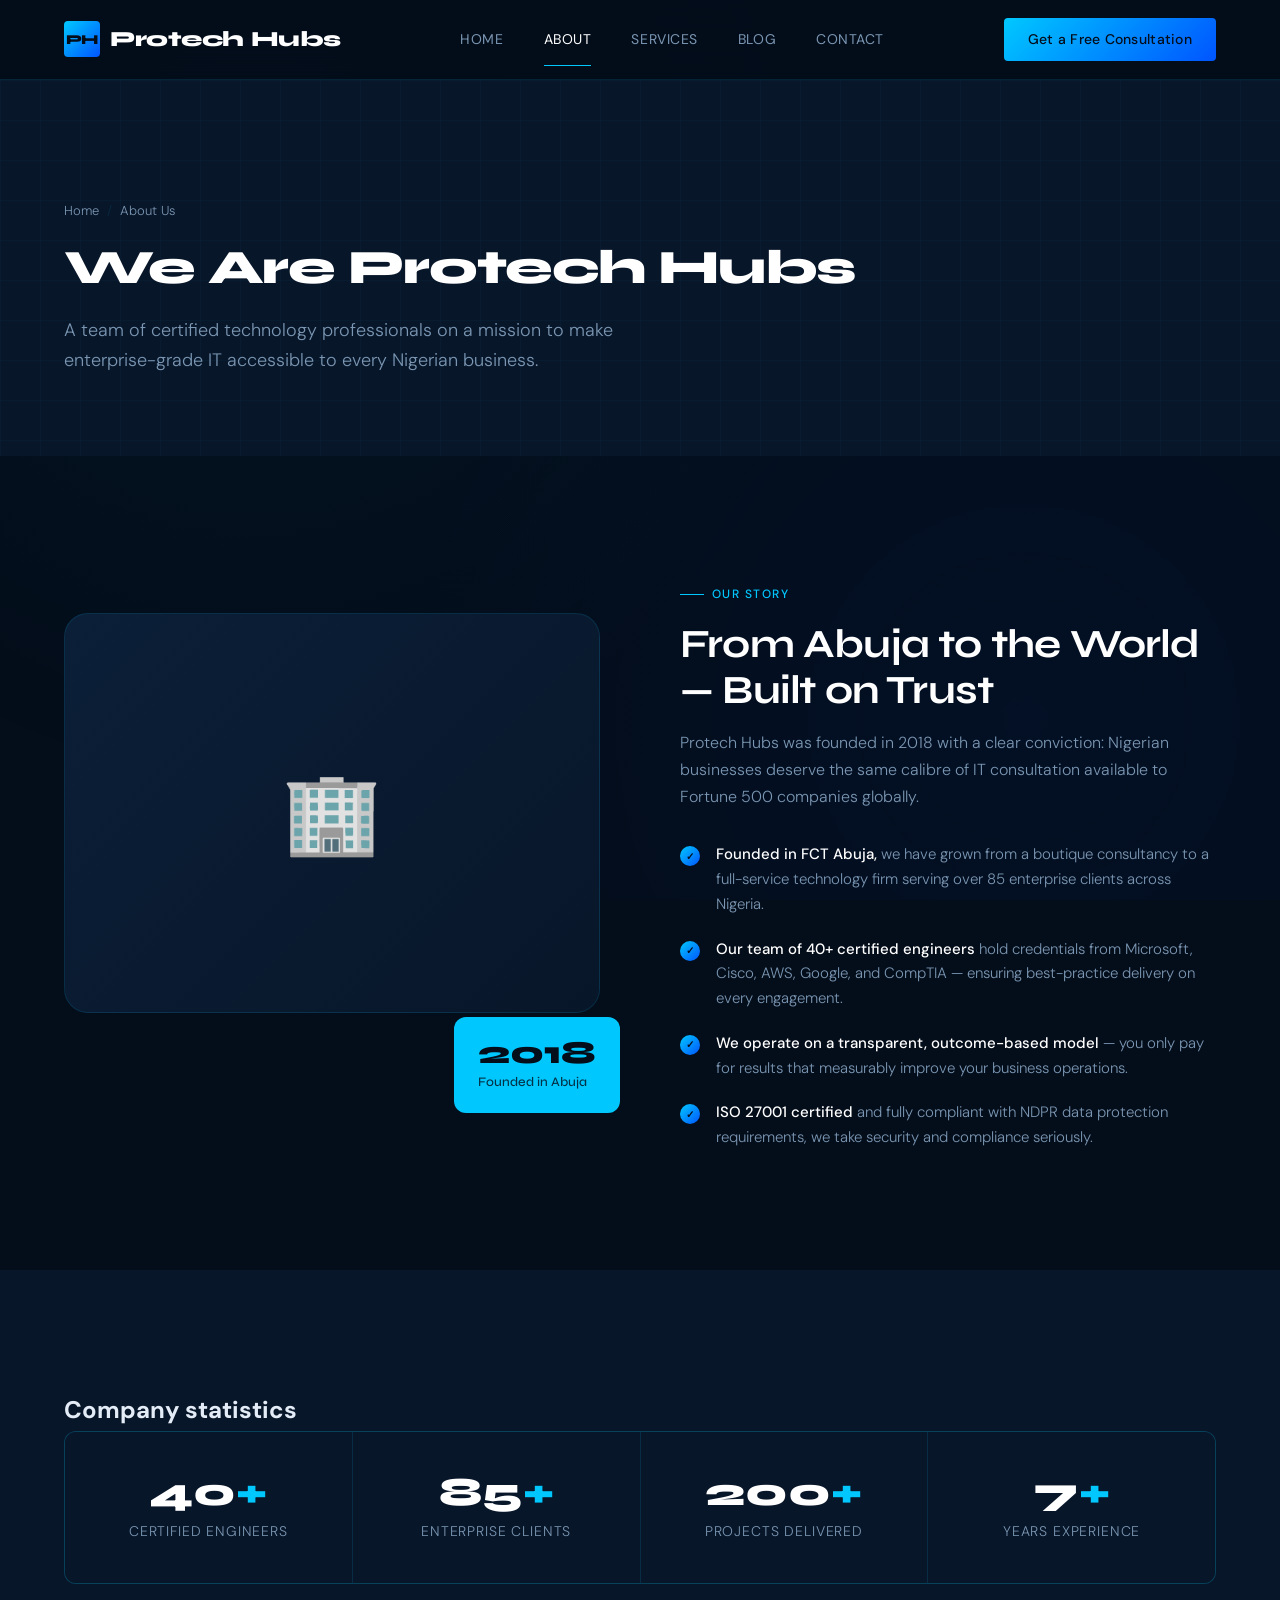
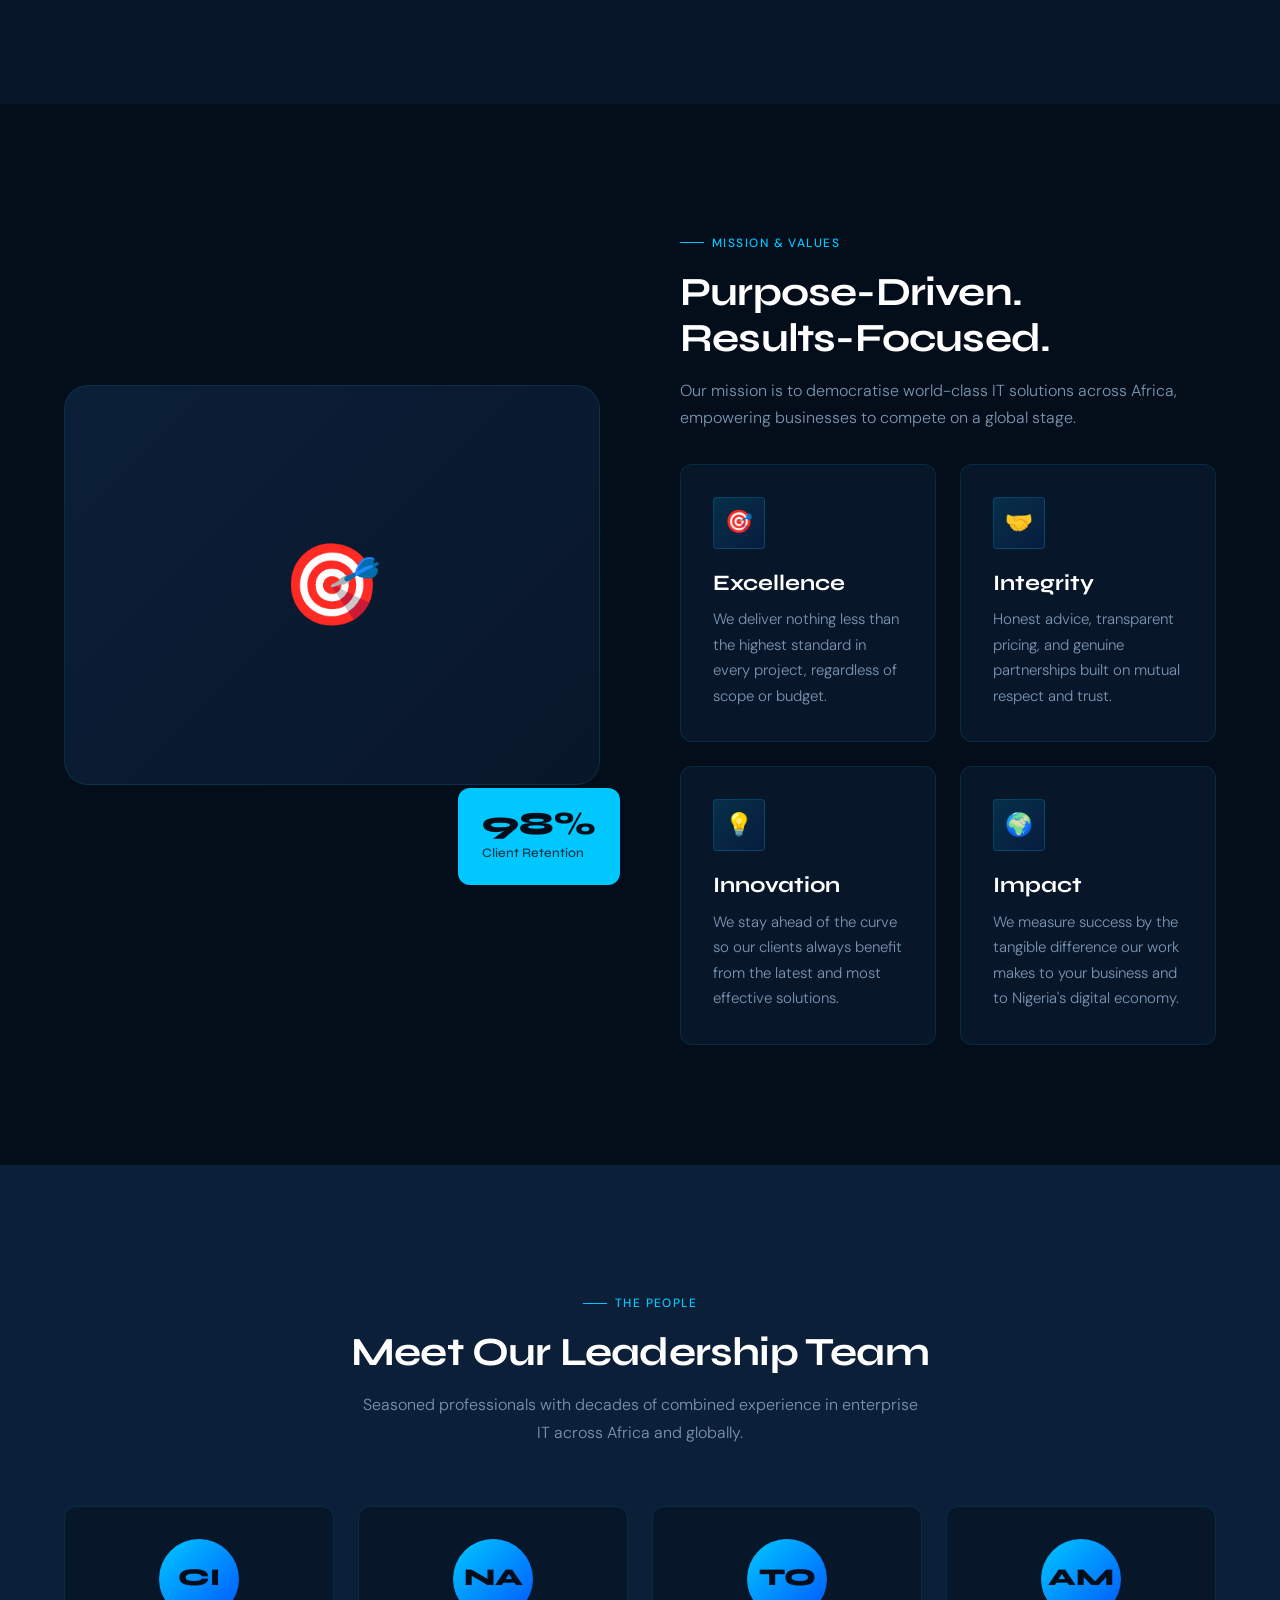
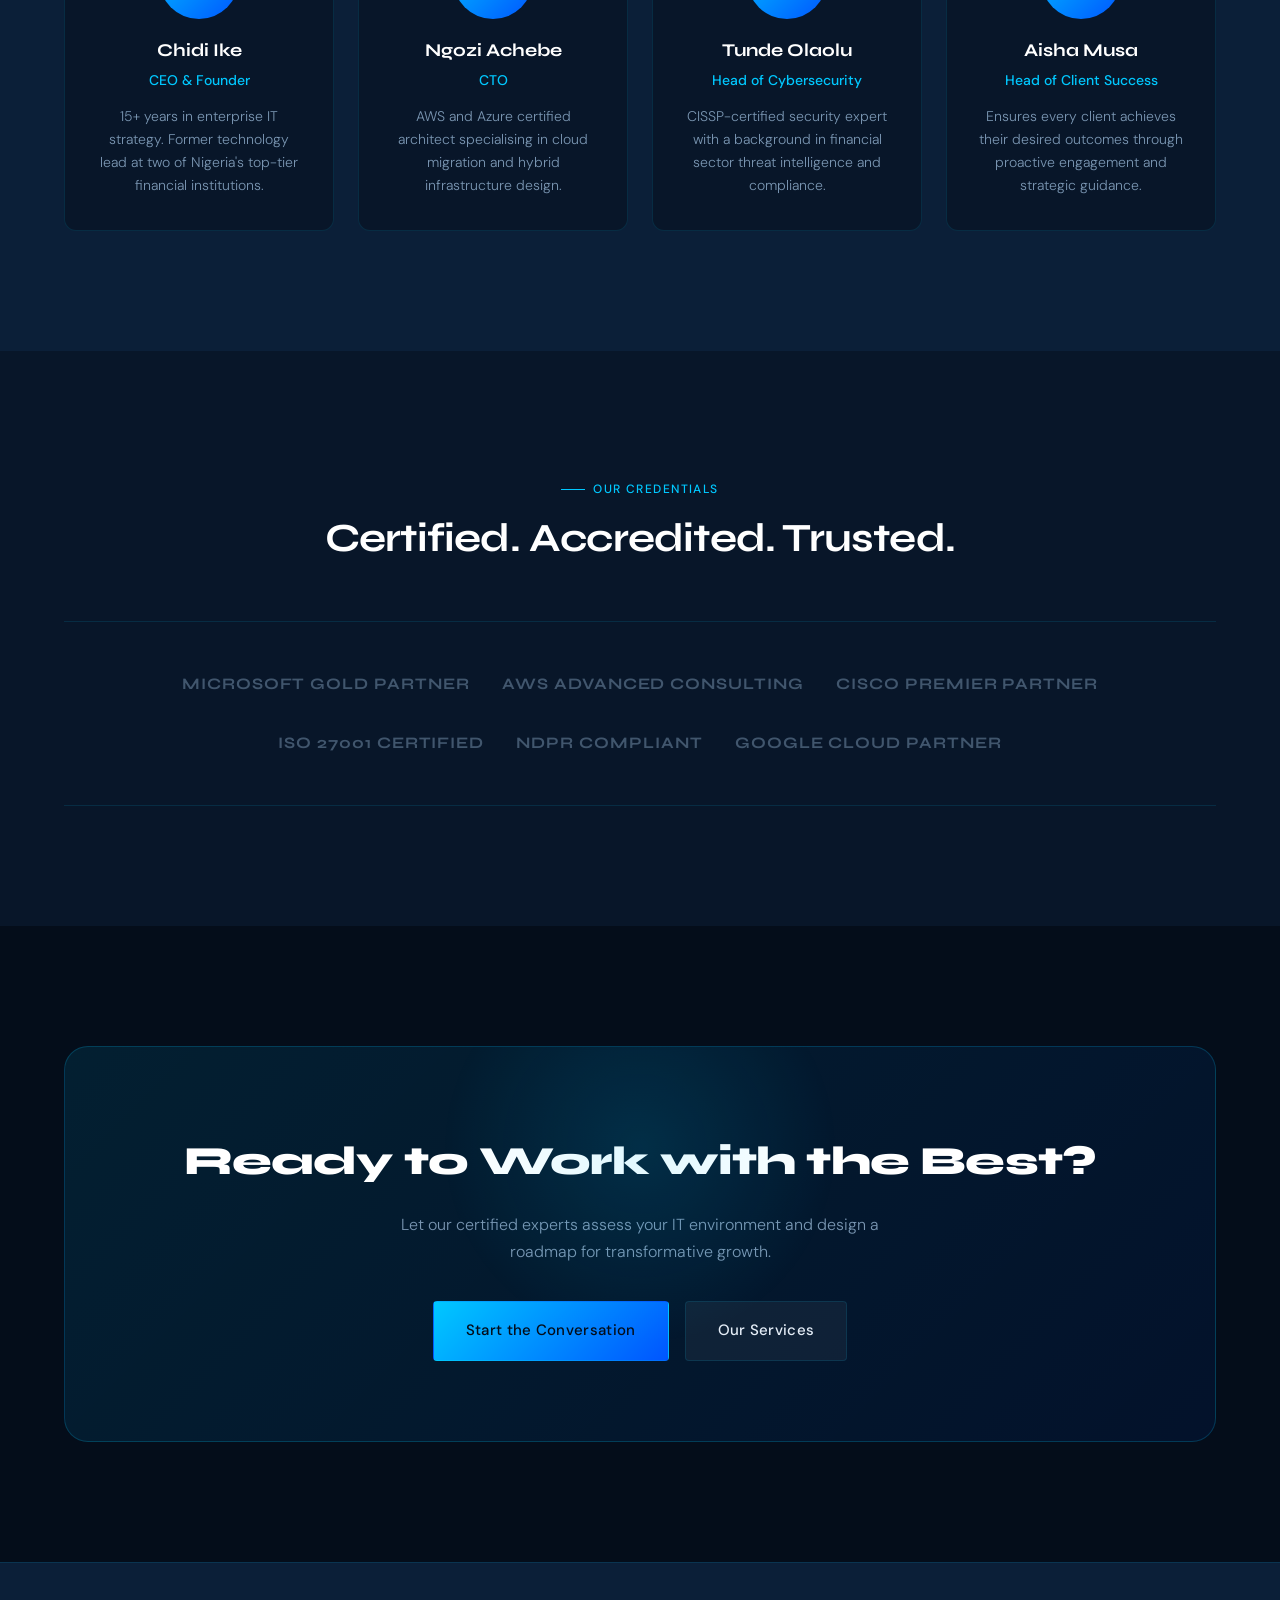
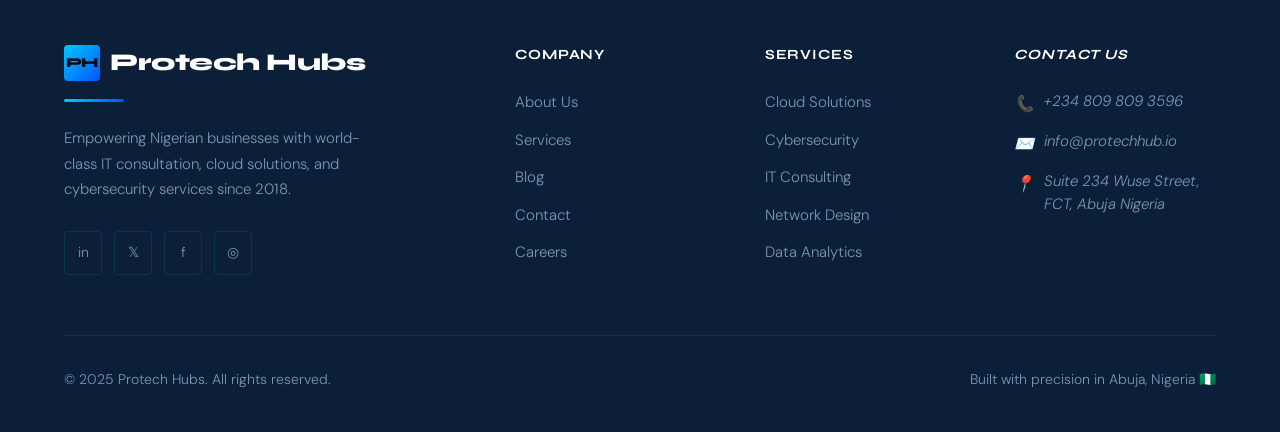
==== about.html @ b5521955 "Created a README.md file to explain and guide site users" ====
<!doctype html>
<html lang="en">
  <head>
    <meta charset="UTF-8" />
    <!-- PROJECT 2: viewport meta — required for responsive design (slide p.7) -->
    <meta name="viewport" content="width=device-width, initial-scale=1" />
    <title>About Us — Protech Hubs | IT Consultation Abuja</title>
    <meta
      name="description"
      content="Learn about Protech Hubs — our story, mission, values, and the expert team driving digital transformation across Nigeria."
    />
    <link rel="stylesheet" href="./asset/css/style.css" />
  </head>
  <body>
    <!-- PROJECT 2: Skip link (WCAG slide p.16) -->
    <a href="#main-content" class="skip-link">Skip to main content</a>

    <!-- NAVIGATION -->
    <nav class="nav" aria-label="Main navigation">
      <div class="nav__inner">
        <a href="index.html" class="nav__logo" aria-label="Protech Hubs home">
          <span class="nav__logo-mark" aria-hidden="true">PH</span>
          Protech Hubs
        </a>
        <ul class="nav__links" role="list">
          <li><a href="index.html" class="nav__link">Home</a></li>
          <li>
            <a
              href="about.html"
              class="nav__link nav__link--active"
              aria-current="page"
              >About</a
            >
          </li>
          <li><a href="services.html" class="nav__link">Services</a></li>
          <li><a href="blog.html" class="nav__link">Blog</a></li>
          <li><a href="contact.html" class="nav__link">Contact</a></li>
        </ul>
        <a href="contact.html" class="nav__cta">Get a Free Consultation</a>
        <!-- P2: Hamburger Popover trigger -->
        <button
          class="nav__hamburger"
          popovertarget="mobile-nav"
          aria-label="Open navigation menu"
          aria-expanded="false"
          aria-controls="mobile-nav"
        >
          <span class="nav__hamburger-line" aria-hidden="true"></span>
          <span class="nav__hamburger-line" aria-hidden="true"></span>
          <span class="nav__hamburger-line" aria-hidden="true"></span>
        </button>
      </div>
    </nav>

    <!-- P2: Popover API Mobile Nav -->
    <div
      id="mobile-nav"
      class="nav__popover"
      popover
      role="dialog"
      aria-label="Mobile navigation"
    >
      <div class="nav__drawer">
        <div class="nav__drawer-header">
          <span class="nav__drawer-logo">
            <span class="nav__logo-mark" aria-hidden="true">PH</span>
            Protech Hubs
          </span>
          <button
            class="nav__drawer-close"
            popovertarget="mobile-nav"
            popovertargetaction="hide"
            aria-label="Close navigation menu"
          >
            ✕
          </button>
        </div>
        <nav class="nav__drawer-links" aria-label="Mobile navigation links">
          <a href="index.html" class="nav__drawer-link">🏠 Home</a>
          <a
            href="about.html"
            class="nav__drawer-link nav__drawer-link--active"
            aria-current="page"
            >👥 About</a
          >
          <a href="services.html" class="nav__drawer-link">⚙️ Services</a>
          <a href="blog.html" class="nav__drawer-link">📝 Blog</a>
          <a href="contact.html" class="nav__drawer-link">📞 Contact</a>
        </nav>
        <div class="nav__drawer-footer">
          <a href="contact.html" class="nav__drawer-cta"
            >Get a Free Consultation</a
          >
        </div>
      </div>
    </div>

    <div class="page-wrapper">
      <main id="main-content">
        <!-- PAGE HERO -->
        <section class="page-hero" aria-labelledby="page-hero-heading">
          <div class="page-hero__bg" aria-hidden="true"></div>
          <div class="container">
            <div class="page-hero__content">
              <nav class="page-hero__breadcrumb" aria-label="Breadcrumb">
                <a href="index.html">Home</a>
                <span class="page-hero__breadcrumb-sep" aria-hidden="true"
                  >/</span
                >
                <span aria-current="page">About Us</span>
              </nav>
              <h1 class="page-hero__title" id="page-hero-heading">
                We Are Protech Hubs
              </h1>
              <p class="page-hero__subtitle">
                A team of certified technology professionals on a mission to
                make enterprise-grade IT accessible to every Nigerian business.
              </p>
            </div>
          </div>
        </section>

        <!-- OUR STORY -->
        <section class="section" aria-labelledby="story-heading">
          <div class="container">
            <div class="about-split">
              <div class="about-visual" aria-hidden="true">
                <div class="about-visual__main">🏢</div>
                <div class="about-visual__badge">
                  <div class="about-visual__badge-value">2018</div>
                  <div class="about-visual__badge-label">Founded in Abuja</div>
                </div>
              </div>
              <div>
                <span class="section__label" aria-hidden="true">Our Story</span>
                <h2 class="section__title" id="story-heading">
                  From Abuja to the World — Built on Trust
                </h2>
                <p class="section__subtitle">
                  Protech Hubs was founded in 2018 with a clear conviction:
                  Nigerian businesses deserve the same calibre of IT
                  consultation available to Fortune 500 companies globally.
                </p>
                <ul class="about-list" role="list">
                  <li class="about-list__item">
                    <div class="about-list__dot" aria-hidden="true">✓</div>
                    <p class="about-list__text">
                      <strong>Founded in FCT Abuja,</strong> we have grown from
                      a boutique consultancy to a full-service technology firm
                      serving over 85 enterprise clients across Nigeria.
                    </p>
                  </li>
                  <li class="about-list__item">
                    <div class="about-list__dot" aria-hidden="true">✓</div>
                    <p class="about-list__text">
                      <strong>Our team of 40+ certified engineers</strong> hold
                      credentials from Microsoft, Cisco, AWS, Google, and
                      CompTIA — ensuring best-practice delivery on every
                      engagement.
                    </p>
                  </li>
                  <li class="about-list__item">
                    <div class="about-list__dot" aria-hidden="true">✓</div>
                    <p class="about-list__text">
                      <strong
                        >We operate on a transparent, outcome-based
                        model</strong
                      >
                      — you only pay for results that measurably improve your
                      business operations.
                    </p>
                  </li>
                  <li class="about-list__item">
                    <div class="about-list__dot" aria-hidden="true">✓</div>
                    <p class="about-list__text">
                      <strong>ISO 27001 certified</strong> and fully compliant
                      with NDPR data protection requirements, we take security
                      and compliance seriously.
                    </p>
                  </li>
                </ul>
              </div>
            </div>
          </div>
        </section>

        <!-- STATS BAR -->
        <section
          class="section section--alt"
          aria-labelledby="about-stats-heading"
        >
          <div class="container">
            <h2 class="sr-only" id="about-stats-heading">Company statistics</h2>
            <div class="stats-bar" role="list">
              <div class="stats-bar__item" role="listitem">
                <div class="stats-bar__value">
                  40<span class="text-accent">+</span>
                </div>
                <div class="stats-bar__label">Certified Engineers</div>
              </div>
              <div class="stats-bar__item" role="listitem">
                <div class="stats-bar__value">
                  85<span class="text-accent">+</span>
                </div>
                <div class="stats-bar__label">Enterprise Clients</div>
              </div>
              <div class="stats-bar__item" role="listitem">
                <div class="stats-bar__value">
                  200<span class="text-accent">+</span>
                </div>
                <div class="stats-bar__label">Projects Delivered</div>
              </div>
              <div class="stats-bar__item" role="listitem">
                <div class="stats-bar__value">
                  7<span class="text-accent">+</span>
                </div>
                <div class="stats-bar__label">Years Experience</div>
              </div>
            </div>
          </div>
        </section>

        <!-- MISSION & VALUES -->
        <section class="section" aria-labelledby="values-heading">
          <div class="container">
            <div class="about-split about-split--reverse">
              <div>
                <span class="section__label" aria-hidden="true"
                  >Mission & Values</span
                >
                <h2 class="section__title" id="values-heading">
                  Purpose-Driven.<br />Results-Focused.
                </h2>
                <p class="section__subtitle">
                  Our mission is to democratise world-class IT solutions across
                  Africa, empowering businesses to compete on a global stage.
                </p>
                <div class="grid grid--2 mt-32">
                  <article class="card">
                    <div class="card__icon" aria-hidden="true">🎯</div>
                    <h3 class="card__title">Excellence</h3>
                    <p class="card__text">
                      We deliver nothing less than the highest standard in every
                      project, regardless of scope or budget.
                    </p>
                  </article>
                  <article class="card">
                    <div class="card__icon" aria-hidden="true">🤝</div>
                    <h3 class="card__title">Integrity</h3>
                    <p class="card__text">
                      Honest advice, transparent pricing, and genuine
                      partnerships built on mutual respect and trust.
                    </p>
                  </article>
                  <article class="card">
                    <div class="card__icon" aria-hidden="true">💡</div>
                    <h3 class="card__title">Innovation</h3>
                    <p class="card__text">
                      We stay ahead of the curve so our clients always benefit
                      from the latest and most effective solutions.
                    </p>
                  </article>
                  <article class="card">
                    <div class="card__icon" aria-hidden="true">🌍</div>
                    <h3 class="card__title">Impact</h3>
                    <p class="card__text">
                      We measure success by the tangible difference our work
                      makes to your business and to Nigeria's digital economy.
                    </p>
                  </article>
                </div>
              </div>
              <div class="about-visual" aria-hidden="true">
                <div class="about-visual__main">🎯</div>
                <div class="about-visual__badge">
                  <div class="about-visual__badge-value">98%</div>
                  <div class="about-visual__badge-label">Client Retention</div>
                </div>
              </div>
            </div>
          </div>
        </section>

        <!-- TEAM -->
        <section class="section section--dark" aria-labelledby="team-heading">
          <div class="container">
            <div class="section__header section__header--center">
              <span class="section__label" aria-hidden="true">The People</span>
              <h2 class="section__title" id="team-heading">
                Meet Our Leadership Team
              </h2>
              <p class="section__subtitle">
                Seasoned professionals with decades of combined experience in
                enterprise IT across Africa and globally.
              </p>
            </div>
            <div class="grid grid--4 mt-60">
              <article class="team-card">
                <div class="team-card__avatar" aria-hidden="true">CI</div>
                <h3 class="team-card__name">Chidi Ike</h3>
                <p class="team-card__role">CEO & Founder</p>
                <p class="team-card__bio">
                  15+ years in enterprise IT strategy. Former technology lead at
                  two of Nigeria's top-tier financial institutions.
                </p>
              </article>
              <article class="team-card">
                <div class="team-card__avatar" aria-hidden="true">NA</div>
                <h3 class="team-card__name">Ngozi Achebe</h3>
                <p class="team-card__role">CTO</p>
                <p class="team-card__bio">
                  AWS and Azure certified architect specialising in cloud
                  migration and hybrid infrastructure design.
                </p>
              </article>
              <article class="team-card">
                <div class="team-card__avatar" aria-hidden="true">TO</div>
                <h3 class="team-card__name">Tunde Olaolu</h3>
                <p class="team-card__role">Head of Cybersecurity</p>
                <p class="team-card__bio">
                  CISSP-certified security expert with a background in financial
                  sector threat intelligence and compliance.
                </p>
              </article>
              <article class="team-card">
                <div class="team-card__avatar" aria-hidden="true">AM</div>
                <h3 class="team-card__name">Aisha Musa</h3>
                <p class="team-card__role">Head of Client Success</p>
                <p class="team-card__bio">
                  Ensures every client achieves their desired outcomes through
                  proactive engagement and strategic guidance.
                </p>
              </article>
            </div>
          </div>
        </section>

        <!-- CERTIFICATIONS -->
        <section class="section section--alt" aria-labelledby="certs-heading">
          <div class="container">
            <div class="section__header section__header--center">
              <span class="section__label" aria-hidden="true"
                >Our Credentials</span
              >
              <h2 class="section__title" id="certs-heading">
                Certified. Accredited. Trusted.
              </h2>
            </div>
            <div
              class="tech-strip mt-60"
              role="list"
              aria-label="Certifications and partnerships"
            >
              <span class="tech-strip__item" role="listitem"
                >Microsoft Gold Partner</span
              >
              <span class="tech-strip__item" role="listitem"
                >AWS Advanced Consulting</span
              >
              <span class="tech-strip__item" role="listitem"
                >Cisco Premier Partner</span
              >
              <span class="tech-strip__item" role="listitem"
                >ISO 27001 Certified</span
              >
              <span class="tech-strip__item" role="listitem"
                >NDPR Compliant</span
              >
              <span class="tech-strip__item" role="listitem"
                >Google Cloud Partner</span
              >
            </div>
          </div>
        </section>

        <!-- CTA -->
        <section class="section" aria-labelledby="about-cta-heading">
          <div class="container">
            <div class="cta-banner">
              <h2 class="cta-banner__title" id="about-cta-heading">
                Ready to Work with the Best?
              </h2>
              <p class="cta-banner__text">
                Let our certified experts assess your IT environment and design
                a roadmap for transformative growth.
              </p>
              <div class="cta-banner__actions">
                <a href="contact.html" class="btn btn--primary"
                  >Start the Conversation</a
                >
                <a href="services.html" class="btn btn--ghost">Our Services</a>
              </div>
            </div>
          </div>
        </section>
      </main>

      <!-- FOOTER -->
      <footer class="footer" role="contentinfo">
        <div class="container">
          <div class="footer__grid">
            <div>
              <div class="footer__brand-logo">
                <span class="nav__logo-mark" aria-hidden="true">PH</span>
                Protech Hubs
              </div>
              <div class="footer__accent-bar" aria-hidden="true"></div>
              <p class="footer__brand-tagline">
                Empowering Nigerian businesses with world-class IT consultation,
                cloud solutions, and cybersecurity services since 2018.
              </p>
              <div class="footer__socials" aria-label="Social media">
                <a href="#" class="footer__social-link" aria-label="LinkedIn"
                  >in</a
                >
                <a href="#" class="footer__social-link" aria-label="Twitter / X"
                  >𝕏</a
                >
                <a href="#" class="footer__social-link" aria-label="Facebook"
                  >f</a
                >
                <a href="#" class="footer__social-link" aria-label="Instagram"
                  >◎</a
                >
              </div>
            </div>
            <nav aria-label="Company links">
              <h3 class="footer__col-title">Company</h3>
              <ul class="footer__links" role="list">
                <li><a href="about.html" class="footer__link">About Us</a></li>
                <li>
                  <a href="services.html" class="footer__link">Services</a>
                </li>
                <li><a href="blog.html" class="footer__link">Blog</a></li>
                <li><a href="contact.html" class="footer__link">Contact</a></li>
                <li><a href="#" class="footer__link">Careers</a></li>
              </ul>
            </nav>
            <nav aria-label="Services links">
              <h3 class="footer__col-title">Services</h3>
              <ul class="footer__links" role="list">
                <li>
                  <a href="services.html" class="footer__link"
                    >Cloud Solutions</a
                  >
                </li>
                <li>
                  <a href="services.html" class="footer__link">Cybersecurity</a>
                </li>
                <li>
                  <a href="services.html" class="footer__link">IT Consulting</a>
                </li>
                <li>
                  <a href="services.html" class="footer__link"
                    >Network Design</a
                  >
                </li>
                <li>
                  <a href="services.html" class="footer__link"
                    >Data Analytics</a
                  >
                </li>
              </ul>
            </nav>
            <address>
              <h3 class="footer__col-title">Contact Us</h3>
              <div class="footer__contact-item">
                <span class="footer__contact-icon" aria-hidden="true">📞</span>
                <a href="tel:+2348098093596">+234 809 809 3596</a>
              </div>
              <div class="footer__contact-item">
                <span class="footer__contact-icon" aria-hidden="true">✉️</span>
                <a href="mailto:info@protechhub.io">info@protechhub.io</a>
              </div>
              <div class="footer__contact-item">
                <span class="footer__contact-icon" aria-hidden="true">📍</span>
                <span>Suite 234 Wuse Street,<br />FCT, Abuja Nigeria</span>
              </div>
            </address>
          </div>
          <div class="footer__bottom">
            <span>© 2025 Protech Hubs. All rights reserved.</span>
            <span>Built with precision in Abuja, Nigeria 🇳🇬</span>
          </div>
        </div>
      </footer>
    </div>
  </body>
</html>
---- asset/css/style.css ----
/* ============================================================
   PROTECH HUBS — master.css
   DecodeLabs Build Standard: No inline styles. Classes only.
   DRY / BEM. External file. Grid (macro) + Flexbox (micro).
   ============================================================ */

/* ── Google Fonts ─────────────────────────────────────────── */
@import url("https://fonts.googleapis.com/css2?family=Syne:wght@400;600;700;800&family=DM+Sans:ital,wght@0,300;0,400;0,500;1,300&display=swap");

/* ── Design Tokens ────────────────────────────────────────── */
:root {
  --clr-bg: #040d1a;
  --clr-surface: #081629;
  --clr-surface-2: #0b1f38;
  --clr-border: rgba(0, 200, 255, 0.12);
  --clr-accent: #00c8ff;
  --clr-accent-2: #0055ff;
  --clr-gold: #ffb800;
  --clr-text: #e4edf7;
  --clr-muted: #7a96b2;
  --clr-white: #ffffff;

  --font-display: "Syne", sans-serif;
  --font-body: "DM Sans", sans-serif;

  --nav-height: 80px;
  --content-width: 1200px;
  --hero-min-height: 100vh;
  --section-pad: 120px 0;
  --gutter: 24px;
  --module-width: 278px;

  --radius-sm: 4px;
  --radius-md: 12px;
  --radius-lg: 24px;

  --shadow-card: 0 8px 40px rgba(0, 200, 255, 0.08);
  --shadow-glow: 0 0 60px rgba(0, 200, 255, 0.15);

  --transition: 0.3s cubic-bezier(0.4, 0, 0.2, 1);
}

/* ── Reset ────────────────────────────────────────────────── */
*,
*::before,
*::after {
  box-sizing: border-box;
  margin: 0;
  padding: 0;
}
html {
  scroll-behavior: smooth;
}

body {
  font-family: var(--font-body);
  background-color: var(--clr-bg);
  color: var(--clr-text);
  font-size: 16px;
  line-height: 1.7;
  font-weight: 300;
  overflow-x: hidden;
}

img {
  display: block;
  max-width: 100%;
  height: auto;
}

a {
  color: inherit;
  text-decoration: none;
}
ul {
  list-style: none;
}

/* ── Grid Noise Texture (background atmosphere) ───────────── */
body::before {
  content: "";
  position: fixed;
  inset: 0;
  background-image:
    radial-gradient(
      circle at 20% 20%,
      rgba(0, 200, 255, 0.04) 0%,
      transparent 50%
    ),
    radial-gradient(
      circle at 80% 80%,
      rgba(0, 85, 255, 0.05) 0%,
      transparent 50%
    );
  pointer-events: none;
  z-index: 0;
}

/* ── Container ────────────────────────────────────────────── */
.container {
  width: 100%;
  max-width: var(--content-width);
  margin-inline: auto;
  padding-inline: 24px;
}

/* ============================================================
   NAVIGATION  — HEIGHT: 80px  |  FULL WIDTH: 100vw
   ============================================================ */
.nav {
  position: fixed;
  top: 0;
  left: 0;
  width: 100vw;
  height: var(--nav-height);
  background: rgba(4, 13, 26, 0.85);
  backdrop-filter: blur(16px);
  -webkit-backdrop-filter: blur(16px);
  border-bottom: 1px solid var(--clr-border);
  z-index: 1000;
  display: flex;
  align-items: center;
}

.nav__inner {
  display: flex;
  align-items: center;
  justify-content: space-between;
  width: 100%;
  max-width: var(--content-width);
  margin-inline: auto;
  padding-inline: 24px;
}

.nav__logo {
  display: flex;
  align-items: center;
  gap: 10px;
  font-family: var(--font-display);
  font-size: 1.35rem;
  font-weight: 800;
  color: var(--clr-white);
  letter-spacing: -0.02em;
}

.nav__logo-mark {
  width: 36px;
  height: 36px;
  background: linear-gradient(135deg, var(--clr-accent), var(--clr-accent-2));
  border-radius: var(--radius-sm);
  display: flex;
  align-items: center;
  justify-content: center;
  font-size: 0.85rem;
  font-weight: 800;
  color: var(--clr-bg);
  flex-shrink: 0;
}

.nav__links {
  display: flex;
  align-items: center;
  gap: 40px;
}

.nav__link {
  font-family: var(--font-body);
  font-size: 0.875rem;
  font-weight: 400;
  color: var(--clr-muted);
  letter-spacing: 0.04em;
  text-transform: uppercase;
  transition: color var(--transition);
  position: relative;
}

.nav__link::after {
  content: "";
  position: absolute;
  bottom: -4px;
  left: 0;
  width: 0;
  height: 1px;
  background: var(--clr-accent);
  transition: width var(--transition);
}

.nav__link:hover,
.nav__link--active {
  color: var(--clr-white);
}

.nav__link:hover::after,
.nav__link--active::after {
  width: 100%;
}

.nav__cta {
  font-family: var(--font-body);
  font-size: 0.875rem;
  font-weight: 500;
  padding: 10px 24px;
  background: linear-gradient(135deg, var(--clr-accent), var(--clr-accent-2));
  color: var(--clr-bg);
  border-radius: var(--radius-sm);
  border: none;
  cursor: pointer;
  transition:
    opacity var(--transition),
    transform var(--transition);
  letter-spacing: 0.02em;
}

.nav__cta:hover {
  opacity: 0.88;
  transform: translateY(-1px);
}

/* ── Mobile Hamburger ─────────────────────────────────────── */
.nav__hamburger {
  display: none;
  flex-direction: column;
  gap: 5px;
  cursor: pointer;
  background: none;
  border: none;
  padding: 4px;
}

.nav__hamburger-line {
  width: 24px;
  height: 2px;
  background: var(--clr-text);
  border-radius: 2px;
  transition: var(--transition);
}

/* ============================================================
   BUTTONS  — BEM Component. DRY base + modifier.
   ============================================================ */
.btn {
  display: inline-flex;
  align-items: center;
  justify-content: center;
  gap: 8px;
  padding: 1rem 2rem; /* padding: 1rem */
  border-radius: var(--radius-sm); /* border-radius: 4px */
  font-family: var(--font-body);
  font-size: 0.9375rem;
  font-weight: 500;
  letter-spacing: 0.02em;
  cursor: pointer;
  border: 1px solid transparent;
  transition: all var(--transition);
  text-decoration: none;
  white-space: nowrap;
}

.btn--primary {
  background: linear-gradient(135deg, var(--clr-accent), var(--clr-accent-2));
  color: var(--clr-bg);
  border-color: transparent;
}

.btn--primary:hover {
  transform: translateY(-2px);
  box-shadow: 0 8px 32px rgba(0, 200, 255, 0.35);
}

.btn--outline {
  background: transparent;
  color: var(--clr-accent);
  border-color: var(--clr-accent);
}

.btn--outline:hover {
  background: rgba(0, 200, 255, 0.08);
  transform: translateY(-2px);
}

.btn--ghost {
  background: rgba(255, 255, 255, 0.05);
  color: var(--clr-text);
  border-color: var(--clr-border);
}

.btn--ghost:hover {
  background: rgba(255, 255, 255, 0.1);
}

/* ============================================================
   PAGE WRAPPER — offset for fixed nav
   ============================================================ */
.page-wrapper {
  padding-top: var(--nav-height);
  position: relative;
  z-index: 1;
}

/* ============================================================
   SECTION BASE
   ============================================================ */
.section {
  padding: var(--section-pad); /* padding: 120px 0 */
  position: relative;
}

.section--alt {
  background: var(--clr-surface);
}

.section--dark {
  background: var(--clr-surface-2);
}

.section__label {
  display: inline-flex;
  align-items: center;
  gap: 8px;
  font-family: var(--font-body);
  font-size: 0.75rem;
  font-weight: 500;
  letter-spacing: 0.12em;
  text-transform: uppercase;
  color: var(--clr-accent);
  margin-bottom: 16px;
}

.section__label::before {
  content: "";
  display: block;
  width: 24px;
  height: 1px;
  background: var(--clr-accent);
}

.section__title {
  font-family: var(--font-display);
  font-size: clamp(2rem, 4vw, 3rem);
  font-weight: 700;
  line-height: 1.15;
  letter-spacing: -0.02em;
  color: var(--clr-white);
  margin-bottom: 16px;
}

.section__subtitle {
  font-size: 1.0625rem;
  color: var(--clr-muted);
  max-width: 560px;
  line-height: 1.7;
}

.section__header {
  margin-bottom: 60px;
}

.section__header--center {
  text-align: center;
}

.section__header--center .section__label {
  justify-content: center;
}

.section__header--center .section__subtitle {
  margin-inline: auto;
}

/* ============================================================
   HERO  — MIN-HEIGHT: 100vh | CONTENT WIDTH: 1200px
           PADDING: 120px 0
   ============================================================ */
.hero {
  min-height: var(--hero-min-height);
  display: flex;
  align-items: center;
  padding: 120px 0; /* PADDING: 120px 0 */
  position: relative;
  overflow: hidden;
}

.hero__bg-grid {
  position: absolute;
  inset: 0;
  background-image:
    linear-gradient(rgba(0, 200, 255, 0.04) 1px, transparent 1px),
    linear-gradient(90deg, rgba(0, 200, 255, 0.04) 1px, transparent 1px);
  background-size: 60px 60px;
  mask-image: radial-gradient(
    ellipse 80% 80% at 50% 50%,
    black 40%,
    transparent 100%
  );
}

.hero__glow {
  position: absolute;
  top: -200px;
  right: -200px;
  width: 700px;
  height: 700px;
  background: radial-gradient(
    circle,
    rgba(0, 200, 255, 0.12) 0%,
    transparent 70%
  );
  pointer-events: none;
}

.hero__content {
  position: relative;
  z-index: 2;
  display: grid;
  grid-template-columns: 1fr 1fr; /* 12 COL GRID principle: 2-column hero */
  gap: var(--gutter);
  align-items: center;
  max-width: var(--content-width);
  margin-inline: auto;
  padding-inline: 24px;
  width: 100%;
}

.hero__text {
  max-width: 580px;
}

.hero__eyebrow {
  display: inline-flex;
  align-items: center;
  gap: 8px;
  font-size: 0.8125rem;
  font-weight: 500;
  letter-spacing: 0.1em;
  text-transform: uppercase;
  color: var(--clr-accent);
  margin-bottom: 24px;
  padding: 6px 14px;
  border: 1px solid rgba(0, 200, 255, 0.25);
  border-radius: 100px;
  background: rgba(0, 200, 255, 0.06);
}

.hero__title {
  font-family: var(--font-display);
  font-size: clamp(2.5rem, 5.5vw, 4.5rem);
  font-weight: 800;
  line-height: 1.08;
  letter-spacing: -0.03em;
  color: var(--clr-white);
  margin-bottom: 24px;
}

.hero__title-accent {
  background: linear-gradient(90deg, var(--clr-accent), var(--clr-accent-2));
  -webkit-background-clip: text;
  -webkit-text-fill-color: transparent;
  background-clip: text;
}

.hero__description {
  font-size: 1.125rem;
  color: var(--clr-muted);
  line-height: 1.75;
  margin-bottom: 40px;
  max-width: 480px;
}

.hero__actions {
  display: flex;
  align-items: center;
  gap: 16px;
  flex-wrap: wrap;
}

.hero__stats {
  display: flex;
  gap: 40px;
  margin-top: 56px;
  padding-top: 40px;
  border-top: 1px solid var(--clr-border);
}

.hero__stat-value {
  font-family: var(--font-display);
  font-size: 2rem;
  font-weight: 800;
  color: var(--clr-white);
  line-height: 1;
}

.hero__stat-label {
  font-size: 0.8125rem;
  color: var(--clr-muted);
  margin-top: 4px;
  text-transform: uppercase;
  letter-spacing: 0.06em;
}

.hero__visual {
  position: relative;
  display: flex;
  justify-content: center;
  align-items: center;
}

.hero__card-stack {
  position: relative;
  width: 480px;
  height: 480px;
}

.hero__card-bg {
  position: absolute;
  width: 380px;
  height: 380px;
  border-radius: var(--radius-lg);
  background: linear-gradient(135deg, var(--clr-surface-2), var(--clr-surface));
  border: 1px solid var(--clr-border);
  top: 50%;
  left: 50%;
  transform: translate(-50%, -50%) rotate(-6deg);
}

.hero__card-main {
  position: absolute;
  width: 380px;
  height: 380px;
  border-radius: var(--radius-lg);
  background: linear-gradient(
    135deg,
    rgba(0, 200, 255, 0.1),
    rgba(0, 85, 255, 0.08)
  );
  border: 1px solid rgba(0, 200, 255, 0.2);
  top: 50%;
  left: 50%;
  transform: translate(-50%, -50%);
  display: flex;
  align-items: center;
  justify-content: center;
  flex-direction: column;
  gap: 20px;
  box-shadow: var(--shadow-glow);
}

.hero__card-icon {
  font-size: 4rem;
  line-height: 1;
}

.hero__card-label {
  font-family: var(--font-display);
  font-size: 1.25rem;
  font-weight: 700;
  color: var(--clr-white);
  text-align: center;
}

.hero__floating-badge {
  position: absolute;
  background: var(--clr-surface);
  border: 1px solid var(--clr-border);
  border-radius: var(--radius-md);
  padding: 12px 16px;
  display: flex;
  align-items: center;
  gap: 10px;
  font-size: 0.8125rem;
  font-weight: 500;
  color: var(--clr-text);
  box-shadow: var(--shadow-card);
  white-space: nowrap;
}

.hero__floating-badge--tl {
  top: 30px;
  left: 0;
  animation: floatY 4s ease-in-out infinite;
}

.hero__floating-badge--br {
  bottom: 50px;
  right: 0;
  animation: floatY 4s ease-in-out infinite 2s;
}

.hero__badge-dot {
  width: 8px;
  height: 8px;
  border-radius: 50%;
  background: #22c55e;
  flex-shrink: 0;
}

@keyframes floatY {
  0%,
  100% {
    transform: translateY(0);
  }
  50% {
    transform: translateY(-10px);
  }
}

/* ============================================================
   CONTENT GRID  — 12 COLS | GUTTER: 24px | MODULE: 278px
                   ROW MARGIN: 60px
   ============================================================ */
.grid {
  display: grid;
  gap: var(--gutter); /* GUTTER: 24px */
}

.grid--3 {
  grid-template-columns: repeat(3, 1fr);
}
.grid--2 {
  grid-template-columns: repeat(2, 1fr);
}
.grid--4 {
  grid-template-columns: repeat(4, 1fr);
}
.grid--auto {
  grid-template-columns: repeat(auto-fit, minmax(var(--module-width), 1fr));
}

/* ============================================================
   CARD  — Surface component. DRY base + modifier.
   ============================================================ */
.card {
  background: var(--clr-surface);
  border: 1px solid var(--clr-border);
  border-radius: var(--radius-md);
  padding: 32px;
  transition:
    transform var(--transition),
    box-shadow var(--transition),
    border-color var(--transition);
  position: relative;
  overflow: hidden;
}

.card::before {
  content: "";
  position: absolute;
  top: 0;
  left: 0;
  right: 0;
  height: 1px;
  background: linear-gradient(
    90deg,
    transparent,
    rgba(0, 200, 255, 0.4),
    transparent
  );
  opacity: 0;
  transition: opacity var(--transition);
}

.card:hover {
  transform: translateY(-4px);
  box-shadow: var(--shadow-card);
  border-color: rgba(0, 200, 255, 0.22);
}

.card:hover::before {
  opacity: 1;
}

.card--featured {
  background: linear-gradient(
    135deg,
    rgba(0, 200, 255, 0.08),
    rgba(0, 85, 255, 0.06)
  );
  border-color: rgba(0, 200, 255, 0.25);
}

.card__icon {
  width: 52px;
  height: 52px;
  border-radius: var(--radius-sm);
  background: linear-gradient(
    135deg,
    rgba(0, 200, 255, 0.15),
    rgba(0, 85, 255, 0.1)
  );
  border: 1px solid rgba(0, 200, 255, 0.2);
  display: flex;
  align-items: center;
  justify-content: center;
  font-size: 1.4rem;
  margin-bottom: 20px;
}

.card__title {
  font-family: var(--font-display);
  font-size: 1.1875rem;
  font-weight: 700;
  color: var(--clr-white);
  margin-bottom: 10px;
  line-height: 1.3;
}

.card__text {
  font-size: 0.9375rem;
  color: var(--clr-muted);
  line-height: 1.7;
}

.card__tag {
  display: inline-block;
  margin-top: 16px;
  font-size: 0.75rem;
  font-weight: 500;
  letter-spacing: 0.06em;
  text-transform: uppercase;
  color: var(--clr-accent);
  padding: 4px 10px;
  border: 1px solid rgba(0, 200, 255, 0.2);
  border-radius: 100px;
}

.card__number {
  font-family: var(--font-display);
  font-size: 3rem;
  font-weight: 800;
  color: rgba(0, 200, 255, 0.15);
  position: absolute;
  top: 16px;
  right: 20px;
  line-height: 1;
}

/* ============================================================
   FOOTER  — HEIGHT: 400px | CONTACT INFO BLOCK
   ============================================================ */
.footer {
  background: var(--clr-surface-2);
  border-top: 1px solid var(--clr-border);
  min-height: 400px; /* HEIGHT: 400px */
  padding: 80px 0 40px;
  position: relative;
}

.footer__grid {
  display: grid;
  grid-template-columns: 2fr 1fr 1fr 1fr;
  gap: 48px;
  margin-bottom: 60px;
}

.footer__brand-logo {
  font-family: var(--font-display);
  font-size: 1.5rem;
  font-weight: 800;
  color: var(--clr-white);
  letter-spacing: -0.02em;
  margin-bottom: 16px;
  display: flex;
  align-items: center;
  gap: 10px;
}

.footer__brand-tagline {
  font-size: 0.9375rem;
  color: var(--clr-muted);
  line-height: 1.7;
  margin-bottom: 28px;
  max-width: 300px;
}

.footer__socials {
  display: flex;
  gap: 12px;
}

.footer__social-link {
  width: 38px;
  height: 38px;
  border-radius: var(--radius-sm);
  border: 1px solid var(--clr-border);
  display: flex;
  align-items: center;
  justify-content: center;
  font-size: 0.875rem;
  color: var(--clr-muted);
  transition: all var(--transition);
}

.footer__social-link:hover {
  border-color: var(--clr-accent);
  color: var(--clr-accent);
  background: rgba(0, 200, 255, 0.06);
}

.footer__col-title {
  font-family: var(--font-display);
  font-size: 0.875rem;
  font-weight: 700;
  color: var(--clr-white);
  letter-spacing: 0.06em;
  text-transform: uppercase;
  margin-bottom: 24px;
}

.footer__links {
  display: flex;
  flex-direction: column;
  gap: 12px;
}

.footer__link {
  font-size: 0.9375rem;
  color: var(--clr-muted);
  transition: color var(--transition);
}

.footer__link:hover {
  color: var(--clr-accent);
}

.footer__contact-item {
  display: flex;
  align-items: flex-start;
  gap: 10px;
  font-size: 0.9375rem;
  color: var(--clr-muted);
  margin-bottom: 14px;
  line-height: 1.5;
}

.footer__contact-icon {
  font-size: 1rem;
  flex-shrink: 0;
  margin-top: 2px;
}

.footer__bottom {
  display: flex;
  align-items: center;
  justify-content: space-between;
  padding-top: 32px;
  border-top: 1px solid var(--clr-border);
  font-size: 0.875rem;
  color: var(--clr-muted);
}

.footer__accent-bar {
  width: 60px;
  height: 3px;
  background: linear-gradient(90deg, var(--clr-accent), var(--clr-accent-2));
  border-radius: 2px;
  margin-bottom: 24px;
}

/* ============================================================
   PAGE HERO BANNER (inner pages)
   ============================================================ */
.page-hero {
  min-height: 40vh;
  display: flex;
  align-items: center;
  padding: 120px 0 80px;
  position: relative;
  overflow: hidden;
  background: var(--clr-surface);
}

.page-hero__bg {
  position: absolute;
  inset: 0;
  background-image:
    linear-gradient(rgba(0, 200, 255, 0.03) 1px, transparent 1px),
    linear-gradient(90deg, rgba(0, 200, 255, 0.03) 1px, transparent 1px);
  background-size: 40px 40px;
}

.page-hero__content {
  position: relative;
  z-index: 2;
}

.page-hero__breadcrumb {
  display: flex;
  align-items: center;
  gap: 8px;
  font-size: 0.8125rem;
  color: var(--clr-muted);
  margin-bottom: 20px;
}

.page-hero__breadcrumb-sep {
  color: var(--clr-border);
}

.page-hero__title {
  font-family: var(--font-display);
  font-size: clamp(2.5rem, 5vw, 4rem);
  font-weight: 800;
  line-height: 1.1;
  letter-spacing: -0.03em;
  color: var(--clr-white);
  margin-bottom: 20px;
}

.page-hero__subtitle {
  font-size: 1.125rem;
  color: var(--clr-muted);
  max-width: 560px;
  line-height: 1.7;
}

/* ============================================================
   SERVICES PAGE
   ============================================================ */
.service-card {
  background: var(--clr-surface);
  border: 1px solid var(--clr-border);
  border-radius: var(--radius-md);
  padding: 40px 32px;
  transition: all var(--transition);
  position: relative;
  overflow: hidden;
}

.service-card::after {
  content: "";
  position: absolute;
  bottom: 0;
  left: 0;
  right: 0;
  height: 2px;
  background: linear-gradient(90deg, var(--clr-accent), var(--clr-accent-2));
  transform: scaleX(0);
  transition: transform var(--transition);
}

.service-card:hover {
  transform: translateY(-6px);
  box-shadow: 0 20px 60px rgba(0, 200, 255, 0.1);
  border-color: rgba(0, 200, 255, 0.2);
}

.service-card:hover::after {
  transform: scaleX(1);
}

.service-card__icon {
  font-size: 2.5rem;
  margin-bottom: 24px;
  display: block;
}

.service-card__title {
  font-family: var(--font-display);
  font-size: 1.375rem;
  font-weight: 700;
  color: var(--clr-white);
  margin-bottom: 12px;
}

.service-card__text {
  font-size: 0.9375rem;
  color: var(--clr-muted);
  line-height: 1.75;
  margin-bottom: 24px;
}

.service-card__features {
  display: flex;
  flex-direction: column;
  gap: 8px;
}

.service-card__feature {
  display: flex;
  align-items: center;
  gap: 8px;
  font-size: 0.875rem;
  color: var(--clr-text);
}

.service-card__feature::before {
  content: "→";
  color: var(--clr-accent);
  font-size: 0.75rem;
  flex-shrink: 0;
}

/* ============================================================
   ABOUT PAGE
   ============================================================ */
.about-split {
  display: grid;
  grid-template-columns: 1fr 1fr;
  gap: 80px;
  align-items: center;
}

.about-split--reverse {
  direction: rtl;
}

.about-split--reverse > * {
  direction: ltr;
}

.about-visual {
  position: relative;
  height: 500px;
}

.about-visual__main {
  width: 100%;
  height: 400px;
  border-radius: var(--radius-lg);
  background: linear-gradient(135deg, var(--clr-surface-2), var(--clr-surface));
  border: 1px solid var(--clr-border);
  display: flex;
  align-items: center;
  justify-content: center;
  font-size: 5rem;
  position: absolute;
  top: 0;
  left: 0;
  right: 0;
}

.about-visual__badge {
  position: absolute;
  bottom: 0;
  right: -20px;
  background: var(--clr-accent);
  color: var(--clr-bg);
  border-radius: var(--radius-md);
  padding: 20px 24px;
  font-family: var(--font-display);
}

.about-visual__badge-value {
  font-size: 2rem;
  font-weight: 800;
  line-height: 1;
}

.about-visual__badge-label {
  font-size: 0.8125rem;
  font-weight: 500;
  opacity: 0.8;
  margin-top: 2px;
}

.about-list {
  display: flex;
  flex-direction: column;
  gap: 20px;
  margin-top: 32px;
}

.about-list__item {
  display: flex;
  gap: 16px;
  align-items: flex-start;
}

.about-list__dot {
  width: 20px;
  height: 20px;
  border-radius: 50%;
  background: linear-gradient(135deg, var(--clr-accent), var(--clr-accent-2));
  flex-shrink: 0;
  margin-top: 4px;
  display: flex;
  align-items: center;
  justify-content: center;
  font-size: 0.625rem;
  color: var(--clr-bg);
  font-weight: 700;
}

.about-list__text {
  font-size: 0.9375rem;
  color: var(--clr-muted);
  line-height: 1.65;
}

.about-list__text strong {
  color: var(--clr-white);
  font-weight: 500;
}

.team-card {
  background: var(--clr-surface);
  border: 1px solid var(--clr-border);
  border-radius: var(--radius-md);
  padding: 32px;
  text-align: center;
  transition: all var(--transition);
}

.team-card:hover {
  transform: translateY(-4px);
  border-color: rgba(0, 200, 255, 0.22);
}

.team-card__avatar {
  width: 80px;
  height: 80px;
  border-radius: 50%;
  background: linear-gradient(135deg, var(--clr-accent), var(--clr-accent-2));
  display: flex;
  align-items: center;
  justify-content: center;
  font-family: var(--font-display);
  font-size: 1.5rem;
  font-weight: 800;
  color: var(--clr-bg);
  margin: 0 auto 16px;
}

.team-card__name {
  font-family: var(--font-display);
  font-size: 1.125rem;
  font-weight: 700;
  color: var(--clr-white);
  margin-bottom: 4px;
}

.team-card__role {
  font-size: 0.875rem;
  color: var(--clr-accent);
  font-weight: 500;
  margin-bottom: 12px;
}

.team-card__bio {
  font-size: 0.875rem;
  color: var(--clr-muted);
  line-height: 1.65;
}

/* ============================================================
   BLOG PAGE
   ============================================================ */
.blog-card {
  background: var(--clr-surface);
  border: 1px solid var(--clr-border);
  border-radius: var(--radius-md);
  overflow: hidden;
  transition: all var(--transition);
}

.blog-card:hover {
  transform: translateY(-4px);
  box-shadow: var(--shadow-card);
  border-color: rgba(0, 200, 255, 0.2);
}

.blog-card__image {
  width: 100%;
  height: 200px;
  background: linear-gradient(
    135deg,
    var(--clr-surface-2),
    rgba(0, 200, 255, 0.08)
  );
  display: flex;
  align-items: center;
  justify-content: center;
  font-size: 3rem;
}

.blog-card__body {
  padding: 28px;
}

.blog-card__meta {
  display: flex;
  align-items: center;
  gap: 16px;
  margin-bottom: 12px;
}

.blog-card__category {
  font-size: 0.75rem;
  font-weight: 500;
  letter-spacing: 0.08em;
  text-transform: uppercase;
  color: var(--clr-accent);
  padding: 3px 10px;
  border: 1px solid rgba(0, 200, 255, 0.2);
  border-radius: 100px;
}

.blog-card__date {
  font-size: 0.8125rem;
  color: var(--clr-muted);
}

.blog-card__title {
  font-family: var(--font-display);
  font-size: 1.1875rem;
  font-weight: 700;
  color: var(--clr-white);
  line-height: 1.35;
  margin-bottom: 10px;
  transition: color var(--transition);
}

.blog-card:hover .blog-card__title {
  color: var(--clr-accent);
}

.blog-card__excerpt {
  font-size: 0.9375rem;
  color: var(--clr-muted);
  line-height: 1.7;
  margin-bottom: 20px;
}

.blog-card__read-more {
  display: inline-flex;
  align-items: center;
  gap: 6px;
  font-size: 0.875rem;
  font-weight: 500;
  color: var(--clr-accent);
  transition: gap var(--transition);
}

.blog-card:hover .blog-card__read-more {
  gap: 10px;
}

/* ============================================================
   CONTACT PAGE
   ============================================================ */
.contact-layout {
  display: grid;
  grid-template-columns: 1fr 1.4fr;
  gap: 80px;
  align-items: start;
}

.contact-info__item {
  display: flex;
  gap: 16px;
  align-items: flex-start;
  padding: 24px 0;
  border-bottom: 1px solid var(--clr-border);
}

.contact-info__item:first-child {
  padding-top: 0;
}

.contact-info__icon-wrap {
  width: 48px;
  height: 48px;
  border-radius: var(--radius-sm);
  background: linear-gradient(
    135deg,
    rgba(0, 200, 255, 0.12),
    rgba(0, 85, 255, 0.08)
  );
  border: 1px solid rgba(0, 200, 255, 0.15);
  display: flex;
  align-items: center;
  justify-content: center;
  font-size: 1.25rem;
  flex-shrink: 0;
}

.contact-info__label {
  font-size: 0.8125rem;
  font-weight: 500;
  letter-spacing: 0.08em;
  text-transform: uppercase;
  color: var(--clr-muted);
  margin-bottom: 4px;
}

.contact-info__value {
  font-size: 1rem;
  color: var(--clr-white);
  font-weight: 400;
  line-height: 1.5;
}

.contact-form {
  background: var(--clr-surface);
  border: 1px solid var(--clr-border);
  border-radius: var(--radius-lg);
  padding: 48px;
}

.form-group {
  margin-bottom: 24px;
}

.form-label {
  display: block;
  font-size: 0.875rem;
  font-weight: 500;
  color: var(--clr-text);
  margin-bottom: 8px;
  letter-spacing: 0.02em;
}

.form-input,
.form-textarea,
.form-select {
  width: 100%;
  background: var(--clr-bg);
  border: 1px solid var(--clr-border);
  border-radius: var(--radius-sm);
  padding: 14px 16px;
  font-family: var(--font-body);
  font-size: 0.9375rem;
  color: var(--clr-text);
  transition:
    border-color var(--transition),
    box-shadow var(--transition);
  appearance: none;
  outline: none;
}

.form-input::placeholder,
.form-textarea::placeholder {
  color: rgba(122, 150, 178, 0.5);
}

.form-input:focus,
.form-textarea:focus,
.form-select:focus {
  border-color: var(--clr-accent);
  box-shadow: 0 0 0 3px rgba(0, 200, 255, 0.1);
}

.form-textarea {
  min-height: 140px;
  resize: vertical;
}

.form-row {
  display: grid;
  grid-template-columns: 1fr 1fr;
  gap: var(--gutter);
}

/* ============================================================
   TESTIMONIAL
   ============================================================ */
.testimonial-card {
  background: var(--clr-surface);
  border: 1px solid var(--clr-border);
  border-radius: var(--radius-md);
  padding: 36px 32px;
  position: relative;
}

.testimonial-card__quote {
  font-size: 3rem;
  color: var(--clr-accent);
  line-height: 1;
  margin-bottom: 16px;
  font-family: Georgia, serif;
  opacity: 0.5;
}

.testimonial-card__text {
  font-size: 0.9375rem;
  color: var(--clr-muted);
  line-height: 1.75;
  font-style: italic;
  margin-bottom: 24px;
}

.testimonial-card__author {
  display: flex;
  align-items: center;
  gap: 12px;
}

.testimonial-card__avatar {
  width: 44px;
  height: 44px;
  border-radius: 50%;
  background: linear-gradient(135deg, var(--clr-accent), var(--clr-accent-2));
  display: flex;
  align-items: center;
  justify-content: center;
  font-family: var(--font-display);
  font-weight: 700;
  color: var(--clr-bg);
  font-size: 1rem;
  flex-shrink: 0;
}

.testimonial-card__name {
  font-family: var(--font-display);
  font-size: 0.9375rem;
  font-weight: 700;
  color: var(--clr-white);
}

.testimonial-card__company {
  font-size: 0.8125rem;
  color: var(--clr-muted);
}

/* ============================================================
   CTA BANNER
   ============================================================ */
.cta-banner {
  background: linear-gradient(
    135deg,
    rgba(0, 200, 255, 0.1),
    rgba(0, 85, 255, 0.08)
  );
  border: 1px solid rgba(0, 200, 255, 0.2);
  border-radius: var(--radius-lg);
  padding: 80px;
  text-align: center;
  position: relative;
  overflow: hidden;
}

.cta-banner::before {
  content: "";
  position: absolute;
  top: -100px;
  left: 50%;
  transform: translateX(-50%);
  width: 400px;
  height: 400px;
  background: radial-gradient(circle, rgba(0, 200, 255, 0.12), transparent 70%);
  pointer-events: none;
}

.cta-banner__title {
  font-family: var(--font-display);
  font-size: clamp(1.75rem, 3.5vw, 2.75rem);
  font-weight: 800;
  color: var(--clr-white);
  letter-spacing: -0.02em;
  margin-bottom: 16px;
}

.cta-banner__text {
  font-size: 1.0625rem;
  color: var(--clr-muted);
  max-width: 520px;
  margin: 0 auto 36px;
  line-height: 1.7;
}

.cta-banner__actions {
  display: flex;
  justify-content: center;
  gap: 16px;
  flex-wrap: wrap;
}

/* ============================================================
   PROCESS STEPS
   ============================================================ */
.process-steps {
  display: grid;
  grid-template-columns: repeat(4, 1fr);
  gap: var(--gutter);
  position: relative;
}

.process-steps::before {
  content: "";
  position: absolute;
  top: 36px;
  left: 10%;
  right: 10%;
  height: 1px;
  background: linear-gradient(
    90deg,
    transparent,
    var(--clr-border),
    transparent
  );
  z-index: 0;
}

.process-step {
  text-align: center;
  position: relative;
  z-index: 1;
}

.process-step__number {
  width: 72px;
  height: 72px;
  border-radius: 50%;
  background: var(--clr-surface);
  border: 1px solid var(--clr-border);
  display: flex;
  align-items: center;
  justify-content: center;
  font-family: var(--font-display);
  font-size: 1.25rem;
  font-weight: 800;
  color: var(--clr-accent);
  margin: 0 auto 20px;
}

.process-step__title {
  font-family: var(--font-display);
  font-size: 1rem;
  font-weight: 700;
  color: var(--clr-white);
  margin-bottom: 8px;
}

.process-step__text {
  font-size: 0.875rem;
  color: var(--clr-muted);
  line-height: 1.65;
}

/* ============================================================
   TECH LOGOS STRIP
   ============================================================ */
.tech-strip {
  display: flex;
  align-items: center;
  justify-content: center;
  gap: 40px;
  flex-wrap: wrap;
  padding: 48px 0;
  border-top: 1px solid var(--clr-border);
  border-bottom: 1px solid var(--clr-border);
}

.tech-strip__item {
  font-family: var(--font-display);
  font-size: 1rem;
  font-weight: 700;
  color: rgba(122, 150, 178, 0.5);
  letter-spacing: 0.06em;
  text-transform: uppercase;
  transition: color var(--transition);
}

.tech-strip__item:hover {
  color: var(--clr-muted);
}

/* ============================================================
   ACCORDION (FAQ)
   ============================================================ */
.accordion {
  display: flex;
  flex-direction: column;
  gap: 12px;
}

.accordion__item {
  background: var(--clr-surface);
  border: 1px solid var(--clr-border);
  border-radius: var(--radius-md);
  overflow: hidden;
  transition: border-color var(--transition);
}

.accordion__item:hover {
  border-color: rgba(0, 200, 255, 0.2);
}

.accordion__header {
  display: flex;
  align-items: center;
  justify-content: space-between;
  padding: 24px 28px;
  cursor: pointer;
  gap: 16px;
}

.accordion__question {
  font-family: var(--font-display);
  font-size: 1rem;
  font-weight: 600;
  color: var(--clr-white);
}

.accordion__toggle {
  width: 28px;
  height: 28px;
  border-radius: 50%;
  border: 1px solid var(--clr-border);
  display: flex;
  align-items: center;
  justify-content: center;
  font-size: 1rem;
  color: var(--clr-accent);
  flex-shrink: 0;
  transition: transform var(--transition);
}

.accordion__answer {
  padding: 0 28px 24px;
  font-size: 0.9375rem;
  color: var(--clr-muted);
  line-height: 1.75;
}

/* ============================================================
   STATS BAR
   ============================================================ */
.stats-bar {
  display: grid;
  grid-template-columns: repeat(4, 1fr);
  gap: 1px;
  background: var(--clr-border);
  border-radius: var(--radius-md);
  overflow: hidden;
  border: 1px solid var(--clr-border);
}

.stats-bar__item {
  background: var(--clr-surface);
  padding: 40px 32px;
  text-align: center;
}

.stats-bar__value {
  font-family: var(--font-display);
  font-size: 2.5rem;
  font-weight: 800;
  color: var(--clr-white);
  line-height: 1;
  margin-bottom: 8px;
}

.stats-bar__label {
  font-size: 0.875rem;
  color: var(--clr-muted);
  text-transform: uppercase;
  letter-spacing: 0.06em;
}

/* ============================================================
   PRICING CARD
   ============================================================ */
.pricing-card {
  background: var(--clr-surface);
  border: 1px solid var(--clr-border);
  border-radius: var(--radius-md);
  padding: 40px 32px;
  transition: all var(--transition);
}

.pricing-card--popular {
  border-color: var(--clr-accent);
  background: linear-gradient(
    135deg,
    rgba(0, 200, 255, 0.06),
    rgba(0, 85, 255, 0.04)
  );
  position: relative;
}

.pricing-card__badge {
  position: absolute;
  top: -13px;
  left: 50%;
  transform: translateX(-50%);
  background: linear-gradient(90deg, var(--clr-accent), var(--clr-accent-2));
  color: var(--clr-bg);
  font-size: 0.75rem;
  font-weight: 700;
  letter-spacing: 0.08em;
  text-transform: uppercase;
  padding: 4px 16px;
  border-radius: 100px;
  white-space: nowrap;
}

.pricing-card__plan {
  font-size: 0.8125rem;
  font-weight: 500;
  letter-spacing: 0.1em;
  text-transform: uppercase;
  color: var(--clr-muted);
  margin-bottom: 8px;
}

.pricing-card__price {
  font-family: var(--font-display);
  font-size: 3rem;
  font-weight: 800;
  color: var(--clr-white);
  line-height: 1;
  margin-bottom: 4px;
}

.pricing-card__price-note {
  font-size: 0.875rem;
  color: var(--clr-muted);
  margin-bottom: 28px;
}

.pricing-card__divider {
  height: 1px;
  background: var(--clr-border);
  margin-bottom: 28px;
}

.pricing-card__features {
  display: flex;
  flex-direction: column;
  gap: 12px;
  margin-bottom: 32px;
}

.pricing-card__feature {
  display: flex;
  align-items: center;
  gap: 10px;
  font-size: 0.9375rem;
  color: var(--clr-text);
}

.pricing-card__feature-check {
  color: var(--clr-accent);
  font-size: 0.875rem;
  flex-shrink: 0;
}

/* ============================================================
   MAP EMBED PLACEHOLDER
   ============================================================ */
.map-block {
  width: 100%;
  height: 400px;
  border-radius: var(--radius-lg);
  border: 1px solid var(--clr-border);
  overflow: hidden;
  background: var(--clr-surface);
  display: flex;
  align-items: center;
  justify-content: center;
  flex-direction: column;
  gap: 12px;
  color: var(--clr-muted);
  font-size: 0.9375rem;
}

.map-block__icon {
  font-size: 3rem;
  opacity: 0.4;
}

/* ============================================================
   UTILITIES
   ============================================================ */
.text-accent {
  color: var(--clr-accent);
}
.text-gold {
  color: var(--clr-gold);
}
.text-muted {
  color: var(--clr-muted);
}
.text-white {
  color: var(--clr-white);
}
.text-center {
  text-align: center;
}

.mt-0 {
  margin-top: 0;
}
.mt-16 {
  margin-top: 16px;
}
.mt-24 {
  margin-top: 24px;
}
.mt-32 {
  margin-top: 32px;
}
.mt-48 {
  margin-top: 48px;
}
.mt-60 {
  margin-top: 60px;
} /* ROW MARGIN: 60px */
.mb-60 {
  margin-bottom: 60px;
}

.flex {
  display: flex;
}
.flex-center {
  display: flex;
  align-items: center;
  justify-content: center;
}
.gap-16 {
  gap: 16px;
}
.gap-24 {
  gap: 24px;
}

.w-full {
  width: 100%;
}
.relative {
  position: relative;
}

/* ============================================================
   RESPONSIVE — Mobile First adjustments
   ============================================================ */
@media (max-width: 1024px) {
  .hero__content {
    grid-template-columns: 1fr;
    gap: 60px;
  }
  .hero__card-stack {
    width: 100%;
    max-width: 400px;
    height: 400px;
    margin: 0 auto;
  }
  .footer__grid {
    grid-template-columns: 1fr 1fr;
    gap: 40px;
  }
  .contact-layout {
    grid-template-columns: 1fr;
    gap: 48px;
  }
  .about-split {
    grid-template-columns: 1fr;
    gap: 48px;
  }
  .about-split--reverse {
    direction: ltr;
  }
  .stats-bar {
    grid-template-columns: repeat(2, 1fr);
  }
  .process-steps {
    grid-template-columns: repeat(2, 1fr);
  }
  .process-steps::before {
    display: none;
  }
  .grid--4 {
    grid-template-columns: repeat(2, 1fr);
  }
}

@media (max-width: 768px) {
  :root {
    --section-pad: 80px 0;
    --nav-height: 70px;
  }

  .nav__links {
    display: none;
  }
  .nav__cta {
    display: none;
  }
  .nav__hamburger {
    display: flex;
  }

  .hero__stats {
    flex-direction: column;
    gap: 24px;
  }
  .grid--3 {
    grid-template-columns: 1fr;
  }
  .grid--2 {
    grid-template-columns: 1fr;
  }
  .footer__grid {
    grid-template-columns: 1fr;
  }
  .footer__bottom {
    flex-direction: column;
    gap: 12px;
    text-align: center;
  }
  .contact-form {
    padding: 32px 24px;
  }
  .cta-banner {
    padding: 48px 24px;
  }
  .form-row {
    grid-template-columns: 1fr;
  }
  .stats-bar {
    grid-template-columns: 1fr 1fr;
  }
  .hero__floating-badge {
    display: none;
  }
  .about-visual {
    height: 300px;
  }
  .about-visual__badge {
    right: 0;
  }
  .pricing-card--popular .pricing-card__badge {
    white-space: normal;
    text-align: center;
  }
}

@media (max-width: 480px) {
  .hero__actions {
    flex-direction: column;
    align-items: flex-start;
  }
  .stats-bar {
    grid-template-columns: 1fr;
  }
  .grid--4 {
    grid-template-columns: 1fr;
  }
  .process-steps {
    grid-template-columns: 1fr;
  }
  .tech-strip {
    gap: 24px;
  }
}

/* @@@@@@@@@@@@@@@@@@@@@@@@@@@@@@@@@@@@@@@@@@@@@@@@@@@@@@@@@@@@
   ██████╗ ██████╗  ██████╗      ██╗███████╗ ██████╗████████╗
   ██╔══██╗██╔══██╗██╔═══██╗     ██║██╔════╝██╔════╝╚══██╔══╝
   ██████╔╝██████╔╝██║   ██║     ██║█████╗  ██║        ██║
   ██╔═══╝ ██╔══██╗██║   ██║██   ██║██╔══╝  ██║        ██║
   ██║     ██║  ██║╚██████╔╝╚█████╔╝███████╗╚██████╗   ██║
   ╚═╝     ╚═╝  ╚═╝ ╚═════╝  ╚════╝ ╚══════╝ ╚═════╝   ╚═╝

   PROJECT 2 — RESPONSIVE WEB LAYOUT
   DecodeLabs Batch 2026 | Responsive Upgrade Block
   ─────────────────────────────────────────────────────────────
   DEVELOPER INSTRUCTIONS
   ─────────────────────────────────────────────────────────────
   This entire block is the Project 2 addition to master.css.
   It APPENDS to Project 1 styles — do NOT restructure
   existing rules above this comment.

   WHAT THIS BLOCK ADDS / REPLACES:
   1. ✅ Mobile-First Base CSS re-declarations
   2. ✅ Fluid Typography with clamp()
   3. ✅ Fluid spacing tokens (rem/vw/%)
   4. ✅ Hamburger / Popover API navigation (no JS required)
   5. ✅ Breakpoints: 0px → 480px → 768px → 1024px → 1280px+
   6. ✅ Accessible touch targets (min 44×44px)
   7. ✅ Grid (macro) + Flexbox (micro) responsive rules
   8. ✅ Fluid images / aspect-ratio containers
   9. ✅ WCAG zoom-safe (no user-scalable=no in HTML)
   10.✅ Container-query-ready component classes

   BREAKPOINT SCALE (from Project 2 slide p.9):
     --bp-xs :   0px      Mobile Core (Base CSS)
     --bp-sm :   480px    Small mobile landscape
     --bp-md :   768px    Tablet (Layout Enhancements)
     --bp-lg :   1024px   Desktop (High-Res Assets)
     --bp-xl :   1280px   Wide desktop
   @@@@@@@@@@@@@@@@@@@@@@@@@@@@@@@@@@@@@@@@@@@@@@@@@@@@@@@@@@@ */

/* ============================================================
   SECTION 1 — FLUID DESIGN TOKENS
   Project 2 upgrade: replace fixed px values with fluid units.
   These override the :root tokens from Project 1 where needed.
   Developer: These additions sit alongside P1 tokens.
   ============================================================ */

:root {
  /* ── Fluid spacing scale (rem + vw clamped) ── */
  --space-xs: clamp(0.5rem, 1vw, 0.75rem); /*  8–12px  */
  --space-sm: clamp(0.75rem, 1.5vw, 1rem); /* 12–16px  */
  --space-md: clamp(1rem, 2vw, 1.5rem); /* 16–24px  */
  --space-lg: clamp(1.5rem, 3vw, 2.5rem); /* 24–40px  */
  --space-xl: clamp(2.5rem, 5vw, 5rem); /* 40–80px  */
  --space-2xl: clamp(4rem, 8vw, 7.5rem); /* 64–120px */

  /* ── Fluid section padding (Project 2: fluid, not fixed) ── */
  --section-pad-fluid: clamp(4rem, 8vw, 7.5rem) 0;

  /* ── Fluid type scale — clamp(min, ideal-vw, max) ── */
  /* font-size: clamp(1rem, 2.5vw, 2rem)  ← P2 slide p.13 */
  --fs-xs: clamp(0.75rem, 1.2vw, 0.875rem); /* 12–14px  */
  --fs-sm: clamp(0.8125rem, 1.4vw, 0.9375rem); /* 13–15px  */
  --fs-base: clamp(0.9375rem, 1.6vw, 1rem); /* 15–16px  */
  --fs-md: clamp(1rem, 1.8vw, 1.125rem); /* 16–18px  */
  --fs-lg: clamp(1.125rem, 2vw, 1.375rem); /* 18–22px  */
  --fs-xl: clamp(1.375rem, 2.5vw, 1.75rem); /* 22–28px  */
  --fs-2xl: clamp(1.75rem, 3.5vw, 2.5rem); /* 28–40px  */
  --fs-3xl: clamp(2rem, 4.5vw, 3rem); /* 32–48px  */
  --fs-hero: clamp(2.25rem, 5.5vw, 4.5rem); /* 36–72px  */

  /* ── Touch target minimum (P2 slide p.15: 44×44px) ── */
  --touch-target: 44px;

  /* ── Fluid container padding ── */
  --container-pad: clamp(1rem, 4vw, 1.5rem);

  /* ── Fluid nav height ── */
  --nav-height-fluid: clamp(60px, 8vw, 80px);
}

/* ============================================================
   SECTION 2 — MOBILE-FIRST BASE CSS RESETS
   Project 2 Strategy (slide p.8): Mobile Core = Base CSS.
   All default styles target mobile (0px+) first.
   Developer: These override Project 1 where values conflict.
   ============================================================ */

/* ── Body: fluid base font ── */
body {
  font-size: var(--fs-base);
  /* Ensure zoom works — NEVER add user-scalable=no (P2 slide p.16) */
  -webkit-text-size-adjust: 100%;
  text-size-adjust: 100%;
}

/* ── Container: fluid padding ── */
.container {
  padding-inline: var(--container-pad);
}

/* ── Section: fluid padding (overrides P1 fixed 120px) ── */
.section {
  padding: var(--section-pad-fluid);
}

/* ── Page hero: fluid padding ── */
.page-hero {
  padding: clamp(5rem, 10vw, 7.5rem) 0 clamp(3rem, 6vw, 5rem);
}

/* ── Images: always fluid, always with aspect ratio ── */
img {
  max-width: 100%;
  height: auto;
  display: block;
}

/* Responsive image container — preserves space (P1 slide p.15: CLS) */
.img-container {
  width: 100%;
  overflow: hidden;
  border-radius: var(--radius-md);
}

.img-container--16x9 {
  aspect-ratio: 16 / 9;
}
.img-container--4x3 {
  aspect-ratio: 4 / 3;
}
.img-container--1x1 {
  aspect-ratio: 1 / 1;
}
.img-container--3x2 {
  aspect-ratio: 3 / 2;
}

.img-container img {
  width: 100%;
  height: 100%;
  object-fit: cover;
  object-position: center;
}

/* ============================================================
   SECTION 3 — FLUID TYPOGRAPHY OVERRIDES
   Project 2 slide p.13: font-size: clamp(1rem, 2.5vw, 2rem)
   Developer: These replace the fixed font-size values in P1.
   ============================================================ */

.hero__title {
  font-size: var(--fs-hero); /* clamp(2.25rem, 5.5vw, 4.5rem) */
}

.page-hero__title {
  font-size: var(--fs-3xl); /* clamp(2rem, 4.5vw, 3rem) */
}

.section__title {
  font-size: var(--fs-2xl); /* clamp(1.75rem, 3.5vw, 2.5rem) */
}

.hero__description {
  font-size: var(--fs-md);
}

.section__subtitle {
  font-size: var(--fs-base);
}

.card__title {
  font-size: var(--fs-lg);
}

.card__text {
  font-size: var(--fs-sm);
}

.service-card__title {
  font-size: var(--fs-xl);
}

.service-card__text {
  font-size: var(--fs-sm);
}

.blog-card__title {
  font-size: var(--fs-lg);
}

.blog-card__excerpt {
  font-size: var(--fs-sm);
}

.cta-banner__title {
  font-size: var(--fs-2xl);
}

.cta-banner__text {
  font-size: var(--fs-base);
}

.footer__brand-tagline {
  font-size: var(--fs-sm);
}

.footer__link,
.footer__contact-item {
  font-size: var(--fs-sm);
}

.btn {
  font-size: var(--fs-sm);
}

/* ============================================================
   SECTION 4 — POPOVER API NAVIGATION
   Project 2 slide p.14: Hamburger via Popover API — No JS.
   ─────────────────────────────────────────────────────────────
   Developer: The HTML <nav> uses these attributes:
     <button popovertarget="mobile-nav">          ← trigger
     <div id="mobile-nav" popover>                ← popover panel
     <button popovertarget="mobile-nav"
             popovertargetaction="hide">          ← close btn
   See updated HTML files for implementation.
   ============================================================ */

/* ── Popover panel (mobile nav drawer) ── */
.nav__popover {
  /* Reset popover UA styles */
  border: none;
  padding: 0;
  margin: 0;
  background: transparent;
  /* Full-screen overlay panel */
  position: fixed;
  inset: 0;
  width: 100%;
  height: 100%;
  max-width: 100%;
  max-height: 100%;
  overflow-y: auto;
  z-index: 9999;
  /* Start hidden */
  opacity: 0;
  transform: translateX(100%);
  transition:
    opacity 0.3s ease,
    transform 0.3s ease,
    display 0.3s ease allow-discrete;
}

/* Popover open state (browser adds :popover-open) */
.nav__popover:popover-open {
  opacity: 1;
  transform: translateX(0);
}

/* Starting transition for entry animation */
@starting-style {
  .nav__popover:popover-open {
    opacity: 0;
    transform: translateX(100%);
  }
}

/* The drawer panel itself */
.nav__drawer {
  position: absolute;
  top: 0;
  right: 0;
  width: min(320px, 88vw);
  height: 100%;
  background: var(--clr-surface-2);
  border-left: 1px solid var(--clr-border);
  display: flex;
  flex-direction: column;
  padding: 0;
  box-shadow: -20px 0 60px rgba(0, 0, 0, 0.5);
}

/* Backdrop (clicking outside closes it) */
.nav__popover::backdrop {
  background: rgba(4, 13, 26, 0.75);
  backdrop-filter: blur(4px);
  -webkit-backdrop-filter: blur(4px);
}

/* Drawer header */
.nav__drawer-header {
  display: flex;
  align-items: center;
  justify-content: space-between;
  padding: 0 24px;
  height: 70px;
  border-bottom: 1px solid var(--clr-border);
  flex-shrink: 0;
}

.nav__drawer-logo {
  font-family: var(--font-display);
  font-size: 1.1rem;
  font-weight: 800;
  color: var(--clr-white);
  display: flex;
  align-items: center;
  gap: 8px;
}

/* Close button — accessible touch target 44×44px (P2 slide p.15) */
.nav__drawer-close {
  width: var(--touch-target);
  height: var(--touch-target);
  min-width: var(--touch-target);
  min-height: var(--touch-target);
  display: flex;
  align-items: center;
  justify-content: center;
  background: rgba(255, 255, 255, 0.05);
  border: 1px solid var(--clr-border);
  border-radius: var(--radius-sm);
  color: var(--clr-text);
  font-size: 1.25rem;
  cursor: pointer;
  transition:
    background var(--transition),
    border-color var(--transition);
  flex-shrink: 0;
}

.nav__drawer-close:hover {
  background: rgba(0, 200, 255, 0.1);
  border-color: var(--clr-accent);
  color: var(--clr-accent);
}

/* Drawer nav links */
.nav__drawer-links {
  display: flex;
  flex-direction: column;
  padding: 24px 0;
  flex: 1;
  overflow-y: auto;
}

.nav__drawer-link {
  display: flex;
  align-items: center;
  gap: 12px;
  padding: 0 24px;
  height: var(--touch-target); /* 44px touch target */
  min-height: var(--touch-target);
  font-family: var(--font-body);
  font-size: 1rem;
  font-weight: 400;
  color: var(--clr-muted);
  letter-spacing: 0.04em;
  text-transform: uppercase;
  font-size: 0.875rem;
  transition:
    color var(--transition),
    background var(--transition);
  border-left: 2px solid transparent;
}

.nav__drawer-link:hover,
.nav__drawer-link--active {
  color: var(--clr-white);
  background: rgba(0, 200, 255, 0.05);
  border-left-color: var(--clr-accent);
}

.nav__drawer-link--active {
  color: var(--clr-accent);
}

/* Drawer footer CTA */
.nav__drawer-footer {
  padding: 24px;
  border-top: 1px solid var(--clr-border);
  flex-shrink: 0;
}

.nav__drawer-cta {
  display: flex;
  align-items: center;
  justify-content: center;
  width: 100%;
  height: var(--touch-target);
  min-height: var(--touch-target);
  background: linear-gradient(135deg, var(--clr-accent), var(--clr-accent-2));
  color: var(--clr-bg);
  font-family: var(--font-body);
  font-size: 0.9375rem;
  font-weight: 500;
  border-radius: var(--radius-sm);
  text-align: center;
  transition: opacity var(--transition);
}

.nav__drawer-cta:hover {
  opacity: 0.88;
}

/* ── Hamburger trigger button ── */
/* Touch target: min 44×44px (P2 slide p.15) */
.nav__hamburger {
  width: var(--touch-target);
  height: var(--touch-target);
  min-width: var(--touch-target);
  min-height: var(--touch-target);
  display: none; /* hidden on desktop */
  flex-direction: column;
  align-items: center;
  justify-content: center;
  gap: 5px;
  cursor: pointer;
  background: rgba(255, 255, 255, 0.04);
  border: 1px solid var(--clr-border);
  border-radius: var(--radius-sm);
  padding: 0;
  transition:
    background var(--transition),
    border-color var(--transition);
}

.nav__hamburger:hover {
  background: rgba(0, 200, 255, 0.08);
  border-color: rgba(0, 200, 255, 0.3);
}

.nav__hamburger-line {
  width: 20px;
  height: 2px;
  background: var(--clr-text);
  border-radius: 2px;
  transition: var(--transition);
  display: block;
}

/* ============================================================
   SECTION 5 — RESPONSIVE GRID SYSTEM ENHANCEMENTS
   Project 2 slides p.10–12: Grid (macro) + Flexbox (micro).
   CSS Grid: repeat(auto-fit, minmax(250px, 1fr))  ← slide p.11
   Developer: These extend the .grid--* classes from P1.
   ============================================================ */

/* Auto-fit fluid grid — fills space without breakpoints */
.grid--fluid {
  display: grid;
  grid-template-columns: repeat(auto-fit, minmax(250px, 1fr));
  gap: var(--gutter);
}

.grid--fluid-sm {
  display: grid;
  grid-template-columns: repeat(auto-fit, minmax(200px, 1fr));
  gap: var(--gutter);
}

.grid--fluid-lg {
  display: grid;
  grid-template-columns: repeat(auto-fit, minmax(320px, 1fr));
  gap: var(--gutter);
}

/* Sidebar layout (P2 slide p.12: Grid house + Flexbox furniture) */
.layout-sidebar {
  display: grid;
  grid-template-columns: 280px 1fr;
  gap: var(--gutter);
  align-items: start;
}

.layout-sidebar--right {
  grid-template-columns: 1fr 280px;
}

/* ============================================================
   SECTION 6 — COMPONENT RESPONSIVE STATES
   Developer: These are mobile-first component overrides.
   They REPLACE the old max-width blocks from P1 at the
   bottom, which are now expanded and reorganised here.
   ============================================================ */

/* ── Flex-wrap utility (mobile-first stacking) ── */
.flex-wrap-mobile {
  display: flex;
  flex-wrap: wrap;
  gap: var(--space-md);
}

/* ── Stack on small screens ── */
.stack-mobile {
  display: flex;
  flex-direction: column;
  gap: var(--space-md);
}

/* ── Responsive card padding ── */
.card {
  padding: clamp(20px, 4vw, 32px);
}

.service-card {
  padding: clamp(24px, 4vw, 40px) clamp(20px, 3vw, 32px);
}

/* ── Responsive CTA banner ── */
.cta-banner {
  padding: clamp(40px, 8vw, 80px) clamp(24px, 6vw, 80px);
}

/* ── Responsive stats bar ── */
.stats-bar__value {
  font-size: clamp(1.75rem, 4vw, 2.5rem);
}

/* ── Responsive hero stats ── */
.hero__stat-value {
  font-size: clamp(1.5rem, 3vw, 2rem);
}

/* ── Responsive process step numbers ── */
.process-step__number {
  width: clamp(56px, 8vw, 72px);
  height: clamp(56px, 8vw, 72px);
  font-size: clamp(1rem, 2vw, 1.25rem);
}

/* ── Responsive hero card ── */
.hero__card-main,
.hero__card-bg {
  width: clamp(260px, 60vw, 380px);
  height: clamp(260px, 60vw, 380px);
}

/* ── Responsive pricing price ── */
.pricing-card__price {
  font-size: clamp(2rem, 5vw, 3rem);
}

/* ── Responsive form ── */
.form-input,
.form-textarea,
.form-select {
  font-size: var(--fs-base); /* prevent iOS zoom on focus (needs 16px+) */
  min-height: var(--touch-target); /* accessible touch target */
}

.form-textarea {
  min-height: 120px;
}

/* ── Accessible buttons — minimum touch target ── */
.btn {
  min-height: var(--touch-target); /* 44px minimum (P2 slide p.15) */
  min-width: var(--touch-target);
}

/* ── Responsive nav logo ── */
.nav__logo {
  font-size: clamp(1rem, 3vw, 1.35rem);
}

/* ── Responsive footer ── */
.footer__brand-logo {
  font-size: clamp(1.125rem, 3vw, 1.5rem);
}

/* ── Responsive section header ── */
.section__header {
  margin-bottom: clamp(32px, 6vw, 60px);
}

/* ── Responsive hero actions ── */
.hero__actions {
  gap: clamp(10px, 2vw, 16px);
}

/* ── Responsive hero stats gap ── */
.hero__stats {
  gap: clamp(24px, 4vw, 40px);
  padding-top: clamp(24px, 4vw, 40px);
  margin-top: clamp(32px, 5vw, 56px);
}

/* ── Responsive about visual ── */
.about-visual {
  height: clamp(280px, 50vw, 500px);
}

.about-visual__main {
  height: clamp(240px, 45vw, 400px);
  font-size: clamp(3rem, 8vw, 5rem);
}

/* ── Responsive team card avatar ── */
.team-card__avatar {
  width: clamp(60px, 10vw, 80px);
  height: clamp(60px, 10vw, 80px);
  font-size: clamp(1.125rem, 3vw, 1.5rem);
}

/* ============================================================
   SECTION 7 — BREAKPOINT: 0px → 480px (Mobile Core — Base)
   Project 2 slide p.8: Mobile Core = Base CSS (no query needed)
   Developer: This is the default state. Everything below
   is progressively enhanced with min-width queries.
   ============================================================ */

/* Mobile-first defaults (no media query — always applied) */

.nav__links {
  display: none;
} /* hidden until ≥768px */
.nav__cta {
  display: none;
} /* hidden until ≥768px */
.nav__hamburger {
  display: flex;
} /* visible until ≥768px */

/* Single-column grid on mobile */
.grid--3,
.grid--2,
.grid--4,
.grid--auto {
  grid-template-columns: 1fr;
}

/* Stack hero on mobile */
.hero__content {
  grid-template-columns: 1fr;
  gap: clamp(40px, 8vw, 60px);
  padding-inline: var(--container-pad);
}

/* Hero visual hidden on very small mobile */
.hero__visual {
  display: none;
}

/* Hero text full width */
.hero__text {
  max-width: 100%;
}

/* Hero stats stack */
.hero__stats {
  flex-direction: column;
  gap: 20px;
}

/* Hero actions stack */
.hero__actions {
  flex-direction: column;
  align-items: flex-start;
  gap: 12px;
}

/* Hero actions full-width buttons on mobile */
.hero__actions .btn {
  width: 100%;
  justify-content: center;
}

/* Footer: single column */
.footer__grid {
  grid-template-columns: 1fr;
  gap: 32px;
}

/* Footer bottom: stack */
.footer__bottom {
  flex-direction: column;
  gap: 10px;
  text-align: center;
}

/* Contact layout: single column */
.contact-layout {
  grid-template-columns: 1fr;
  gap: 40px;
}

/* Contact form: smaller padding */
.contact-form {
  padding: clamp(24px, 5vw, 48px);
}

/* Form row: single column */
.form-row {
  grid-template-columns: 1fr;
}

/* About split: single column */
.about-split,
.about-split--reverse {
  grid-template-columns: 1fr;
  gap: 40px;
  direction: ltr;
}

/* Stats bar: single column */
.stats-bar {
  grid-template-columns: 1fr;
}

/* Process steps: single column */
.process-steps {
  grid-template-columns: 1fr;
}

.process-steps::before {
  display: none;
}

/* Floating badges: hidden on mobile */
.hero__floating-badge {
  display: none;
}

/* Pricing cards full width */
.pricing-card--popular .pricing-card__badge {
  white-space: normal;
  text-align: center;
}

/* Sidebar layout: stacks */
.layout-sidebar,
.layout-sidebar--right {
  grid-template-columns: 1fr;
}

/* Blog featured card: stack */
.blog-featured__inner {
  grid-template-columns: 1fr;
  gap: 32px;
}

/* Contact FAQ: stack */
.contact-faq-layout {
  grid-template-columns: 1fr;
  gap: 40px;
}

/* Nav height mobile */
.nav {
  height: clamp(60px, 10vw, 70px);
}

/* ============================================================
   SECTION 8 — BREAKPOINT: min-width 480px (Small Mobile+)
   Project 2 slide p.9: 480px breakpoint
   Developer: Small phone landscape / large phone adjustments
   ============================================================ */

@media (min-width: 480px) {
  /* Two-column stats bar */
  .stats-bar {
    grid-template-columns: repeat(2, 1fr);
  }

  /* Two-column process steps */
  .process-steps {
    grid-template-columns: repeat(2, 1fr);
  }

  /* Hero actions: row again at 480px+ */
  .hero__actions {
    flex-direction: row;
    flex-wrap: wrap;
    align-items: center;
  }

  .hero__actions .btn {
    width: auto;
  }

  /* Hero stats: row at 480px+ */
  .hero__stats {
    flex-direction: row;
    gap: 32px;
  }

  /* Show 2-col grids at 480px */
  .grid--2 {
    grid-template-columns: repeat(2, 1fr);
  }

  /* Tech strip: tighter gap */
  .tech-strip {
    gap: 32px;
  }
}

/* ============================================================
   SECTION 9 — BREAKPOINT: min-width 768px (Tablet+)
   Project 2 slide p.8: Tablet = Layout Enhancements
   Developer: Two-column layouts emerge, nav becomes visible
   ============================================================ */

@media (min-width: 768px) {
  /* ── Reset mobile-first nav ── */
  .nav__links {
    display: flex;
  }
  .nav__cta {
    display: inline-flex;
  }
  .nav__hamburger {
    display: none;
  }

  /* ── Nav height: full ── */
  .nav {
    height: var(--nav-height);
  }

  /* ── Hero: show visual column ── */
  .hero__visual {
    display: flex;
  }
  .hero__content {
    grid-template-columns: 1fr 1fr;
  }
  .hero__text {
    max-width: 540px;
  }

  /* ── Show floating badges ── */
  .hero__floating-badge {
    display: flex;
  }

  /* ── Three-column grids ── */
  .grid--3 {
    grid-template-columns: repeat(3, 1fr);
  }
  .grid--auto {
    grid-template-columns: repeat(auto-fit, minmax(var(--module-width), 1fr));
  }

  /* ── Four-column: 2 cols on tablet ── */
  .grid--4 {
    grid-template-columns: repeat(2, 1fr);
  }

  /* ── Stats bar: 4 cols on tablet ── */
  .stats-bar {
    grid-template-columns: repeat(4, 1fr);
  }

  /* ── Process steps: 2 cols on tablet ── */
  .process-steps {
    grid-template-columns: repeat(2, 1fr);
  }

  /* ── About split: still single col on tablet ── */
  .about-split {
    grid-template-columns: 1fr;
  }

  /* ── Footer: 2-col on tablet ── */
  .footer__grid {
    grid-template-columns: repeat(2, 1fr);
    gap: 40px;
  }

  /* ── Footer bottom: row ── */
  .footer__bottom {
    flex-direction: row;
    text-align: left;
  }

  /* ── Contact layout: still single col on tablet ── */
  .contact-layout {
    grid-template-columns: 1fr;
    gap: 48px;
  }

  /* ── Form row: 2-col ── */
  .form-row {
    grid-template-columns: 1fr 1fr;
  }

  /* ── Contact form padding ── */
  .contact-form {
    padding: 40px;
  }

  /* ── Blog featured inner: 2-col ── */
  .blog-featured__inner {
    grid-template-columns: 1fr 1fr;
    gap: 48px;
  }

  /* ── FAQ layout ── */
  .contact-faq-layout {
    grid-template-columns: 1fr 1.5fr;
    gap: 80px;
  }

  /* ── Sidebar layouts ── */
  .layout-sidebar {
    grid-template-columns: 280px 1fr;
  }

  .layout-sidebar--right {
    grid-template-columns: 1fr 280px;
  }

  /* ── Section label + header ── */
  .section__header--center .section__label {
    justify-content: center;
  }

  /* ── Popover: hidden on tablet+ (nav links show) ── */
  .nav__popover {
    display: none !important;
  }
}

/* ============================================================
   SECTION 10 — BREAKPOINT: min-width 1024px (Desktop+)
   Project 2 slide p.8: Desktop = High-Res Assets
   Developer: Full multi-column layouts
   ============================================================ */

@media (min-width: 1024px) {
  /* ── Four-column grid ── */
  .grid--4 {
    grid-template-columns: repeat(4, 1fr);
  }

  /* ── Process steps: 4 cols ── */
  .process-steps {
    grid-template-columns: repeat(4, 1fr);
  }

  .process-steps::before {
    display: block;
  }

  /* ── About split: 2 cols ── */
  .about-split {
    grid-template-columns: 1fr 1fr;
    gap: 80px;
  }

  .about-split--reverse {
    direction: rtl;
  }

  .about-split--reverse > * {
    direction: ltr;
  }

  /* ── Contact layout: 2 cols ── */
  .contact-layout {
    grid-template-columns: 1fr 1.4fr;
    gap: 80px;
  }

  /* ── Footer: full 4-col ── */
  .footer__grid {
    grid-template-columns: 2fr 1fr 1fr 1fr;
    gap: 48px;
  }

  /* ── Hero content: 2 equal cols ── */
  .hero__content {
    grid-template-columns: 1fr 1fr;
  }

  /* ── Hero floating badges ── */
  .hero__floating-badge {
    display: flex;
  }
}

/* ============================================================
   SECTION 11 — BREAKPOINT: min-width 1280px (Wide Desktop)
   Developer: Max-width locking for ultra-wide screens
   ============================================================ */

@media (min-width: 1280px) {
  /* ── Section padding: maximum ── */
  .section {
    padding: 120px 0;
  }

  /* ── Container: centered with max-width ── */
  .container {
    padding-inline: 24px;
  }

  /* ── Hero: max padding ── */
  .page-hero {
    padding: 120px 0 80px;
  }
}

/* ============================================================
   SECTION 12 — POPOVER NAV: DISPLAY CONTROL
   Developer: The popover is only active on mobile (< 768px).
   At ≥768px the normal .nav__links are shown.
   The @media block above hides the popover at 768px+.
   ============================================================ */

/* Ensure popover doesn't flash on desktop */
@media (min-width: 768px) {
  [popovertarget] {
    display: none;
  }
  .nav__popover {
    display: none !important;
  }
}

/* On mobile, trigger button is always shown */
@media (max-width: 767px) {
  [popovertarget] {
    display: flex;
  }
}

/* ============================================================
   SECTION 13 — ACCESSIBILITY ENHANCEMENTS
   Project 2 slide p.16: WCAG Compliance
   Developer: Focus styles, zoom safety, skip links
   ============================================================ */

/* ── Skip to main content link (hidden until focused) ── */
.skip-link {
  position: absolute;
  top: -100px;
  left: 16px;
  z-index: 99999;
  background: var(--clr-accent);
  color: var(--clr-bg);
  padding: 12px 20px;
  border-radius: var(--radius-sm);
  font-size: 0.875rem;
  font-weight: 700;
  font-family: var(--font-body);
  text-decoration: none;
  transition: top 0.2s ease;
}

.skip-link:focus {
  top: 16px;
}

/* ── Focus-visible ring: high contrast ── */
*:focus-visible {
  outline: 2px solid var(--clr-accent);
  outline-offset: 3px;
  border-radius: 2px;
}

/* ── All interactive elements: min touch target ── */
button,
[role="button"],
input[type="submit"],
input[type="button"],
.btn,
.nav__link,
.nav__drawer-link,
.footer__link,
.footer__social-link,
.blog-card__read-more,
.card__tag {
  min-height: var(--touch-target);
  display: inline-flex;
  align-items: center;
}

/* Nav links: fix height */
.nav__link {
  min-height: var(--touch-target);
  padding-block: 4px;
}

/* Footer links exception — inline in list */
.footer__link {
  min-height: auto;
  display: block;
}

/* ── Reduced motion: respect user preference ── */
@media (prefers-reduced-motion: reduce) {
  *,
  *::before,
  *::after {
    animation-duration: 0.01ms !important;
    animation-iteration-count: 1 !important;
    transition-duration: 0.01ms !important;
    scroll-behavior: auto !important;
  }
}

/* ── High contrast mode support ── */
@media (forced-colors: active) {
  .btn--primary,
  .nav__cta {
    border: 2px solid ButtonText;
  }
  .card,
  .service-card,
  .blog-card,
  .testimonial-card {
    border: 1px solid ButtonText;
  }
}

/* ============================================================
   SECTION 14 — PRINT STYLES
   Developer: Clean printout support
   ============================================================ */

@media print {
  .nav,
  .nav__popover,
  .hero__bg-grid,
  .hero__glow,
  .hero__floating-badge,
  .page-hero__bg,
  .cta-banner::before,
  body::before {
    display: none !important;
  }

  body {
    background: white;
    color: black;
    font-size: 12pt;
  }

  .container {
    max-width: 100%;
    padding-inline: 0;
  }

  .page-wrapper {
    padding-top: 0;
  }

  .section {
    padding: 24pt 0;
  }

  .hero {
    min-height: auto;
    padding: 24pt 0;
  }

  a[href]::after {
    content: " (" attr(href) ")";
    font-size: 0.8em;
    color: #666;
  }

  .btn,
  .footer,
  .tech-strip {
    display: none;
  }
}

/* ============================================================
   SECTION 15 — UTILITY ADDITIONS (Project 2)
   Developer: Additional fluid utility classes
   ============================================================ */

/* ── Fluid margin/padding utilities ── */
.p-fluid {
  padding: var(--space-lg);
}
.px-fluid {
  padding-inline: var(--container-pad);
}
.py-fluid {
  padding-block: var(--space-xl);
}
.gap-fluid {
  gap: var(--space-md);
}

/* ── Hide/show at breakpoints ── */
.hide-mobile {
  display: none;
}
.show-mobile {
  display: block;
}

@media (min-width: 768px) {
  .hide-mobile {
    display: block;
  }
  .show-mobile {
    display: none;
  }
  .hide-tablet {
    display: none;
  }
  .show-tablet {
    display: block;
  }
}

@media (min-width: 1024px) {
  .hide-tablet {
    display: block;
  }
  .show-tablet {
    display: none;
  }
  .hide-desktop {
    display: none;
  }
  .show-desktop {
    display: block;
  }
}

/* ── Text alignment at breakpoints ── */
.text-center-mobile {
  text-align: center;
}

@media (min-width: 768px) {
  .text-center-mobile {
    text-align: left;
  }
}

/* ── Full-width button on mobile ── */
.btn--full-mobile {
  width: 100%;
  justify-content: center;
}

@media (min-width: 480px) {
  .btn--full-mobile {
    width: auto;
  }
}

/* ── Fluid gap override ── */
.grid--3,
.grid--2,
.grid--4,
.grid--auto,
.grid--fluid {
  gap: clamp(16px, 3vw, 24px);
}

/* ============================================================
   END OF PROJECT 2 — RESPONSIVE UPGRADE BLOCK
   ─────────────────────────────────────────────────────────────
   DEVELOPER CHECKLIST (verify before submission):
   ✅ <meta name="viewport" content="width=device-width,
         initial-scale=1"> in ALL HTML files
   ✅ Popover attributes on nav in ALL HTML files
   ✅ <a href="#main-content" class="skip-link"> in ALL HTML
   ✅ No user-scalable=no anywhere
   ✅ All buttons/links: min 44×44px touch target
   ✅ Form inputs: min font-size 16px (prevents iOS zoom)
   ✅ Images: explicit width/height OR aspect-ratio containers
   ✅ W3C Validator: zero errors
   ✅ Lighthouse Mobile score: aim 90+
   ============================================================ */
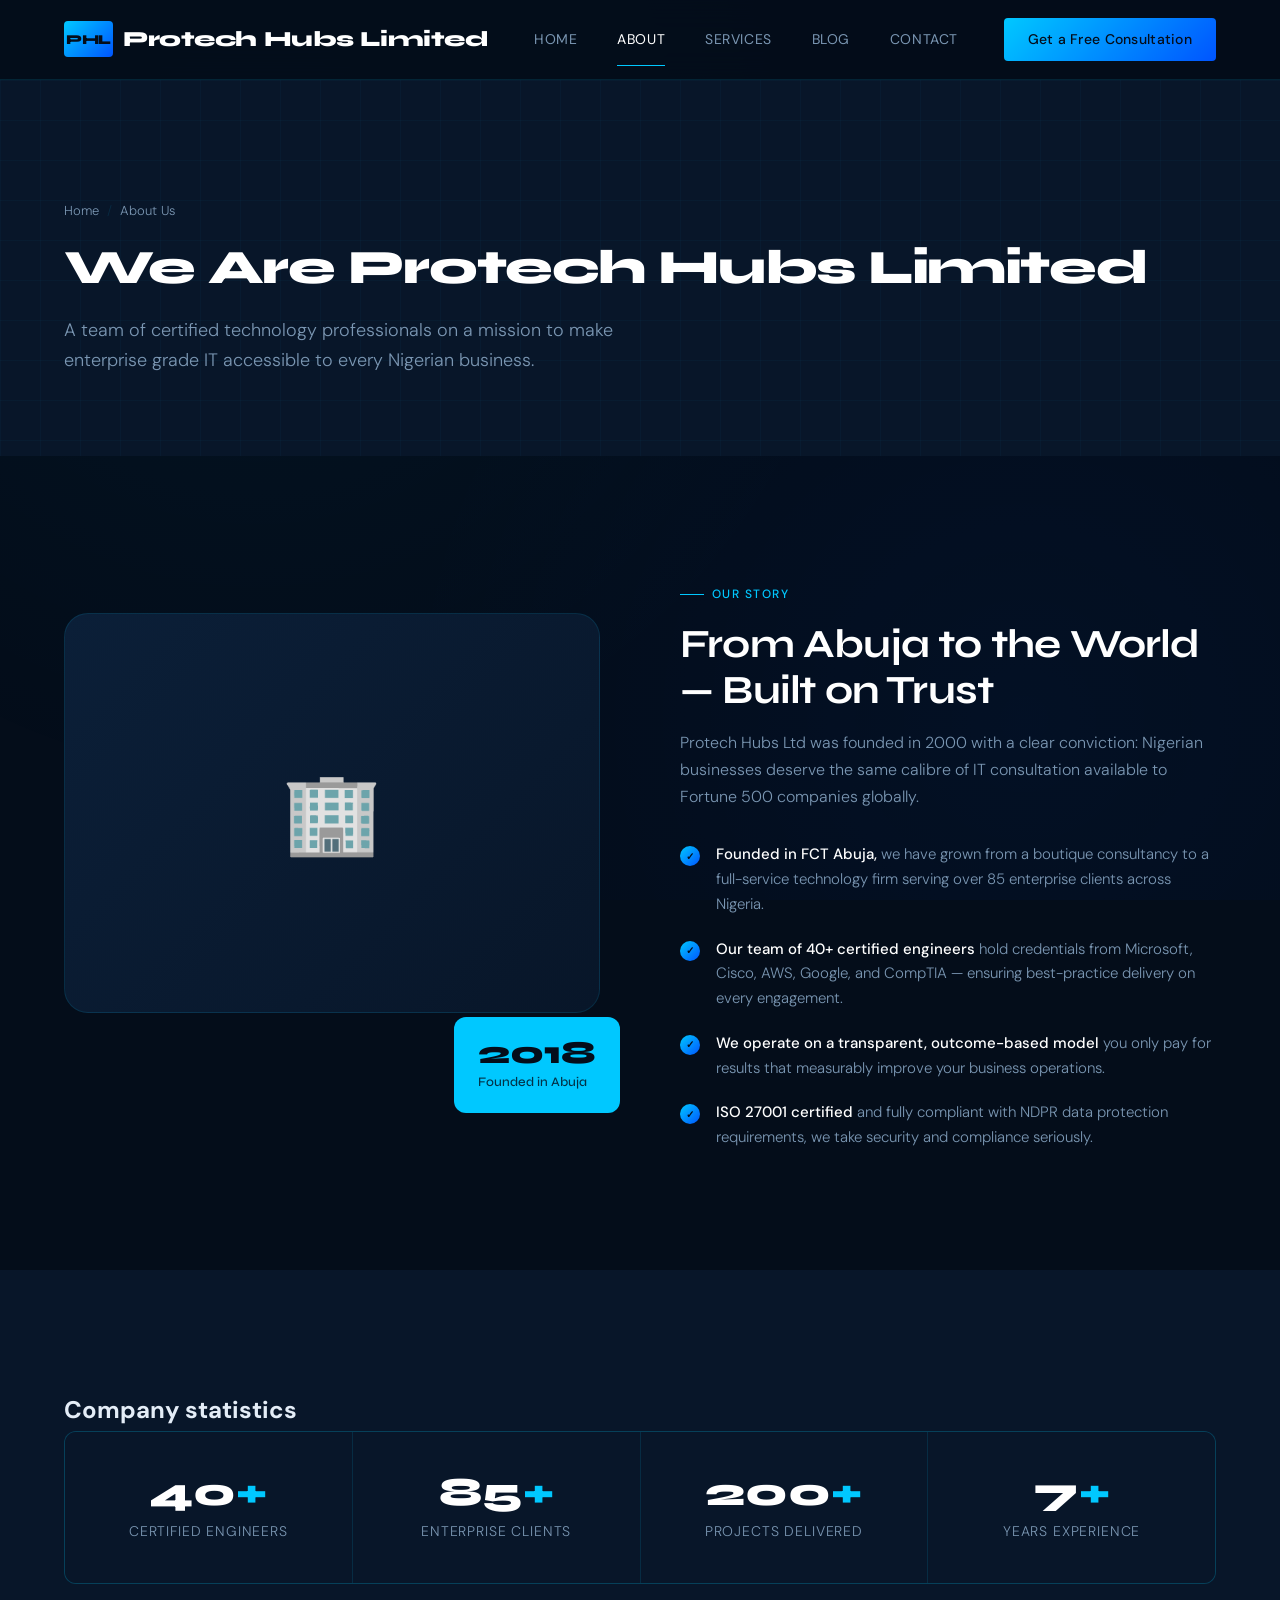
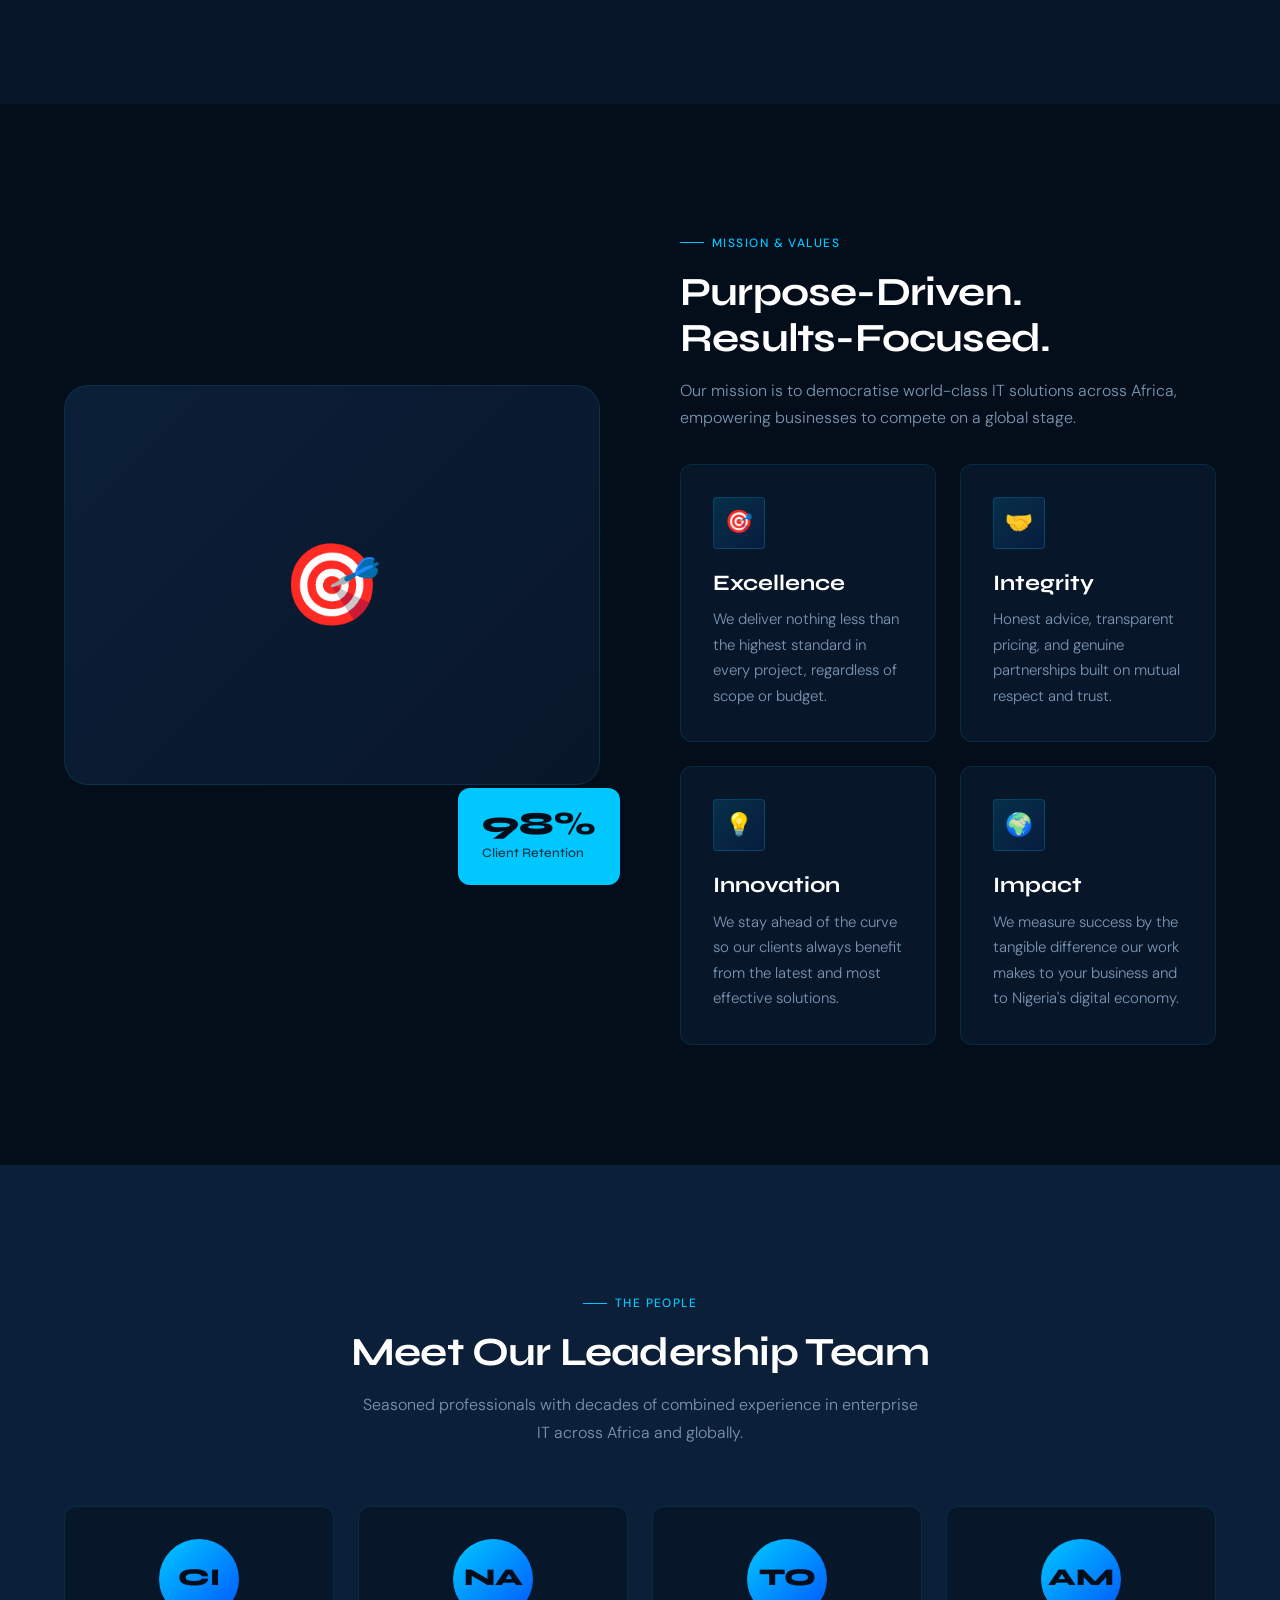
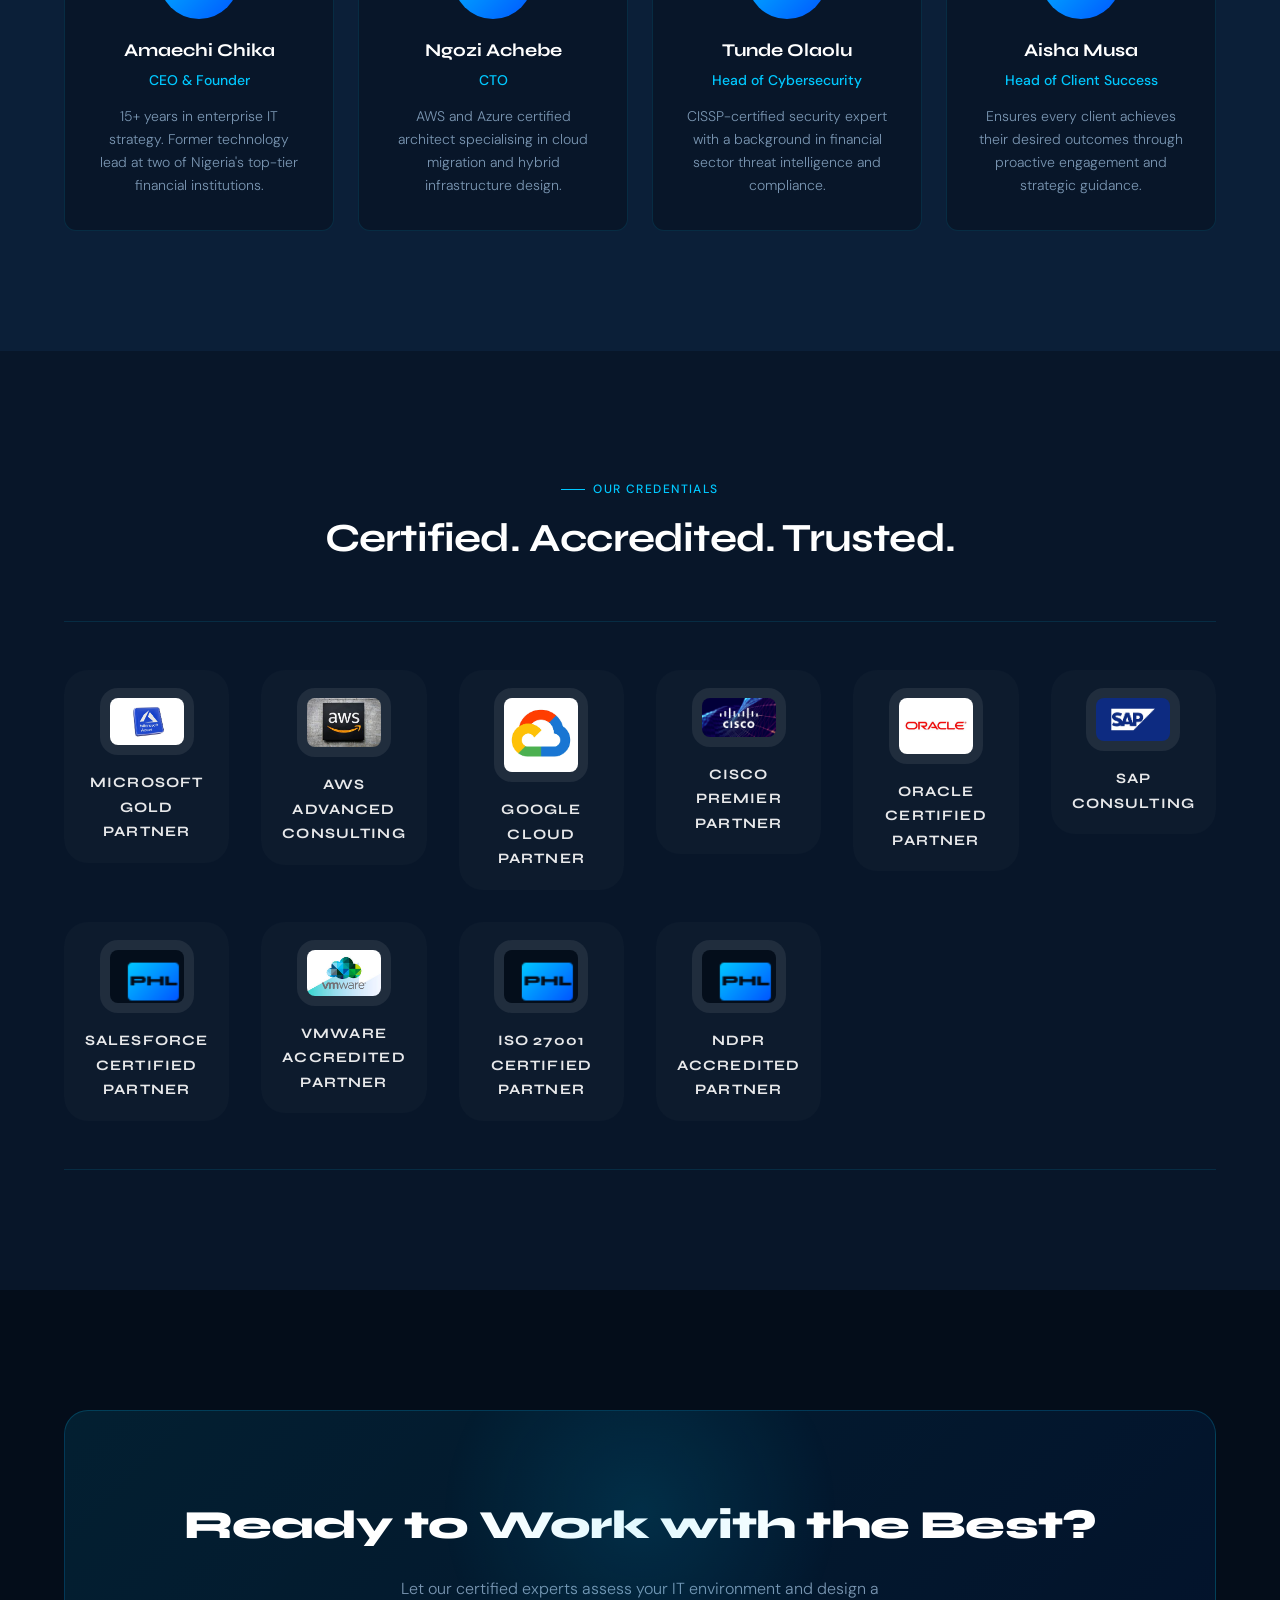
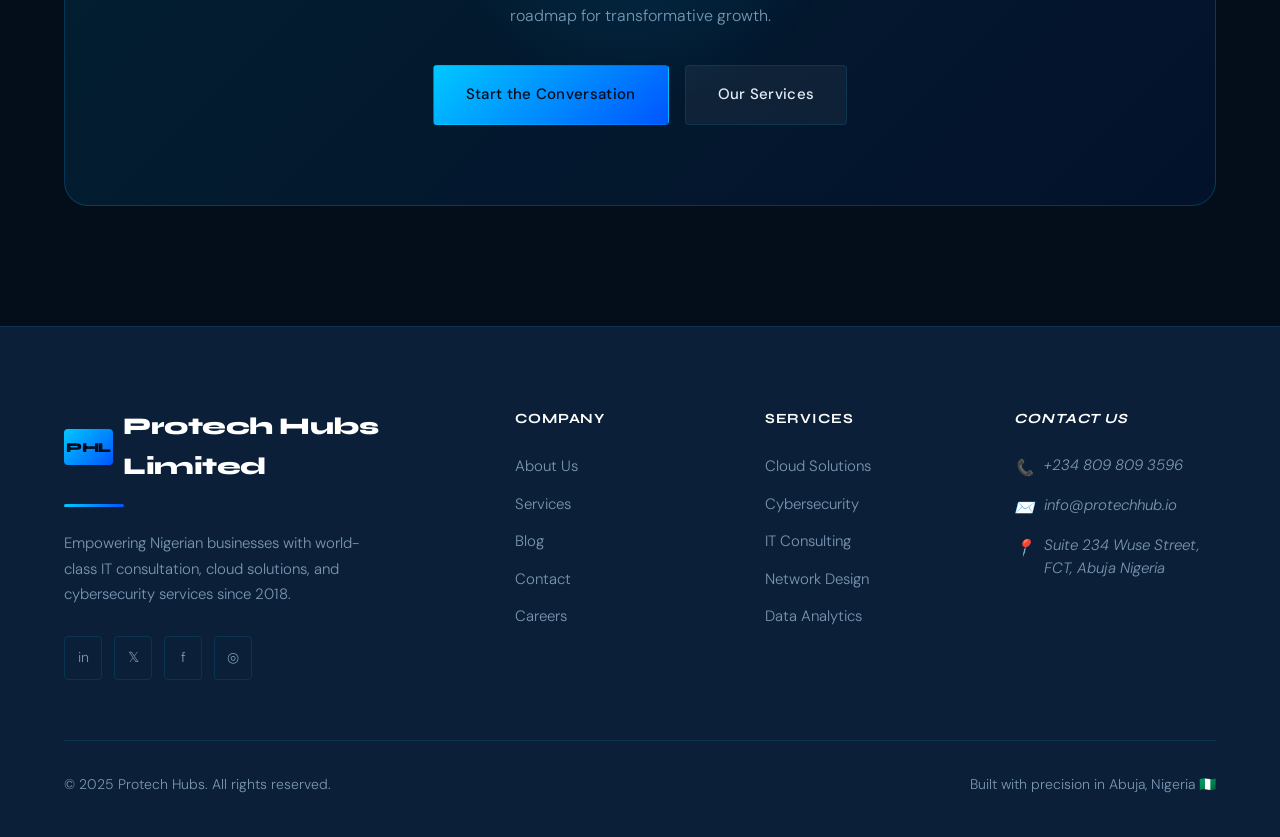
==== commit 534bc35e: "Corrected Typos on the About.html Corrected Class names to reflect class names in Css file. Added im" ====
--- a/about.html
+++ b/about.html
@@ -2,7 +2,7 @@
 <html lang="en">
   <head>
     <meta charset="UTF-8" />
-    <!-- PROJECT 2: viewport meta — required for responsive design (slide p.7) -->
+    <!-- PROJECT 2: viewport meta — required for responsive design -->
     <meta name="viewport" content="width=device-width, initial-scale=1" />
     <title>About Us — Protech Hubs | IT Consultation Abuja</title>
     <meta
@@ -12,42 +12,42 @@
     <link rel="stylesheet" href="./asset/css/style.css" />
   </head>
   <body>
-    <!-- PROJECT 2: Skip link (WCAG slide p.16) -->
+    <!-- PROJECT 2: Skip link-->
     <a href="#main-content" class="skip-link">Skip to main content</a>
 
     <!-- NAVIGATION -->
     <nav class="nav" aria-label="Main navigation">
-      <div class="nav__inner">
-        <a href="index.html" class="nav__logo" aria-label="Protech Hubs home">
-          <span class="nav__logo-mark" aria-hidden="true">PH</span>
-          Protech Hubs
+      <div class="nav-inner">
+        <a href="index.html" class="nav-logo" aria-label="Protech Hubs home">
+          <span class="nav-logo-mark" aria-hidden="true">PHL</span>
+          Protech Hubs Limited
         </a>
-        <ul class="nav__links" role="list">
-          <li><a href="index.html" class="nav__link">Home</a></li>
+        <ul class="nav-links" role="list">
+          <li><a href="index.html" class="nav-link">Home</a></li>
           <li>
             <a
               href="about.html"
-              class="nav__link nav__link--active"
+              class="nav-link nav-link--active"
               aria-current="page"
               >About</a
             >
           </li>
-          <li><a href="services.html" class="nav__link">Services</a></li>
-          <li><a href="blog.html" class="nav__link">Blog</a></li>
-          <li><a href="contact.html" class="nav__link">Contact</a></li>
+          <li><a href="services.html" class="nav-link">Services</a></li>
+          <li><a href="blog.html" class="nav-link">Blog</a></li>
+          <li><a href="contact.html" class="nav-link">Contact</a></li>
         </ul>
-        <a href="contact.html" class="nav__cta">Get a Free Consultation</a>
+        <a href="contact.html" class="nav-cta">Get a Free Consultation</a>
         <!-- P2: Hamburger Popover trigger -->
         <button
-          class="nav__hamburger"
+          class="nav-hamburger"
           popovertarget="mobile-nav"
           aria-label="Open navigation menu"
           aria-expanded="false"
           aria-controls="mobile-nav"
         >
-          <span class="nav__hamburger-line" aria-hidden="true"></span>
-          <span class="nav__hamburger-line" aria-hidden="true"></span>
-          <span class="nav__hamburger-line" aria-hidden="true"></span>
+          <span class="nav-hamburger-line" aria-hidden="true"></span>
+          <span class="nav-hamburger-line" aria-hidden="true"></span>
+          <span class="nav-hamburger-line" aria-hidden="true"></span>
         </button>
       </div>
     </nav>
@@ -55,19 +55,19 @@
     <!-- P2: Popover API Mobile Nav -->
     <div
       id="mobile-nav"
-      class="nav__popover"
+      class="nav-popover"
       popover
       role="dialog"
       aria-label="Mobile navigation"
     >
-      <div class="nav__drawer">
-        <div class="nav__drawer-header">
-          <span class="nav__drawer-logo">
-            <span class="nav__logo-mark" aria-hidden="true">PH</span>
-            Protech Hubs
+      <div class="nav-drawer">
+        <div class="nav-drawer-header">
+          <span class="nav-drawer-logo">
+            <span class="nav-logo-mark" aria-hidden="true">PHL</span>
+            Protech Hubs Limited
           </span>
           <button
-            class="nav__drawer-close"
+            class="nav-drawer-close"
             popovertarget="mobile-nav"
             popovertargetaction="hide"
             aria-label="Close navigation menu"
@@ -75,20 +75,20 @@
             ✕
           </button>
         </div>
-        <nav class="nav__drawer-links" aria-label="Mobile navigation links">
-          <a href="index.html" class="nav__drawer-link">🏠 Home</a>
+        <nav class="nav-drawer-links" aria-label="Mobile navigation links">
+          <a href="index.html" class="nav-drawer-link">🏠 Home</a>
           <a
             href="about.html"
-            class="nav__drawer-link nav__drawer-link--active"
+            class="nav-drawer-link nav-drawer-link--active"
             aria-current="page"
             >👥 About</a
           >
-          <a href="services.html" class="nav__drawer-link">⚙️ Services</a>
-          <a href="blog.html" class="nav__drawer-link">📝 Blog</a>
-          <a href="contact.html" class="nav__drawer-link">📞 Contact</a>
+          <a href="services.html" class="nav-drawer-link">⚙️ Services</a>
+          <a href="blog.html" class="nav-drawer-link">📝 Blog</a>
+          <a href="contact.html" class="nav-drawer-link">📞 Contact</a>
         </nav>
-        <div class="nav__drawer-footer">
-          <a href="contact.html" class="nav__drawer-cta"
+        <div class="nav-drawer-footer">
+          <a href="contact.html" class="nav-drawer-cta"
             >Get a Free Consultation</a
           >
         </div>
@@ -99,22 +99,22 @@
       <main id="main-content">
         <!-- PAGE HERO -->
         <section class="page-hero" aria-labelledby="page-hero-heading">
-          <div class="page-hero__bg" aria-hidden="true"></div>
-          <div class="container">
-            <div class="page-hero__content">
-              <nav class="page-hero__breadcrumb" aria-label="Breadcrumb">
+          <div class="page-hero-bg" aria-hidden="true"></div>
+          <div class="container">
+            <div class="page-hero-content">
+              <nav class="page-hero-breadcrumb" aria-label="Breadcrumb">
                 <a href="index.html">Home</a>
-                <span class="page-hero__breadcrumb-sep" aria-hidden="true"
+                <span class="page-hero-breadcrumb-sep" aria-hidden="true"
                   >/</span
                 >
                 <span aria-current="page">About Us</span>
               </nav>
-              <h1 class="page-hero__title" id="page-hero-heading">
-                We Are Protech Hubs
+              <h1 class="page-hero-title" id="page-hero-heading">
+                We Are Protech Hubs Limited
               </h1>
-              <p class="page-hero__subtitle">
+              <p class="page-hero-subtitle">
                 A team of certified technology professionals on a mission to
-                make enterprise-grade IT accessible to every Nigerian business.
+                make enterprise grade IT accessible to every Nigerian business.
               </p>
             </div>
           </div>
@@ -125,54 +125,54 @@
           <div class="container">
             <div class="about-split">
               <div class="about-visual" aria-hidden="true">
-                <div class="about-visual__main">🏢</div>
-                <div class="about-visual__badge">
-                  <div class="about-visual__badge-value">2018</div>
-                  <div class="about-visual__badge-label">Founded in Abuja</div>
+                <div class="about-visual-main">🏢</div>
+                <div class="about-visual-badge">
+                  <div class="about-visual-badge-value">2018</div>
+                  <div class="about-visual-badge-label">Founded in Abuja</div>
                 </div>
               </div>
               <div>
-                <span class="section__label" aria-hidden="true">Our Story</span>
-                <h2 class="section__title" id="story-heading">
+                <span class="section-label" aria-hidden="true">Our Story</span>
+                <h2 class="section-title" id="story-heading">
                   From Abuja to the World — Built on Trust
                 </h2>
-                <p class="section__subtitle">
-                  Protech Hubs was founded in 2018 with a clear conviction:
+                <p class="section-subtitle">
+                  Protech Hubs Ltd was founded in 2000 with a clear conviction:
                   Nigerian businesses deserve the same calibre of IT
                   consultation available to Fortune 500 companies globally.
                 </p>
                 <ul class="about-list" role="list">
-                  <li class="about-list__item">
-                    <div class="about-list__dot" aria-hidden="true">✓</div>
-                    <p class="about-list__text">
+                  <li class="about-list-item">
+                    <div class="about-list-dot" aria-hidden="true">✓</div>
+                    <p class="about-list-text">
                       <strong>Founded in FCT Abuja,</strong> we have grown from
                       a boutique consultancy to a full-service technology firm
                       serving over 85 enterprise clients across Nigeria.
                     </p>
                   </li>
-                  <li class="about-list__item">
-                    <div class="about-list__dot" aria-hidden="true">✓</div>
-                    <p class="about-list__text">
+                  <li class="about-list-item">
+                    <div class="about-list-dot" aria-hidden="true">✓</div>
+                    <p class="about-list-text">
                       <strong>Our team of 40+ certified engineers</strong> hold
                       credentials from Microsoft, Cisco, AWS, Google, and
                       CompTIA — ensuring best-practice delivery on every
                       engagement.
                     </p>
                   </li>
-                  <li class="about-list__item">
-                    <div class="about-list__dot" aria-hidden="true">✓</div>
-                    <p class="about-list__text">
+                  <li class="about-list-item">
+                    <div class="about-list-dot" aria-hidden="true">✓</div>
+                    <p class="about-list-text">
                       <strong
                         >We operate on a transparent, outcome-based
                         model</strong
                       >
-                      — you only pay for results that measurably improve your
+                      you only pay for results that measurably improve your
                       business operations.
                     </p>
                   </li>
-                  <li class="about-list__item">
-                    <div class="about-list__dot" aria-hidden="true">✓</div>
-                    <p class="about-list__text">
+                  <li class="about-list-item">
+                    <div class="about-list-dot" aria-hidden="true">✓</div>
+                    <p class="about-list-text">
                       <strong>ISO 27001 certified</strong> and fully compliant
                       with NDPR data protection requirements, we take security
                       and compliance seriously.
@@ -192,29 +192,29 @@
           <div class="container">
             <h2 class="sr-only" id="about-stats-heading">Company statistics</h2>
             <div class="stats-bar" role="list">
-              <div class="stats-bar__item" role="listitem">
-                <div class="stats-bar__value">
+              <div class="stats-bar-item" role="listitem">
+                <div class="stats-bar-value">
                   40<span class="text-accent">+</span>
                 </div>
-                <div class="stats-bar__label">Certified Engineers</div>
-              </div>
-              <div class="stats-bar__item" role="listitem">
-                <div class="stats-bar__value">
+                <div class="stats-bar-label">Certified Engineers</div>
+              </div>
+              <div class="stats-bar-item" role="listitem">
+                <div class="stats-bar-value">
                   85<span class="text-accent">+</span>
                 </div>
-                <div class="stats-bar__label">Enterprise Clients</div>
-              </div>
-              <div class="stats-bar__item" role="listitem">
-                <div class="stats-bar__value">
+                <div class="stats-bar-label">Enterprise Clients</div>
+              </div>
+              <div class="stats-bar-item" role="listitem">
+                <div class="stats-bar-value">
                   200<span class="text-accent">+</span>
                 </div>
-                <div class="stats-bar__label">Projects Delivered</div>
-              </div>
-              <div class="stats-bar__item" role="listitem">
-                <div class="stats-bar__value">
+                <div class="stats-bar-label">Projects Delivered</div>
+              </div>
+              <div class="stats-bar-item" role="listitem">
+                <div class="stats-bar-value">
                   7<span class="text-accent">+</span>
                 </div>
-                <div class="stats-bar__label">Years Experience</div>
+                <div class="stats-bar-label">Years Experience</div>
               </div>
             </div>
           </div>
@@ -225,45 +225,45 @@
           <div class="container">
             <div class="about-split about-split--reverse">
               <div>
-                <span class="section__label" aria-hidden="true"
+                <span class="section-label" aria-hidden="true"
                   >Mission & Values</span
                 >
-                <h2 class="section__title" id="values-heading">
+                <h2 class="section-title" id="values-heading">
                   Purpose-Driven.<br />Results-Focused.
                 </h2>
-                <p class="section__subtitle">
+                <p class="section-subtitle">
                   Our mission is to democratise world-class IT solutions across
                   Africa, empowering businesses to compete on a global stage.
                 </p>
                 <div class="grid grid--2 mt-32">
                   <article class="card">
-                    <div class="card__icon" aria-hidden="true">🎯</div>
-                    <h3 class="card__title">Excellence</h3>
-                    <p class="card__text">
+                    <div class="card-icon" aria-hidden="true">🎯</div>
+                    <h3 class="card-title">Excellence</h3>
+                    <p class="card-text">
                       We deliver nothing less than the highest standard in every
                       project, regardless of scope or budget.
                     </p>
                   </article>
                   <article class="card">
-                    <div class="card__icon" aria-hidden="true">🤝</div>
-                    <h3 class="card__title">Integrity</h3>
-                    <p class="card__text">
+                    <div class="card-icon" aria-hidden="true">🤝</div>
+                    <h3 class="card-title">Integrity</h3>
+                    <p class="card-text">
                       Honest advice, transparent pricing, and genuine
                       partnerships built on mutual respect and trust.
                     </p>
                   </article>
                   <article class="card">
-                    <div class="card__icon" aria-hidden="true">💡</div>
-                    <h3 class="card__title">Innovation</h3>
-                    <p class="card__text">
+                    <div class="card-icon" aria-hidden="true">💡</div>
+                    <h3 class="card-title">Innovation</h3>
+                    <p class="card-text">
                       We stay ahead of the curve so our clients always benefit
                       from the latest and most effective solutions.
                     </p>
                   </article>
                   <article class="card">
-                    <div class="card__icon" aria-hidden="true">🌍</div>
-                    <h3 class="card__title">Impact</h3>
-                    <p class="card__text">
+                    <div class="card-icon" aria-hidden="true">🌍</div>
+                    <h3 class="card-title">Impact</h3>
+                    <p class="card-text">
                       We measure success by the tangible difference our work
                       makes to your business and to Nigeria's digital economy.
                     </p>
@@ -271,10 +271,10 @@
                 </div>
               </div>
               <div class="about-visual" aria-hidden="true">
-                <div class="about-visual__main">🎯</div>
-                <div class="about-visual__badge">
-                  <div class="about-visual__badge-value">98%</div>
-                  <div class="about-visual__badge-label">Client Retention</div>
+                <div class="about-visual-main">🎯</div>
+                <div class="about-visual-badge">
+                  <div class="about-visual-badge-value">98%</div>
+                  <div class="about-visual-badge-label">Client Retention</div>
                 </div>
               </div>
             </div>
@@ -284,49 +284,49 @@
         <!-- TEAM -->
         <section class="section section--dark" aria-labelledby="team-heading">
           <div class="container">
-            <div class="section__header section__header--center">
-              <span class="section__label" aria-hidden="true">The People</span>
-              <h2 class="section__title" id="team-heading">
+            <div class="section-header section-header--center">
+              <span class="section-label" aria-hidden="true">The People</span>
+              <h2 class="section-title" id="team-heading">
                 Meet Our Leadership Team
               </h2>
-              <p class="section__subtitle">
+              <p class="section-subtitle">
                 Seasoned professionals with decades of combined experience in
                 enterprise IT across Africa and globally.
               </p>
             </div>
             <div class="grid grid--4 mt-60">
               <article class="team-card">
-                <div class="team-card__avatar" aria-hidden="true">CI</div>
-                <h3 class="team-card__name">Chidi Ike</h3>
-                <p class="team-card__role">CEO & Founder</p>
-                <p class="team-card__bio">
+                <div class="team-card-avatar" aria-hidden="true">CI</div>
+                <h3 class="team-card-name">Amaechi Chika</h3>
+                <p class="team-card-role">CEO & Founder</p>
+                <p class="team-card-bio">
                   15+ years in enterprise IT strategy. Former technology lead at
                   two of Nigeria's top-tier financial institutions.
                 </p>
               </article>
               <article class="team-card">
-                <div class="team-card__avatar" aria-hidden="true">NA</div>
-                <h3 class="team-card__name">Ngozi Achebe</h3>
-                <p class="team-card__role">CTO</p>
-                <p class="team-card__bio">
+                <div class="team-card-avatar" aria-hidden="true">NA</div>
+                <h3 class="team-card-name">Ngozi Achebe</h3>
+                <p class="team-card-role">CTO</p>
+                <p class="team-card-bio">
                   AWS and Azure certified architect specialising in cloud
                   migration and hybrid infrastructure design.
                 </p>
               </article>
               <article class="team-card">
-                <div class="team-card__avatar" aria-hidden="true">TO</div>
-                <h3 class="team-card__name">Tunde Olaolu</h3>
-                <p class="team-card__role">Head of Cybersecurity</p>
-                <p class="team-card__bio">
+                <div class="team-card-avatar" aria-hidden="true">TO</div>
+                <h3 class="team-card-name">Tunde Olaolu</h3>
+                <p class="team-card-role">Head of Cybersecurity</p>
+                <p class="team-card-bio">
                   CISSP-certified security expert with a background in financial
                   sector threat intelligence and compliance.
                 </p>
               </article>
               <article class="team-card">
-                <div class="team-card__avatar" aria-hidden="true">AM</div>
-                <h3 class="team-card__name">Aisha Musa</h3>
-                <p class="team-card__role">Head of Client Success</p>
-                <p class="team-card__bio">
+                <div class="team-card-avatar" aria-hidden="true">AM</div>
+                <h3 class="team-card-name">Aisha Musa</h3>
+                <p class="team-card-role">Head of Client Success</p>
+                <p class="team-card-bio">
                   Ensures every client achieves their desired outcomes through
                   proactive engagement and strategic guidance.
                 </p>
@@ -338,11 +338,11 @@
         <!-- CERTIFICATIONS -->
         <section class="section section--alt" aria-labelledby="certs-heading">
           <div class="container">
-            <div class="section__header section__header--center">
-              <span class="section__label" aria-hidden="true"
+            <div class="section-header section-header--center">
+              <span class="section-label" aria-hidden="true"
                 >Our Credentials</span
               >
-              <h2 class="section__title" id="certs-heading">
+              <h2 class="section-title" id="certs-heading">
                 Certified. Accredited. Trusted.
               </h2>
             </div>
@@ -351,24 +351,96 @@
               role="list"
               aria-label="Certifications and partnerships"
             >
-              <span class="tech-strip__item" role="listitem"
-                >Microsoft Gold Partner</span
-              >
-              <span class="tech-strip__item" role="listitem"
-                >AWS Advanced Consulting</span
-              >
-              <span class="tech-strip__item" role="listitem"
-                >Cisco Premier Partner</span
-              >
-              <span class="tech-strip__item" role="listitem"
-                >ISO 27001 Certified</span
-              >
-              <span class="tech-strip__item" role="listitem"
-                >NDPR Compliant</span
-              >
-              <span class="tech-strip__item" role="listitem"
-                >Google Cloud Partner</span
-              >
+              <div class="tech-strip-item" role="listitem">
+                <img
+                  class="tech-strip-logo"
+                  src="./asset/img/microsoftaz.jpg"
+                  alt="Microsoft Azure logo"
+                />
+                <span class="tech-strip-label" role="listitem"
+                  >Microsoft Gold Partner</span
+                >
+              </div>
+              <div class="tech-strip-item" role="listitem">
+                <img
+                  class="tech-strip-logo"
+                  src="./asset/img/aws.jpg"
+                  alt="AWS logo"
+                />
+                <span class="tech-strip-label" role="listitem"
+                  >AWS Advanced Consulting</span
+                >
+              </div>
+              <div class="tech-strip-item" role="listitem">
+                <img
+                  class="tech-strip-logo"
+                  src="./asset/img/google cloud.png"
+                  alt="Google Cloud logo"
+                />
+                <span class="tech-strip-label">Google Cloud Partner</span>
+              </div>
+              <div class="tech-strip-item" role="listitem">
+                <img
+                  class="tech-strip-logo"
+                  src="./asset/img/cisco.webp"
+                  alt="Cisco logo"
+                />
+                <span class="tech-strip-label">Cisco Premier Partner</span>
+              </div>
+              <div class="tech-strip-item" role="listitem">
+                <img
+                  class="tech-strip-logo"
+                  src="./asset/img/oracle.jpg"
+                  alt="Oracle logo"
+                />
+                <span class="tech-strip-label">Oracle Certified Partner</span>
+              </div>
+              <div class="tech-strip-item" role="listitem">
+                <img
+                  class="tech-strip-logo"
+                  src="./asset/img/sap.png"
+                  alt="SAP logo"
+                />
+                <span class="tech-strip-label">SAP Consulting</span>
+              </div>
+              <div class="tech-strip-item" role="listitem">
+                <img
+                  class="tech-strip-logo"
+                  src="./asset/img/logo.png"
+                  alt="Salesforce placeholder logo"
+                />
+                <span class="tech-strip-label"
+                  >Salesforce Certified Partner</span
+                >
+              </div>
+              <div class="tech-strip-item" role="listitem">
+                <img
+                  class="tech-strip-logo"
+                  src="./asset/img/vmware.jpg"
+                  alt="VMware logo"
+                />
+                <span class="tech-strip-label">VMware Accredited Partner</span>
+              </div>
+              <div class="tech-strip-item" role="listitem">
+                <img
+                  class="tech-strip-logo"
+                  src="./asset/img/logo.png"
+                  alt="ISO 2700 logo"
+                />
+                <span class="tech-strip-label" role="listitem"
+                  >ISO 27001 Certified Partner</span
+                >
+              </div>
+              <div class="tech-strip-item" role="listitem">
+                <img
+                  class="tech-strip-logo"
+                  src="./asset/img/logo.png"
+                  alt="NDPR Compliant logo"
+                />
+                <span class="tech-strip-label" role="listitem"
+                  >NDPR Accredited Partner</span
+                >
+              </div>
             </div>
           </div>
         </section>
@@ -377,14 +449,14 @@
         <section class="section" aria-labelledby="about-cta-heading">
           <div class="container">
             <div class="cta-banner">
-              <h2 class="cta-banner__title" id="about-cta-heading">
+              <h2 class="cta-banner-title" id="about-cta-heading">
                 Ready to Work with the Best?
               </h2>
-              <p class="cta-banner__text">
+              <p class="cta-banner-text">
                 Let our certified experts assess your IT environment and design
                 a roadmap for transformative growth.
               </p>
-              <div class="cta-banner__actions">
+              <div class="cta-banner-actions">
                 <a href="contact.html" class="btn btn--primary"
                   >Start the Conversation</a
                 >
@@ -398,87 +470,83 @@
       <!-- FOOTER -->
       <footer class="footer" role="contentinfo">
         <div class="container">
-          <div class="footer__grid">
+          <div class="footer-grid">
             <div>
-              <div class="footer__brand-logo">
-                <span class="nav__logo-mark" aria-hidden="true">PH</span>
-                Protech Hubs
-              </div>
-              <div class="footer__accent-bar" aria-hidden="true"></div>
-              <p class="footer__brand-tagline">
+              <div class="footer-brand-logo">
+                <span class="nav-logo-mark" aria-hidden="true">PHL</span>
+                Protech Hubs Limited
+              </div>
+              <div class="footer-accent-bar" aria-hidden="true"></div>
+              <p class="footer-brand-tagline">
                 Empowering Nigerian businesses with world-class IT consultation,
                 cloud solutions, and cybersecurity services since 2018.
               </p>
-              <div class="footer__socials" aria-label="Social media">
-                <a href="#" class="footer__social-link" aria-label="LinkedIn"
+              <div class="footer-socials" aria-label="Social media">
+                <a href="#" class="footer-social-link" aria-label="LinkedIn"
                   >in</a
                 >
-                <a href="#" class="footer__social-link" aria-label="Twitter / X"
+                <a href="#" class="footer-social-link" aria-label="Twitter / X"
                   >𝕏</a
                 >
-                <a href="#" class="footer__social-link" aria-label="Facebook"
+                <a href="#" class="footer-social-link" aria-label="Facebook"
                   >f</a
                 >
-                <a href="#" class="footer__social-link" aria-label="Instagram"
+                <a href="#" class="footer-social-link" aria-label="Instagram"
                   >◎</a
                 >
               </div>
             </div>
             <nav aria-label="Company links">
-              <h3 class="footer__col-title">Company</h3>
-              <ul class="footer__links" role="list">
-                <li><a href="about.html" class="footer__link">About Us</a></li>
+              <h3 class="footer-col-title">Company</h3>
+              <ul class="footer-links" role="list">
+                <li><a href="about.html" class="footer-link">About Us</a></li>
                 <li>
-                  <a href="services.html" class="footer__link">Services</a>
+                  <a href="services.html" class="footer-link">Services</a>
                 </li>
-                <li><a href="blog.html" class="footer__link">Blog</a></li>
-                <li><a href="contact.html" class="footer__link">Contact</a></li>
-                <li><a href="#" class="footer__link">Careers</a></li>
+                <li><a href="blog.html" class="footer-link">Blog</a></li>
+                <li><a href="contact.html" class="footer-link">Contact</a></li>
+                <li><a href="#" class="footer-link">Careers</a></li>
               </ul>
             </nav>
             <nav aria-label="Services links">
-              <h3 class="footer__col-title">Services</h3>
-              <ul class="footer__links" role="list">
+              <h3 class="footer-col-title">Services</h3>
+              <ul class="footer-links" role="list">
                 <li>
-                  <a href="services.html" class="footer__link"
+                  <a href="services.html" class="footer-link"
                     >Cloud Solutions</a
                   >
                 </li>
                 <li>
-                  <a href="services.html" class="footer__link">Cybersecurity</a>
+                  <a href="services.html" class="footer-link">Cybersecurity</a>
                 </li>
                 <li>
-                  <a href="services.html" class="footer__link">IT Consulting</a>
+                  <a href="services.html" class="footer-link">IT Consulting</a>
                 </li>
                 <li>
-                  <a href="services.html" class="footer__link"
-                    >Network Design</a
-                  >
+                  <a href="services.html" class="footer-link">Network Design</a>
                 </li>
                 <li>
-                  <a href="services.html" class="footer__link"
-                    >Data Analytics</a
-                  >
+                  <a href="services.html" class="footer-link">Data Analytics</a>
                 </li>
               </ul>
             </nav>
             <address>
-              <h3 class="footer__col-title">Contact Us</h3>
-              <div class="footer__contact-item">
-                <span class="footer__contact-icon" aria-hidden="true">📞</span>
+              <h3 class="footer-col-title">Contact Us</h3>
+              <div class="footer-contact-item">
+                <span class="footer-contact-icon" aria-hidden="true">📞</span>
                 <a href="tel:+2348098093596">+234 809 809 3596</a>
               </div>
-              <div class="footer__contact-item">
-                <span class="footer__contact-icon" aria-hidden="true">✉️</span>
-                <a href="mailto:info@protechhub.io">info@protechhub.io</a>
-              </div>
-              <div class="footer__contact-item">
-                <span class="footer__contact-icon" aria-hidden="true">📍</span>
+              <div class="footer-contact-item">
+                <span class="footer-contact-icon" aria-hidden="true">✉️</span>
+                <a href="mailto:preshengr@mail">info@protechhub.io</a>
+              </div>
+              <div class="footer-contact-item">
+                <span class="footer-contact-icon" aria-hidden="true">📍</span>
                 <span>Suite 234 Wuse Street,<br />FCT, Abuja Nigeria</span>
               </div>
             </address>
           </div>
-          <div class="footer__bottom">
+          <div class="footer-bottom">
             <span>© 2025 Protech Hubs. All rights reserved.</span>
             <span>Built with precision in Abuja, Nigeria 🇳🇬</span>
           </div>
--- a/asset/css/style.css
+++ b/asset/css/style.css
@@ -122,7 +122,7 @@
   align-items: center;
 }
 
-.nav__inner {
+.nav-inner {
   display: flex;
   align-items: center;
   justify-content: space-between;
@@ -132,7 +132,7 @@
   padding-inline: 24px;
 }
 
-.nav__logo {
+.nav-logo {
   display: flex;
   align-items: center;
   gap: 10px;
@@ -143,8 +143,8 @@
   letter-spacing: -0.02em;
 }
 
-.nav__logo-mark {
-  width: 36px;
+.nav-logo-mark {
+  width: 49px;
   height: 36px;
   background: linear-gradient(135deg, var(--clr-accent), var(--clr-accent-2));
   border-radius: var(--radius-sm);
@@ -157,13 +157,13 @@
   flex-shrink: 0;
 }
 
-.nav__links {
+.nav-links {
   display: flex;
   align-items: center;
   gap: 40px;
 }
 
-.nav__link {
+.nav-link {
   font-family: var(--font-body);
   font-size: 0.875rem;
   font-weight: 400;
@@ -174,7 +174,7 @@
   position: relative;
 }
 
-.nav__link::after {
+.nav-link::after {
   content: "";
   position: absolute;
   bottom: -4px;
@@ -185,17 +185,17 @@
   transition: width var(--transition);
 }
 
-.nav__link:hover,
-.nav__link--active {
+.nav-link:hover,
+.nav-link--active {
   color: var(--clr-white);
 }
 
-.nav__link:hover::after,
-.nav__link--active::after {
+.nav-link:hover::after,
+.nav-link--active::after {
   width: 100%;
 }
 
-.nav__cta {
+.nav-cta {
   font-family: var(--font-body);
   font-size: 0.875rem;
   font-weight: 500;
@@ -211,13 +211,13 @@
   letter-spacing: 0.02em;
 }
 
-.nav__cta:hover {
+.nav-cta:hover {
   opacity: 0.88;
   transform: translateY(-1px);
 }
 
 /* ── Mobile Hamburger ─────────────────────────────────────── */
-.nav__hamburger {
+.nav-hamburger {
   display: none;
   flex-direction: column;
   gap: 5px;
@@ -227,7 +227,7 @@
   padding: 4px;
 }
 
-.nav__hamburger-line {
+.nav-hamburger-line {
   width: 24px;
   height: 2px;
   background: var(--clr-text);
@@ -313,7 +313,7 @@
   background: var(--clr-surface-2);
 }
 
-.section__label {
+.section-label {
   display: inline-flex;
   align-items: center;
   gap: 8px;
@@ -326,7 +326,7 @@
   margin-bottom: 16px;
 }
 
-.section__label::before {
+.section-label::before {
   content: "";
   display: block;
   width: 24px;
@@ -334,7 +334,7 @@
   background: var(--clr-accent);
 }
 
-.section__title {
+.section-title {
   font-family: var(--font-display);
   font-size: clamp(2rem, 4vw, 3rem);
   font-weight: 700;
@@ -344,26 +344,26 @@
   margin-bottom: 16px;
 }
 
-.section__subtitle {
+.section-subtitle {
   font-size: 1.0625rem;
   color: var(--clr-muted);
   max-width: 560px;
   line-height: 1.7;
 }
 
-.section__header {
+.section-header {
   margin-bottom: 60px;
 }
 
-.section__header--center {
+.section-header--center {
   text-align: center;
 }
 
-.section__header--center .section__label {
+.section-header--center .section-label {
   justify-content: center;
 }
 
-.section__header--center .section__subtitle {
+.section-header--center .section-subtitle {
   margin-inline: auto;
 }
 
@@ -380,7 +380,7 @@
   overflow: hidden;
 }
 
-.hero__bg-grid {
+.hero-bg-grid {
   position: absolute;
   inset: 0;
   background-image:
@@ -394,7 +394,7 @@
   );
 }
 
-.hero__glow {
+.hero-glow {
   position: absolute;
   top: -200px;
   right: -200px;
@@ -408,7 +408,7 @@
   pointer-events: none;
 }
 
-.hero__content {
+.hero-content {
   position: relative;
   z-index: 2;
   display: grid;
@@ -421,11 +421,11 @@
   width: 100%;
 }
 
-.hero__text {
+.hero-text {
   max-width: 580px;
 }
 
-.hero__eyebrow {
+.hero-eyebrow {
   display: inline-flex;
   align-items: center;
   gap: 8px;
@@ -441,7 +441,7 @@
   background: rgba(0, 200, 255, 0.06);
 }
 
-.hero__title {
+.hero-title {
   font-family: var(--font-display);
   font-size: clamp(2.5rem, 5.5vw, 4.5rem);
   font-weight: 800;
@@ -451,14 +451,14 @@
   margin-bottom: 24px;
 }
 
-.hero__title-accent {
+.hero-title-accent {
   background: linear-gradient(90deg, var(--clr-accent), var(--clr-accent-2));
   -webkit-background-clip: text;
   -webkit-text-fill-color: transparent;
   background-clip: text;
 }
 
-.hero__description {
+.hero-description {
   font-size: 1.125rem;
   color: var(--clr-muted);
   line-height: 1.75;
@@ -466,14 +466,14 @@
   max-width: 480px;
 }
 
-.hero__actions {
+.hero-actions {
   display: flex;
   align-items: center;
   gap: 16px;
   flex-wrap: wrap;
 }
 
-.hero__stats {
+.hero-stats {
   display: flex;
   gap: 40px;
   margin-top: 56px;
@@ -481,7 +481,7 @@
   border-top: 1px solid var(--clr-border);
 }
 
-.hero__stat-value {
+.hero-stat-value {
   font-family: var(--font-display);
   font-size: 2rem;
   font-weight: 800;
@@ -489,7 +489,7 @@
   line-height: 1;
 }
 
-.hero__stat-label {
+.hero-stat-label {
   font-size: 0.8125rem;
   color: var(--clr-muted);
   margin-top: 4px;
@@ -497,20 +497,20 @@
   letter-spacing: 0.06em;
 }
 
-.hero__visual {
+.hero-visual {
   position: relative;
   display: flex;
   justify-content: center;
   align-items: center;
 }
 
-.hero__card-stack {
+.hero-card-stack {
   position: relative;
   width: 480px;
   height: 480px;
 }
 
-.hero__card-bg {
+.hero-card-bg {
   position: absolute;
   width: 380px;
   height: 380px;
@@ -522,7 +522,7 @@
   transform: translate(-50%, -50%) rotate(-6deg);
 }
 
-.hero__card-main {
+.hero-card-main {
   position: absolute;
   width: 380px;
   height: 380px;
@@ -544,12 +544,12 @@
   box-shadow: var(--shadow-glow);
 }
 
-.hero__card-icon {
+.hero-card-icon {
   font-size: 4rem;
   line-height: 1;
 }
 
-.hero__card-label {
+.hero-card-label {
   font-family: var(--font-display);
   font-size: 1.25rem;
   font-weight: 700;
@@ -557,7 +557,7 @@
   text-align: center;
 }
 
-.hero__floating-badge {
+.hero-floating-badge {
   position: absolute;
   background: var(--clr-surface);
   border: 1px solid var(--clr-border);
@@ -573,19 +573,19 @@
   white-space: nowrap;
 }
 
-.hero__floating-badge--tl {
+.hero-floating-badge--tl {
   top: 30px;
   left: 0;
   animation: floatY 4s ease-in-out infinite;
 }
 
-.hero__floating-badge--br {
+.hero-floating-badge--br {
   bottom: 50px;
   right: 0;
   animation: floatY 4s ease-in-out infinite 2s;
 }
 
-.hero__badge-dot {
+.hero-badge-dot {
   width: 8px;
   height: 8px;
   border-radius: 50%;
@@ -677,7 +677,7 @@
   border-color: rgba(0, 200, 255, 0.25);
 }
 
-.card__icon {
+.card-icon {
   width: 52px;
   height: 52px;
   border-radius: var(--radius-sm);
@@ -694,7 +694,7 @@
   margin-bottom: 20px;
 }
 
-.card__title {
+.card-title {
   font-family: var(--font-display);
   font-size: 1.1875rem;
   font-weight: 700;
@@ -703,13 +703,13 @@
   line-height: 1.3;
 }
 
-.card__text {
+.card-text {
   font-size: 0.9375rem;
   color: var(--clr-muted);
   line-height: 1.7;
 }
 
-.card__tag {
+.card-tag {
   display: inline-block;
   margin-top: 16px;
   font-size: 0.75rem;
@@ -722,7 +722,7 @@
   border-radius: 100px;
 }
 
-.card__number {
+.card-number {
   font-family: var(--font-display);
   font-size: 3rem;
   font-weight: 800;
@@ -744,14 +744,14 @@
   position: relative;
 }
 
-.footer__grid {
+.footer-grid {
   display: grid;
   grid-template-columns: 2fr 1fr 1fr 1fr;
   gap: 48px;
   margin-bottom: 60px;
 }
 
-.footer__brand-logo {
+.footer-brand-logo {
   font-family: var(--font-display);
   font-size: 1.5rem;
   font-weight: 800;
@@ -763,7 +763,7 @@
   gap: 10px;
 }
 
-.footer__brand-tagline {
+.footer-brand-tagline {
   font-size: 0.9375rem;
   color: var(--clr-muted);
   line-height: 1.7;
@@ -771,12 +771,12 @@
   max-width: 300px;
 }
 
-.footer__socials {
+.footer-socials {
   display: flex;
   gap: 12px;
 }
 
-.footer__social-link {
+.footer-social-link {
   width: 38px;
   height: 38px;
   border-radius: var(--radius-sm);
@@ -789,13 +789,13 @@
   transition: all var(--transition);
 }
 
-.footer__social-link:hover {
+.footer-social-link:hover {
   border-color: var(--clr-accent);
   color: var(--clr-accent);
   background: rgba(0, 200, 255, 0.06);
 }
 
-.footer__col-title {
+.footer-col-title {
   font-family: var(--font-display);
   font-size: 0.875rem;
   font-weight: 700;
@@ -805,23 +805,23 @@
   margin-bottom: 24px;
 }
 
-.footer__links {
+.footer-links {
   display: flex;
   flex-direction: column;
   gap: 12px;
 }
 
-.footer__link {
+.footer-link {
   font-size: 0.9375rem;
   color: var(--clr-muted);
   transition: color var(--transition);
 }
 
-.footer__link:hover {
+.footer-link:hover {
   color: var(--clr-accent);
 }
 
-.footer__contact-item {
+.footer-contact-item {
   display: flex;
   align-items: flex-start;
   gap: 10px;
@@ -831,13 +831,13 @@
   line-height: 1.5;
 }
 
-.footer__contact-icon {
+.footer-contact-icon {
   font-size: 1rem;
   flex-shrink: 0;
   margin-top: 2px;
 }
 
-.footer__bottom {
+.footer-bottom {
   display: flex;
   align-items: center;
   justify-content: space-between;
@@ -847,7 +847,7 @@
   color: var(--clr-muted);
 }
 
-.footer__accent-bar {
+.footer-accent-bar {
   width: 60px;
   height: 3px;
   background: linear-gradient(90deg, var(--clr-accent), var(--clr-accent-2));
@@ -868,7 +868,7 @@
   background: var(--clr-surface);
 }
 
-.page-hero__bg {
+.page-hero-bg {
   position: absolute;
   inset: 0;
   background-image:
@@ -877,12 +877,12 @@
   background-size: 40px 40px;
 }
 
-.page-hero__content {
+.page-hero-content {
   position: relative;
   z-index: 2;
 }
 
-.page-hero__breadcrumb {
+.page-hero-breadcrumb {
   display: flex;
   align-items: center;
   gap: 8px;
@@ -891,11 +891,11 @@
   margin-bottom: 20px;
 }
 
-.page-hero__breadcrumb-sep {
+.page-hero-breadcrumb-sep {
   color: var(--clr-border);
 }
 
-.page-hero__title {
+.page-hero-title {
   font-family: var(--font-display);
   font-size: clamp(2.5rem, 5vw, 4rem);
   font-weight: 800;
@@ -905,7 +905,7 @@
   margin-bottom: 20px;
 }
 
-.page-hero__subtitle {
+.page-hero-subtitle {
   font-size: 1.125rem;
   color: var(--clr-muted);
   max-width: 560px;
@@ -947,13 +947,13 @@
   transform: scaleX(1);
 }
 
-.service-card__icon {
+.service-card-icon {
   font-size: 2.5rem;
   margin-bottom: 24px;
   display: block;
 }
 
-.service-card__title {
+.service-card-title {
   font-family: var(--font-display);
   font-size: 1.375rem;
   font-weight: 700;
@@ -961,20 +961,20 @@
   margin-bottom: 12px;
 }
 
-.service-card__text {
+.service-card-text {
   font-size: 0.9375rem;
   color: var(--clr-muted);
   line-height: 1.75;
   margin-bottom: 24px;
 }
 
-.service-card__features {
+.service-card-features {
   display: flex;
   flex-direction: column;
   gap: 8px;
 }
 
-.service-card__feature {
+.service-card-feature {
   display: flex;
   align-items: center;
   gap: 8px;
@@ -982,7 +982,7 @@
   color: var(--clr-text);
 }
 
-.service-card__feature::before {
+.service-card-feature::before {
   content: "→";
   color: var(--clr-accent);
   font-size: 0.75rem;
@@ -1012,7 +1012,7 @@
   height: 500px;
 }
 
-.about-visual__main {
+.about-visual-main {
   width: 100%;
   height: 400px;
   border-radius: var(--radius-lg);
@@ -1028,7 +1028,7 @@
   right: 0;
 }
 
-.about-visual__badge {
+.about-visual-badge {
   position: absolute;
   bottom: 0;
   right: -20px;
@@ -1039,13 +1039,13 @@
   font-family: var(--font-display);
 }
 
-.about-visual__badge-value {
+.about-visual-badge-value {
   font-size: 2rem;
   font-weight: 800;
   line-height: 1;
 }
 
-.about-visual__badge-label {
+.about-visual-badge-label {
   font-size: 0.8125rem;
   font-weight: 500;
   opacity: 0.8;
@@ -1059,13 +1059,13 @@
   margin-top: 32px;
 }
 
-.about-list__item {
+.about-list-item {
   display: flex;
   gap: 16px;
   align-items: flex-start;
 }
 
-.about-list__dot {
+.about-list-dot {
   width: 20px;
   height: 20px;
   border-radius: 50%;
@@ -1080,13 +1080,13 @@
   font-weight: 700;
 }
 
-.about-list__text {
+.about-list-text {
   font-size: 0.9375rem;
   color: var(--clr-muted);
   line-height: 1.65;
 }
 
-.about-list__text strong {
+.about-list-text strong {
   color: var(--clr-white);
   font-weight: 500;
 }
@@ -1105,7 +1105,7 @@
   border-color: rgba(0, 200, 255, 0.22);
 }
 
-.team-card__avatar {
+.team-card-avatar {
   width: 80px;
   height: 80px;
   border-radius: 50%;
@@ -1120,7 +1120,7 @@
   margin: 0 auto 16px;
 }
 
-.team-card__name {
+.team-card-name {
   font-family: var(--font-display);
   font-size: 1.125rem;
   font-weight: 700;
@@ -1128,14 +1128,14 @@
   margin-bottom: 4px;
 }
 
-.team-card__role {
+.team-card-role {
   font-size: 0.875rem;
   color: var(--clr-accent);
   font-weight: 500;
   margin-bottom: 12px;
 }
 
-.team-card__bio {
+.team-card-bio {
   font-size: 0.875rem;
   color: var(--clr-muted);
   line-height: 1.65;
@@ -1158,7 +1158,7 @@
   border-color: rgba(0, 200, 255, 0.2);
 }
 
-.blog-card__image {
+.blog-card-image {
   width: 100%;
   height: 200px;
   background: linear-gradient(
@@ -1172,18 +1172,18 @@
   font-size: 3rem;
 }
 
-.blog-card__body {
+.blog-card-body {
   padding: 28px;
 }
 
-.blog-card__meta {
+.blog-card-meta {
   display: flex;
   align-items: center;
   gap: 16px;
   margin-bottom: 12px;
 }
 
-.blog-card__category {
+.blog-card-category {
   font-size: 0.75rem;
   font-weight: 500;
   letter-spacing: 0.08em;
@@ -1194,12 +1194,12 @@
   border-radius: 100px;
 }
 
-.blog-card__date {
+.blog-card-date {
   font-size: 0.8125rem;
   color: var(--clr-muted);
 }
 
-.blog-card__title {
+.blog-card-title {
   font-family: var(--font-display);
   font-size: 1.1875rem;
   font-weight: 700;
@@ -1209,18 +1209,18 @@
   transition: color var(--transition);
 }
 
-.blog-card:hover .blog-card__title {
+.blog-card:hover .blog-card-title {
   color: var(--clr-accent);
 }
 
-.blog-card__excerpt {
+.blog-card-excerpt {
   font-size: 0.9375rem;
   color: var(--clr-muted);
   line-height: 1.7;
   margin-bottom: 20px;
 }
 
-.blog-card__read-more {
+.blog-card-read-more {
   display: inline-flex;
   align-items: center;
   gap: 6px;
@@ -1230,7 +1230,7 @@
   transition: gap var(--transition);
 }
 
-.blog-card:hover .blog-card__read-more {
+.blog-card:hover .blog-card-read-more {
   gap: 10px;
 }
 
@@ -1244,7 +1244,7 @@
   align-items: start;
 }
 
-.contact-info__item {
+.contact-info-item {
   display: flex;
   gap: 16px;
   align-items: flex-start;
@@ -1252,11 +1252,11 @@
   border-bottom: 1px solid var(--clr-border);
 }
 
-.contact-info__item:first-child {
+.contact-info-item:first-child {
   padding-top: 0;
 }
 
-.contact-info__icon-wrap {
+.contact-info-icon-wrap {
   width: 48px;
   height: 48px;
   border-radius: var(--radius-sm);
@@ -1273,7 +1273,7 @@
   flex-shrink: 0;
 }
 
-.contact-info__label {
+.contact-info-label {
   font-size: 0.8125rem;
   font-weight: 500;
   letter-spacing: 0.08em;
@@ -1282,7 +1282,7 @@
   margin-bottom: 4px;
 }
 
-.contact-info__value {
+.contact-info-value {
   font-size: 1rem;
   color: var(--clr-white);
   font-weight: 400;
@@ -1361,7 +1361,7 @@
   position: relative;
 }
 
-.testimonial-card__quote {
+.testimonial-card-quote {
   font-size: 3rem;
   color: var(--clr-accent);
   line-height: 1;
@@ -1370,7 +1370,7 @@
   opacity: 0.5;
 }
 
-.testimonial-card__text {
+.testimonial-card-text {
   font-size: 0.9375rem;
   color: var(--clr-muted);
   line-height: 1.75;
@@ -1378,13 +1378,13 @@
   margin-bottom: 24px;
 }
 
-.testimonial-card__author {
+.testimonial-card-author {
   display: flex;
   align-items: center;
   gap: 12px;
 }
 
-.testimonial-card__avatar {
+.testimonial-card-avatar {
   width: 44px;
   height: 44px;
   border-radius: 50%;
@@ -1399,14 +1399,14 @@
   flex-shrink: 0;
 }
 
-.testimonial-card__name {
+.testimonial-card-name {
   font-family: var(--font-display);
   font-size: 0.9375rem;
   font-weight: 700;
   color: var(--clr-white);
 }
 
-.testimonial-card__company {
+.testimonial-card-company {
   font-size: 0.8125rem;
   color: var(--clr-muted);
 }
@@ -1440,7 +1440,7 @@
   pointer-events: none;
 }
 
-.cta-banner__title {
+.cta-banner-title {
   font-family: var(--font-display);
   font-size: clamp(1.75rem, 3.5vw, 2.75rem);
   font-weight: 800;
@@ -1449,7 +1449,7 @@
   margin-bottom: 16px;
 }
 
-.cta-banner__text {
+.cta-banner-text {
   font-size: 1.0625rem;
   color: var(--clr-muted);
   max-width: 520px;
@@ -1457,7 +1457,7 @@
   line-height: 1.7;
 }
 
-.cta-banner__actions {
+.cta-banner-actions {
   display: flex;
   justify-content: center;
   gap: 16px;
@@ -1496,7 +1496,7 @@
   z-index: 1;
 }
 
-.process-step__number {
+.process-step-number {
   width: 72px;
   height: 72px;
   border-radius: 50%;
@@ -1512,7 +1512,7 @@
   margin: 0 auto 20px;
 }
 
-.process-step__title {
+.process-step-title {
   font-family: var(--font-display);
   font-size: 1rem;
   font-weight: 700;
@@ -1520,7 +1520,7 @@
   margin-bottom: 8px;
 }
 
-.process-step__text {
+.process-step-text {
   font-size: 0.875rem;
   color: var(--clr-muted);
   line-height: 1.65;
@@ -1530,28 +1530,50 @@
    TECH LOGOS STRIP
    ============================================================ */
 .tech-strip {
-  display: flex;
-  align-items: center;
-  justify-content: center;
-  gap: 40px;
-  flex-wrap: wrap;
+  display: grid;
+  grid-template-columns: repeat(auto-fit, minmax(140px, 1fr));
+  gap: 28px;
   padding: 48px 0;
   border-top: 1px solid var(--clr-border);
   border-bottom: 1px solid var(--clr-border);
-}
-
-.tech-strip__item {
+  align-items: start;
+}
+
+.tech-strip-item {
+  display: flex;
+  flex-direction: column;
+  align-items: center;
+  gap: 16px;
+  text-align: center;
+  padding: 18px 12px;
+  border-radius: var(--radius-lg);
+  background: rgba(255, 255, 255, 0.02);
+  transition: transform var(--transition), background var(--transition);
+}
+
+.tech-strip-item:hover {
+  transform: translateY(-4px);
+  background: rgba(0, 200, 255, 0.08);
+}
+
+.tech-strip-logo {
+  width: 100%;
+  max-width: 94px;
+  height: auto;
+  object-fit: contain;
+  display: block;
+  border-radius: 18px;
+  background: rgba(255, 255, 255, 0.08);
+  padding: 10px;
+}
+
+.tech-strip-label {
   font-family: var(--font-display);
-  font-size: 1rem;
+  font-size: 0.9rem;
   font-weight: 700;
-  color: rgba(122, 150, 178, 0.5);
-  letter-spacing: 0.06em;
+  color: rgba(255, 255, 255, 0.9);
+  letter-spacing: 0.08em;
   text-transform: uppercase;
-  transition: color var(--transition);
-}
-
-.tech-strip__item:hover {
-  color: var(--clr-muted);
 }
 
 /* ============================================================
@@ -1563,7 +1585,7 @@
   gap: 12px;
 }
 
-.accordion__item {
+.accordion-item {
   background: var(--clr-surface);
   border: 1px solid var(--clr-border);
   border-radius: var(--radius-md);
@@ -1571,11 +1593,11 @@
   transition: border-color var(--transition);
 }
 
-.accordion__item:hover {
+.accordion-item:hover {
   border-color: rgba(0, 200, 255, 0.2);
 }
 
-.accordion__header {
+.accordion-header {
   display: flex;
   align-items: center;
   justify-content: space-between;
@@ -1584,14 +1606,14 @@
   gap: 16px;
 }
 
-.accordion__question {
+.accordion-question {
   font-family: var(--font-display);
   font-size: 1rem;
   font-weight: 600;
   color: var(--clr-white);
 }
 
-.accordion__toggle {
+.accordion-toggle {
   width: 28px;
   height: 28px;
   border-radius: 50%;
@@ -1605,7 +1627,7 @@
   transition: transform var(--transition);
 }
 
-.accordion__answer {
+.accordion-answer {
   padding: 0 28px 24px;
   font-size: 0.9375rem;
   color: var(--clr-muted);
@@ -1625,13 +1647,13 @@
   border: 1px solid var(--clr-border);
 }
 
-.stats-bar__item {
+.stats-bar-item {
   background: var(--clr-surface);
   padding: 40px 32px;
   text-align: center;
 }
 
-.stats-bar__value {
+.stats-bar-value {
   font-family: var(--font-display);
   font-size: 2.5rem;
   font-weight: 800;
@@ -1640,7 +1662,7 @@
   margin-bottom: 8px;
 }
 
-.stats-bar__label {
+.stats-bar-label {
   font-size: 0.875rem;
   color: var(--clr-muted);
   text-transform: uppercase;
@@ -1668,7 +1690,7 @@
   position: relative;
 }
 
-.pricing-card__badge {
+.pricing-card-badge {
   position: absolute;
   top: -13px;
   left: 50%;
@@ -1684,7 +1706,7 @@
   white-space: nowrap;
 }
 
-.pricing-card__plan {
+.pricing-card-plan {
   font-size: 0.8125rem;
   font-weight: 500;
   letter-spacing: 0.1em;
@@ -1693,7 +1715,7 @@
   margin-bottom: 8px;
 }
 
-.pricing-card__price {
+.pricing-card-price {
   font-family: var(--font-display);
   font-size: 3rem;
   font-weight: 800;
@@ -1702,26 +1724,26 @@
   margin-bottom: 4px;
 }
 
-.pricing-card__price-note {
+.pricing-card-price-note {
   font-size: 0.875rem;
   color: var(--clr-muted);
   margin-bottom: 28px;
 }
 
-.pricing-card__divider {
+.pricing-card-divider {
   height: 1px;
   background: var(--clr-border);
   margin-bottom: 28px;
 }
 
-.pricing-card__features {
+.pricing-card-features {
   display: flex;
   flex-direction: column;
   gap: 12px;
   margin-bottom: 32px;
 }
 
-.pricing-card__feature {
+.pricing-card-feature {
   display: flex;
   align-items: center;
   gap: 10px;
@@ -1729,7 +1751,7 @@
   color: var(--clr-text);
 }
 
-.pricing-card__feature-check {
+.pricing-card-feature-check {
   color: var(--clr-accent);
   font-size: 0.875rem;
   flex-shrink: 0;
@@ -1754,7 +1776,7 @@
   font-size: 0.9375rem;
 }
 
-.map-block__icon {
+.map-block-icon {
   font-size: 3rem;
   opacity: 0.4;
 }
@@ -1826,17 +1848,17 @@
    RESPONSIVE — Mobile First adjustments
    ============================================================ */
 @media (max-width: 1024px) {
-  .hero__content {
+  .hero-content {
     grid-template-columns: 1fr;
     gap: 60px;
   }
-  .hero__card-stack {
+  .hero-card-stack {
     width: 100%;
     max-width: 400px;
     height: 400px;
     margin: 0 auto;
   }
-  .footer__grid {
+  .footer-grid {
     grid-template-columns: 1fr 1fr;
     gap: 40px;
   }
@@ -1871,17 +1893,17 @@
     --nav-height: 70px;
   }
 
-  .nav__links {
+  .nav-links {
     display: none;
   }
-  .nav__cta {
+  .nav-cta {
     display: none;
   }
-  .nav__hamburger {
+  .nav-hamburger {
     display: flex;
   }
 
-  .hero__stats {
+  .hero-stats {
     flex-direction: column;
     gap: 24px;
   }
@@ -1891,10 +1913,10 @@
   .grid--2 {
     grid-template-columns: 1fr;
   }
-  .footer__grid {
+  .footer-grid {
     grid-template-columns: 1fr;
   }
-  .footer__bottom {
+  .footer-bottom {
     flex-direction: column;
     gap: 12px;
     text-align: center;
@@ -1911,23 +1933,23 @@
   .stats-bar {
     grid-template-columns: 1fr 1fr;
   }
-  .hero__floating-badge {
+  .hero-floating-badge {
     display: none;
   }
   .about-visual {
     height: 300px;
   }
-  .about-visual__badge {
+  .about-visual-badge {
     right: 0;
   }
-  .pricing-card--popular .pricing-card__badge {
+  .pricing-card--popular .pricing-card-badge {
     white-space: normal;
     text-align: center;
   }
 }
 
 @media (max-width: 480px) {
-  .hero__actions {
+  .hero-actions {
     flex-direction: column;
     align-items: flex-start;
   }
@@ -1974,7 +1996,7 @@
    9. ✅ WCAG zoom-safe (no user-scalable=no in HTML)
    10.✅ Container-query-ready component classes
 
-   BREAKPOINT SCALE (from Project 2 slide p.9):
+   BREAKPOINT SCALE :
      --bp-xs :   0px      Mobile Core (Base CSS)
      --bp-sm :   480px    Small mobile landscape
      --bp-md :   768px    Tablet (Layout Enhancements)
@@ -1998,11 +2020,11 @@
   --space-xl: clamp(2.5rem, 5vw, 5rem); /* 40–80px  */
   --space-2xl: clamp(4rem, 8vw, 7.5rem); /* 64–120px */
 
-  /* ── Fluid section padding (Project 2: fluid, not fixed) ── */
+  /* ── Fluid section padding (fluid, not fixed) ── */
   --section-pad-fluid: clamp(4rem, 8vw, 7.5rem) 0;
 
   /* ── Fluid type scale — clamp(min, ideal-vw, max) ── */
-  /* font-size: clamp(1rem, 2.5vw, 2rem)  ← P2 slide p.13 */
+  /* font-size: clamp(1rem, 2.5vw, 2rem)  ←  */
   --fs-xs: clamp(0.75rem, 1.2vw, 0.875rem); /* 12–14px  */
   --fs-sm: clamp(0.8125rem, 1.4vw, 0.9375rem); /* 13–15px  */
   --fs-base: clamp(0.9375rem, 1.6vw, 1rem); /* 15–16px  */
@@ -2013,7 +2035,7 @@
   --fs-3xl: clamp(2rem, 4.5vw, 3rem); /* 32–48px  */
   --fs-hero: clamp(2.25rem, 5.5vw, 4.5rem); /* 36–72px  */
 
-  /* ── Touch target minimum (P2 slide p.15: 44×44px) ── */
+  /* ── Touch target minimum (44×44px) ── */
   --touch-target: 44px;
 
   /* ── Fluid container padding ── */
@@ -2025,7 +2047,7 @@
 
 /* ============================================================
    SECTION 2 — MOBILE-FIRST BASE CSS RESETS
-   Project 2 Strategy (slide p.8): Mobile Core = Base CSS.
+   Project 2 Strategy: Mobile Core = Base CSS.
    All default styles target mobile (0px+) first.
    Developer: These override Project 1 where values conflict.
    ============================================================ */
@@ -2033,7 +2055,7 @@
 /* ── Body: fluid base font ── */
 body {
   font-size: var(--fs-base);
-  /* Ensure zoom works — NEVER add user-scalable=no (P2 slide p.16) */
+  /* Ensure zoom works — NEVER add user-scalable=no */
   -webkit-text-size-adjust: 100%;
   text-size-adjust: 100%;
 }
@@ -2060,7 +2082,7 @@
   display: block;
 }
 
-/* Responsive image container — preserves space (P1 slide p.15: CLS) */
+/* Responsive image container — preserves space */
 .img-container {
   width: 100%;
   overflow: hidden;
@@ -2089,68 +2111,68 @@
 
 /* ============================================================
    SECTION 3 — FLUID TYPOGRAPHY OVERRIDES
-   Project 2 slide p.13: font-size: clamp(1rem, 2.5vw, 2rem)
+  font-size: clamp(1rem, 2.5vw, 2rem)
    Developer: These replace the fixed font-size values in P1.
    ============================================================ */
 
-.hero__title {
+.hero-title {
   font-size: var(--fs-hero); /* clamp(2.25rem, 5.5vw, 4.5rem) */
 }
 
-.page-hero__title {
+.page-hero-title {
   font-size: var(--fs-3xl); /* clamp(2rem, 4.5vw, 3rem) */
 }
 
-.section__title {
+.section-title {
   font-size: var(--fs-2xl); /* clamp(1.75rem, 3.5vw, 2.5rem) */
 }
 
-.hero__description {
+.hero-description {
   font-size: var(--fs-md);
 }
 
-.section__subtitle {
+.section-subtitle {
   font-size: var(--fs-base);
 }
 
-.card__title {
+.card-title {
   font-size: var(--fs-lg);
 }
 
-.card__text {
+.card-text {
   font-size: var(--fs-sm);
 }
 
-.service-card__title {
+.service-card-title {
   font-size: var(--fs-xl);
 }
 
-.service-card__text {
+.service-card-text {
   font-size: var(--fs-sm);
 }
 
-.blog-card__title {
+.blog-card-title {
   font-size: var(--fs-lg);
 }
 
-.blog-card__excerpt {
+.blog-card-excerpt {
   font-size: var(--fs-sm);
 }
 
-.cta-banner__title {
+.cta-banner-title {
   font-size: var(--fs-2xl);
 }
 
-.cta-banner__text {
+.cta-banner-text {
   font-size: var(--fs-base);
 }
 
-.footer__brand-tagline {
+.footer-brand-tagline {
   font-size: var(--fs-sm);
 }
 
-.footer__link,
-.footer__contact-item {
+.footer-link,
+.footer-contact-item {
   font-size: var(--fs-sm);
 }
 
@@ -2160,7 +2182,7 @@
 
 /* ============================================================
    SECTION 4 — POPOVER API NAVIGATION
-   Project 2 slide p.14: Hamburger via Popover API — No JS.
+  Hamburger via Popover API — No JS.
    ─────────────────────────────────────────────────────────────
    Developer: The HTML <nav> uses these attributes:
      <button popovertarget="mobile-nav">          ← trigger
@@ -2171,7 +2193,7 @@
    ============================================================ */
 
 /* ── Popover panel (mobile nav drawer) ── */
-.nav__popover {
+.nav-popover {
   /* Reset popover UA styles */
   border: none;
   padding: 0;
@@ -2196,21 +2218,21 @@
 }
 
 /* Popover open state (browser adds :popover-open) */
-.nav__popover:popover-open {
+.nav-popover:popover-open {
   opacity: 1;
   transform: translateX(0);
 }
 
 /* Starting transition for entry animation */
 @starting-style {
-  .nav__popover:popover-open {
+  .nav-popover:popover-open {
     opacity: 0;
     transform: translateX(100%);
   }
 }
 
 /* The drawer panel itself */
-.nav__drawer {
+.nav-drawer {
   position: absolute;
   top: 0;
   right: 0;
@@ -2225,14 +2247,14 @@
 }
 
 /* Backdrop (clicking outside closes it) */
-.nav__popover::backdrop {
+.nav-popover::backdrop {
   background: rgba(4, 13, 26, 0.75);
   backdrop-filter: blur(4px);
   -webkit-backdrop-filter: blur(4px);
 }
 
 /* Drawer header */
-.nav__drawer-header {
+.nav-drawer-header {
   display: flex;
   align-items: center;
   justify-content: space-between;
@@ -2242,7 +2264,7 @@
   flex-shrink: 0;
 }
 
-.nav__drawer-logo {
+.nav-drawer-logo {
   font-family: var(--font-display);
   font-size: 1.1rem;
   font-weight: 800;
@@ -2252,8 +2274,8 @@
   gap: 8px;
 }
 
-/* Close button — accessible touch target 44×44px (P2 slide p.15) */
-.nav__drawer-close {
+/* Close button — accessible touch target 44×44px  */
+.nav-drawer-close {
   width: var(--touch-target);
   height: var(--touch-target);
   min-width: var(--touch-target);
@@ -2273,14 +2295,14 @@
   flex-shrink: 0;
 }
 
-.nav__drawer-close:hover {
+.nav-drawer-close:hover {
   background: rgba(0, 200, 255, 0.1);
   border-color: var(--clr-accent);
   color: var(--clr-accent);
 }
 
 /* Drawer nav links */
-.nav__drawer-links {
+.nav-drawer-links {
   display: flex;
   flex-direction: column;
   padding: 24px 0;
@@ -2288,7 +2310,7 @@
   overflow-y: auto;
 }
 
-.nav__drawer-link {
+.nav-drawer-link {
   display: flex;
   align-items: center;
   gap: 12px;
@@ -2308,25 +2330,25 @@
   border-left: 2px solid transparent;
 }
 
-.nav__drawer-link:hover,
-.nav__drawer-link--active {
+.nav-drawer-link:hover,
+.nav-drawer-link--active {
   color: var(--clr-white);
   background: rgba(0, 200, 255, 0.05);
   border-left-color: var(--clr-accent);
 }
 
-.nav__drawer-link--active {
+.nav-drawer-link--active {
   color: var(--clr-accent);
 }
 
 /* Drawer footer CTA */
-.nav__drawer-footer {
+.nav-drawer-footer {
   padding: 24px;
   border-top: 1px solid var(--clr-border);
   flex-shrink: 0;
 }
 
-.nav__drawer-cta {
+.nav-drawer-cta {
   display: flex;
   align-items: center;
   justify-content: center;
@@ -2343,13 +2365,13 @@
   transition: opacity var(--transition);
 }
 
-.nav__drawer-cta:hover {
+.nav-drawer-cta:hover {
   opacity: 0.88;
 }
 
 /* ── Hamburger trigger button ── */
-/* Touch target: min 44×44px (P2 slide p.15) */
-.nav__hamburger {
+/* Touch target: min 44×44px */
+.nav-hamburger {
   width: var(--touch-target);
   height: var(--touch-target);
   min-width: var(--touch-target);
@@ -2369,12 +2391,12 @@
     border-color var(--transition);
 }
 
-.nav__hamburger:hover {
+.nav-hamburger:hover {
   background: rgba(0, 200, 255, 0.08);
   border-color: rgba(0, 200, 255, 0.3);
 }
 
-.nav__hamburger-line {
+.nav-hamburger-line {
   width: 20px;
   height: 2px;
   background: var(--clr-text);
@@ -2385,8 +2407,8 @@
 
 /* ============================================================
    SECTION 5 — RESPONSIVE GRID SYSTEM ENHANCEMENTS
-   Project 2 slides p.10–12: Grid (macro) + Flexbox (micro).
-   CSS Grid: repeat(auto-fit, minmax(250px, 1fr))  ← slide p.11
+   Grid (macro) + Flexbox (micro).
+   CSS Grid: repeat(auto-fit, minmax(250px, 1fr))
    Developer: These extend the .grid--* classes from P1.
    ============================================================ */
 
@@ -2409,7 +2431,7 @@
   gap: var(--gutter);
 }
 
-/* Sidebar layout (P2 slide p.12: Grid house + Flexbox furniture) */
+/* Sidebar layout (Grid house + Flexbox furniture) */
 .layout-sidebar {
   display: grid;
   grid-template-columns: 280px 1fr;
@@ -2457,31 +2479,31 @@
 }
 
 /* ── Responsive stats bar ── */
-.stats-bar__value {
+.stats-bar-value {
   font-size: clamp(1.75rem, 4vw, 2.5rem);
 }
 
 /* ── Responsive hero stats ── */
-.hero__stat-value {
+.hero-stat-value {
   font-size: clamp(1.5rem, 3vw, 2rem);
 }
 
 /* ── Responsive process step numbers ── */
-.process-step__number {
+.process-step-number {
   width: clamp(56px, 8vw, 72px);
   height: clamp(56px, 8vw, 72px);
   font-size: clamp(1rem, 2vw, 1.25rem);
 }
 
 /* ── Responsive hero card ── */
-.hero__card-main,
-.hero__card-bg {
+.hero-card-main,
+.hero-card-bg {
   width: clamp(260px, 60vw, 380px);
   height: clamp(260px, 60vw, 380px);
 }
 
 /* ── Responsive pricing price ── */
-.pricing-card__price {
+.pricing-card-price {
   font-size: clamp(2rem, 5vw, 3rem);
 }
 
@@ -2499,32 +2521,32 @@
 
 /* ── Accessible buttons — minimum touch target ── */
 .btn {
-  min-height: var(--touch-target); /* 44px minimum (P2 slide p.15) */
+  min-height: var(--touch-target); /* 44px minimum */
   min-width: var(--touch-target);
 }
 
 /* ── Responsive nav logo ── */
-.nav__logo {
+.nav-logo {
   font-size: clamp(1rem, 3vw, 1.35rem);
 }
 
 /* ── Responsive footer ── */
-.footer__brand-logo {
+.footer-brand-logo {
   font-size: clamp(1.125rem, 3vw, 1.5rem);
 }
 
 /* ── Responsive section header ── */
-.section__header {
+.section-header {
   margin-bottom: clamp(32px, 6vw, 60px);
 }
 
 /* ── Responsive hero actions ── */
-.hero__actions {
+.hero-actions {
   gap: clamp(10px, 2vw, 16px);
 }
 
 /* ── Responsive hero stats gap ── */
-.hero__stats {
+.hero-stats {
   gap: clamp(24px, 4vw, 40px);
   padding-top: clamp(24px, 4vw, 40px);
   margin-top: clamp(32px, 5vw, 56px);
@@ -2535,13 +2557,13 @@
   height: clamp(280px, 50vw, 500px);
 }
 
-.about-visual__main {
+.about-visual-main {
   height: clamp(240px, 45vw, 400px);
   font-size: clamp(3rem, 8vw, 5rem);
 }
 
 /* ── Responsive team card avatar ── */
-.team-card__avatar {
+.team-card-avatar {
   width: clamp(60px, 10vw, 80px);
   height: clamp(60px, 10vw, 80px);
   font-size: clamp(1.125rem, 3vw, 1.5rem);
@@ -2549,20 +2571,20 @@
 
 /* ============================================================
    SECTION 7 — BREAKPOINT: 0px → 480px (Mobile Core — Base)
-   Project 2 slide p.8: Mobile Core = Base CSS (no query needed)
+  Mobile Core = Base CSS (no query needed)
    Developer: This is the default state. Everything below
    is progressively enhanced with min-width queries.
    ============================================================ */
 
 /* Mobile-first defaults (no media query — always applied) */
 
-.nav__links {
+.nav-links {
   display: none;
 } /* hidden until ≥768px */
-.nav__cta {
+.nav-cta {
   display: none;
 } /* hidden until ≥768px */
-.nav__hamburger {
+.nav-hamburger {
   display: flex;
 } /* visible until ≥768px */
 
@@ -2575,49 +2597,49 @@
 }
 
 /* Stack hero on mobile */
-.hero__content {
+.hero-content {
   grid-template-columns: 1fr;
   gap: clamp(40px, 8vw, 60px);
   padding-inline: var(--container-pad);
 }
 
 /* Hero visual hidden on very small mobile */
-.hero__visual {
+.hero-visual {
   display: none;
 }
 
 /* Hero text full width */
-.hero__text {
+.hero-text {
   max-width: 100%;
 }
 
 /* Hero stats stack */
-.hero__stats {
+.hero-stats {
   flex-direction: column;
   gap: 20px;
 }
 
 /* Hero actions stack */
-.hero__actions {
+.hero-actions {
   flex-direction: column;
   align-items: flex-start;
   gap: 12px;
 }
 
 /* Hero actions full-width buttons on mobile */
-.hero__actions .btn {
+.hero-actions .btn {
   width: 100%;
   justify-content: center;
 }
 
 /* Footer: single column */
-.footer__grid {
+.footer-grid {
   grid-template-columns: 1fr;
   gap: 32px;
 }
 
 /* Footer bottom: stack */
-.footer__bottom {
+.footer-bottom {
   flex-direction: column;
   gap: 10px;
   text-align: center;
@@ -2662,12 +2684,12 @@
 }
 
 /* Floating badges: hidden on mobile */
-.hero__floating-badge {
+.hero-floating-badge {
   display: none;
 }
 
 /* Pricing cards full width */
-.pricing-card--popular .pricing-card__badge {
+.pricing-card--popular .pricing-card-badge {
   white-space: normal;
   text-align: center;
 }
@@ -2679,7 +2701,7 @@
 }
 
 /* Blog featured card: stack */
-.blog-featured__inner {
+.blog-featured-inner {
   grid-template-columns: 1fr;
   gap: 32px;
 }
@@ -2697,7 +2719,7 @@
 
 /* ============================================================
    SECTION 8 — BREAKPOINT: min-width 480px (Small Mobile+)
-   Project 2 slide p.9: 480px breakpoint
+  480px breakpoint
    Developer: Small phone landscape / large phone adjustments
    ============================================================ */
 
@@ -2713,18 +2735,18 @@
   }
 
   /* Hero actions: row again at 480px+ */
-  .hero__actions {
+  .hero-actions {
     flex-direction: row;
     flex-wrap: wrap;
     align-items: center;
   }
 
-  .hero__actions .btn {
+  .hero-actions .btn {
     width: auto;
   }
 
   /* Hero stats: row at 480px+ */
-  .hero__stats {
+  .hero-stats {
     flex-direction: row;
     gap: 32px;
   }
@@ -2742,19 +2764,19 @@
 
 /* ============================================================
    SECTION 9 — BREAKPOINT: min-width 768px (Tablet+)
-   Project 2 slide p.8: Tablet = Layout Enhancements
+  Tablet = Layout Enhancements
    Developer: Two-column layouts emerge, nav becomes visible
    ============================================================ */
 
 @media (min-width: 768px) {
   /* ── Reset mobile-first nav ── */
-  .nav__links {
+  .nav-links {
     display: flex;
   }
-  .nav__cta {
+  .nav-cta {
     display: inline-flex;
   }
-  .nav__hamburger {
+  .nav-hamburger {
     display: none;
   }
 
@@ -2764,18 +2786,18 @@
   }
 
   /* ── Hero: show visual column ── */
-  .hero__visual {
+  .hero-visual {
     display: flex;
   }
-  .hero__content {
+  .hero-content {
     grid-template-columns: 1fr 1fr;
   }
-  .hero__text {
+  .hero-text {
     max-width: 540px;
   }
 
   /* ── Show floating badges ── */
-  .hero__floating-badge {
+  .hero-floating-badge {
     display: flex;
   }
 
@@ -2808,13 +2830,13 @@
   }
 
   /* ── Footer: 2-col on tablet ── */
-  .footer__grid {
+  .footer-grid {
     grid-template-columns: repeat(2, 1fr);
     gap: 40px;
   }
 
   /* ── Footer bottom: row ── */
-  .footer__bottom {
+  .footer-bottom {
     flex-direction: row;
     text-align: left;
   }
@@ -2836,7 +2858,7 @@
   }
 
   /* ── Blog featured inner: 2-col ── */
-  .blog-featured__inner {
+  .blog-featured-inner {
     grid-template-columns: 1fr 1fr;
     gap: 48px;
   }
@@ -2857,19 +2879,19 @@
   }
 
   /* ── Section label + header ── */
-  .section__header--center .section__label {
+  .section-header--center .section-label {
     justify-content: center;
   }
 
   /* ── Popover: hidden on tablet+ (nav links show) ── */
-  .nav__popover {
+  .nav-popover {
     display: none !important;
   }
 }
 
 /* ============================================================
    SECTION 10 — BREAKPOINT: min-width 1024px (Desktop+)
-   Project 2 slide p.8: Desktop = High-Res Assets
+   Desktop = High-Res Assets
    Developer: Full multi-column layouts
    ============================================================ */
 
@@ -2909,18 +2931,18 @@
   }
 
   /* ── Footer: full 4-col ── */
-  .footer__grid {
+  .footer-grid {
     grid-template-columns: 2fr 1fr 1fr 1fr;
     gap: 48px;
   }
 
   /* ── Hero content: 2 equal cols ── */
-  .hero__content {
+  .hero-content {
     grid-template-columns: 1fr 1fr;
   }
 
   /* ── Hero floating badges ── */
-  .hero__floating-badge {
+  .hero-floating-badge {
     display: flex;
   }
 }
@@ -2950,7 +2972,7 @@
 /* ============================================================
    SECTION 12 — POPOVER NAV: DISPLAY CONTROL
    Developer: The popover is only active on mobile (< 768px).
-   At ≥768px the normal .nav__links are shown.
+   At ≥768px the normal .nav-links are shown.
    The @media block above hides the popover at 768px+.
    ============================================================ */
 
@@ -2959,7 +2981,7 @@
   [popovertarget] {
     display: none;
   }
-  .nav__popover {
+  .nav-popover {
     display: none !important;
   }
 }
@@ -2973,7 +2995,7 @@
 
 /* ============================================================
    SECTION 13 — ACCESSIBILITY ENHANCEMENTS
-   Project 2 slide p.16: WCAG Compliance
+  WCAG Compliance
    Developer: Focus styles, zoom safety, skip links
    ============================================================ */
 
@@ -3011,25 +3033,25 @@
 input[type="submit"],
 input[type="button"],
 .btn,
-.nav__link,
-.nav__drawer-link,
-.footer__link,
-.footer__social-link,
-.blog-card__read-more,
-.card__tag {
+.nav-link,
+.nav-drawer-link,
+.footer-link,
+.footer-social-link,
+.blog-card-read-more,
+.card-tag {
   min-height: var(--touch-target);
   display: inline-flex;
   align-items: center;
 }
 
 /* Nav links: fix height */
-.nav__link {
+.nav-link {
   min-height: var(--touch-target);
   padding-block: 4px;
 }
 
 /* Footer links exception — inline in list */
-.footer__link {
+.footer-link {
   min-height: auto;
   display: block;
 }
@@ -3049,7 +3071,7 @@
 /* ── High contrast mode support ── */
 @media (forced-colors: active) {
   .btn--primary,
-  .nav__cta {
+  .nav-cta {
     border: 2px solid ButtonText;
   }
   .card,
@@ -3067,11 +3089,11 @@
 
 @media print {
   .nav,
-  .nav__popover,
-  .hero__bg-grid,
-  .hero__glow,
-  .hero__floating-badge,
-  .page-hero__bg,
+  .nav-popover,
+  .hero-bg-grid,
+  .hero-glow,
+  .hero-floating-badge,
+  .page-hero-bg,
   .cta-banner::before,
   body::before {
     display: none !important;
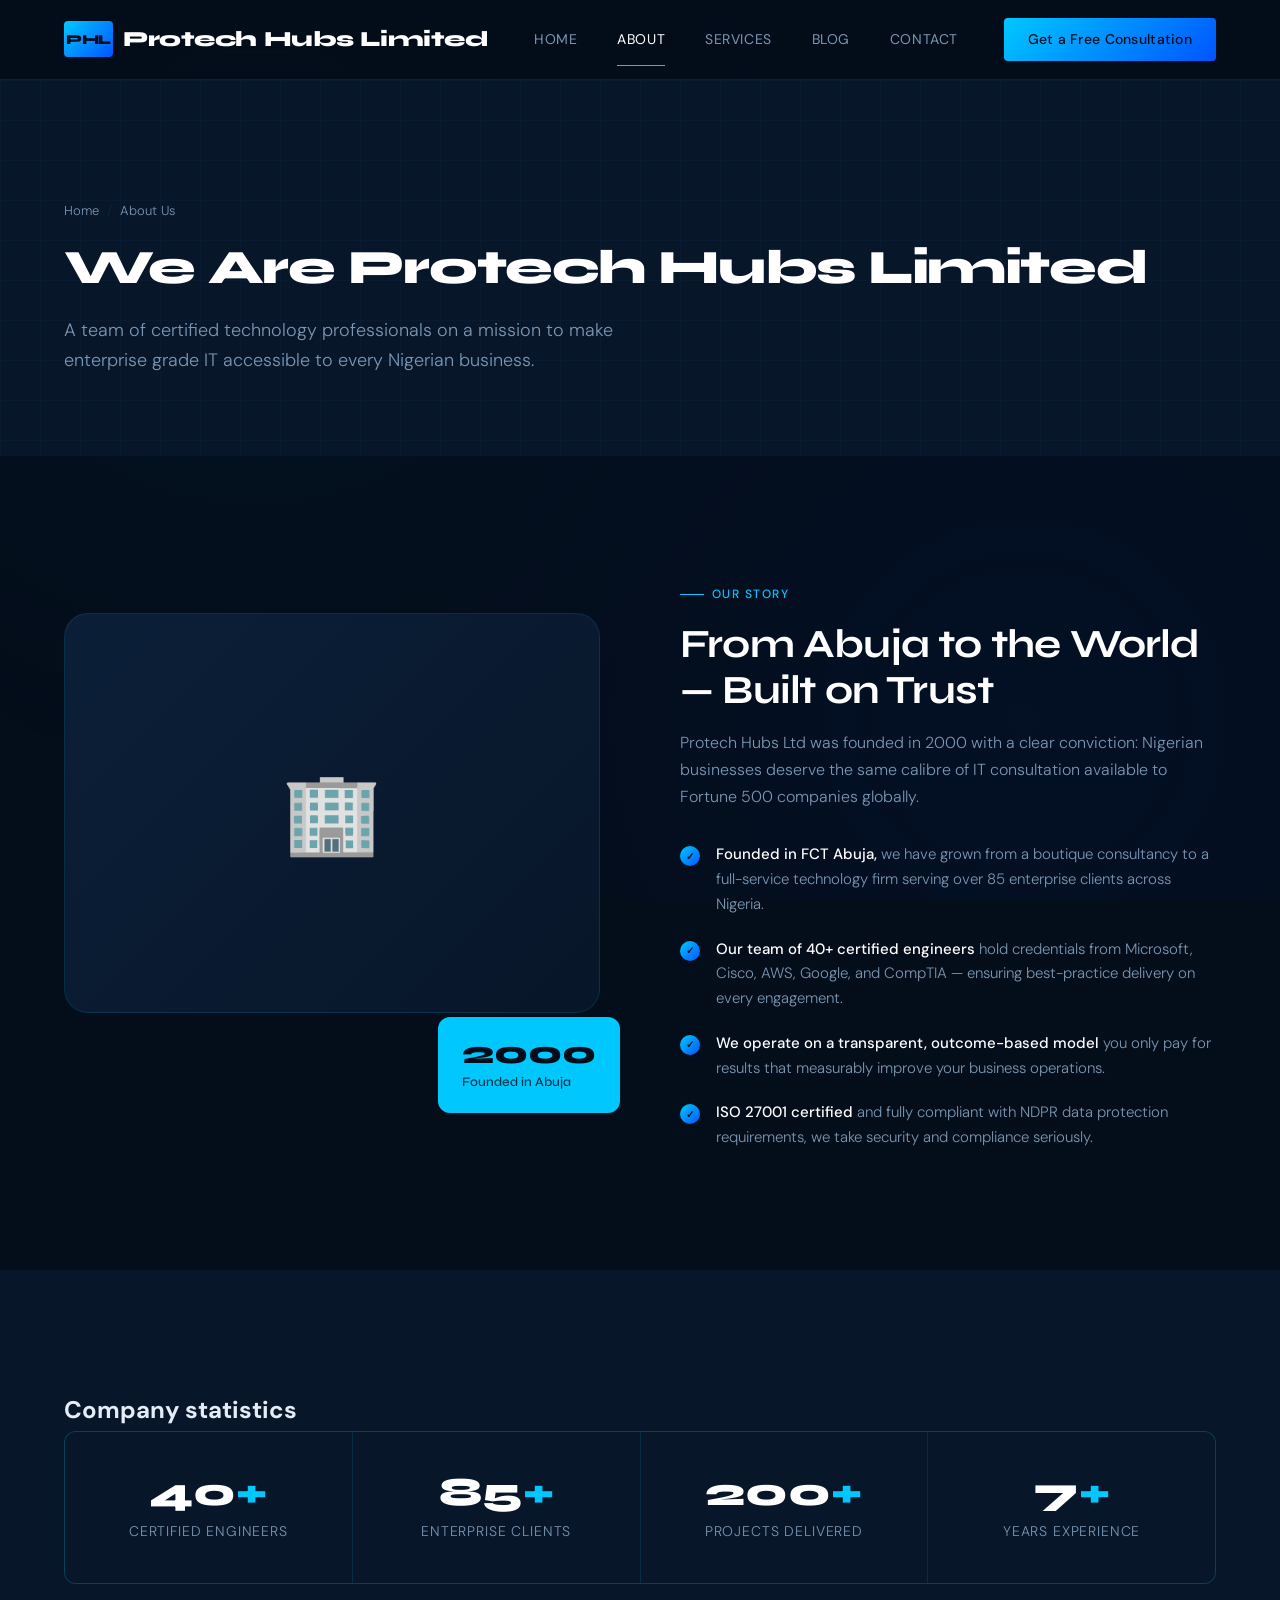
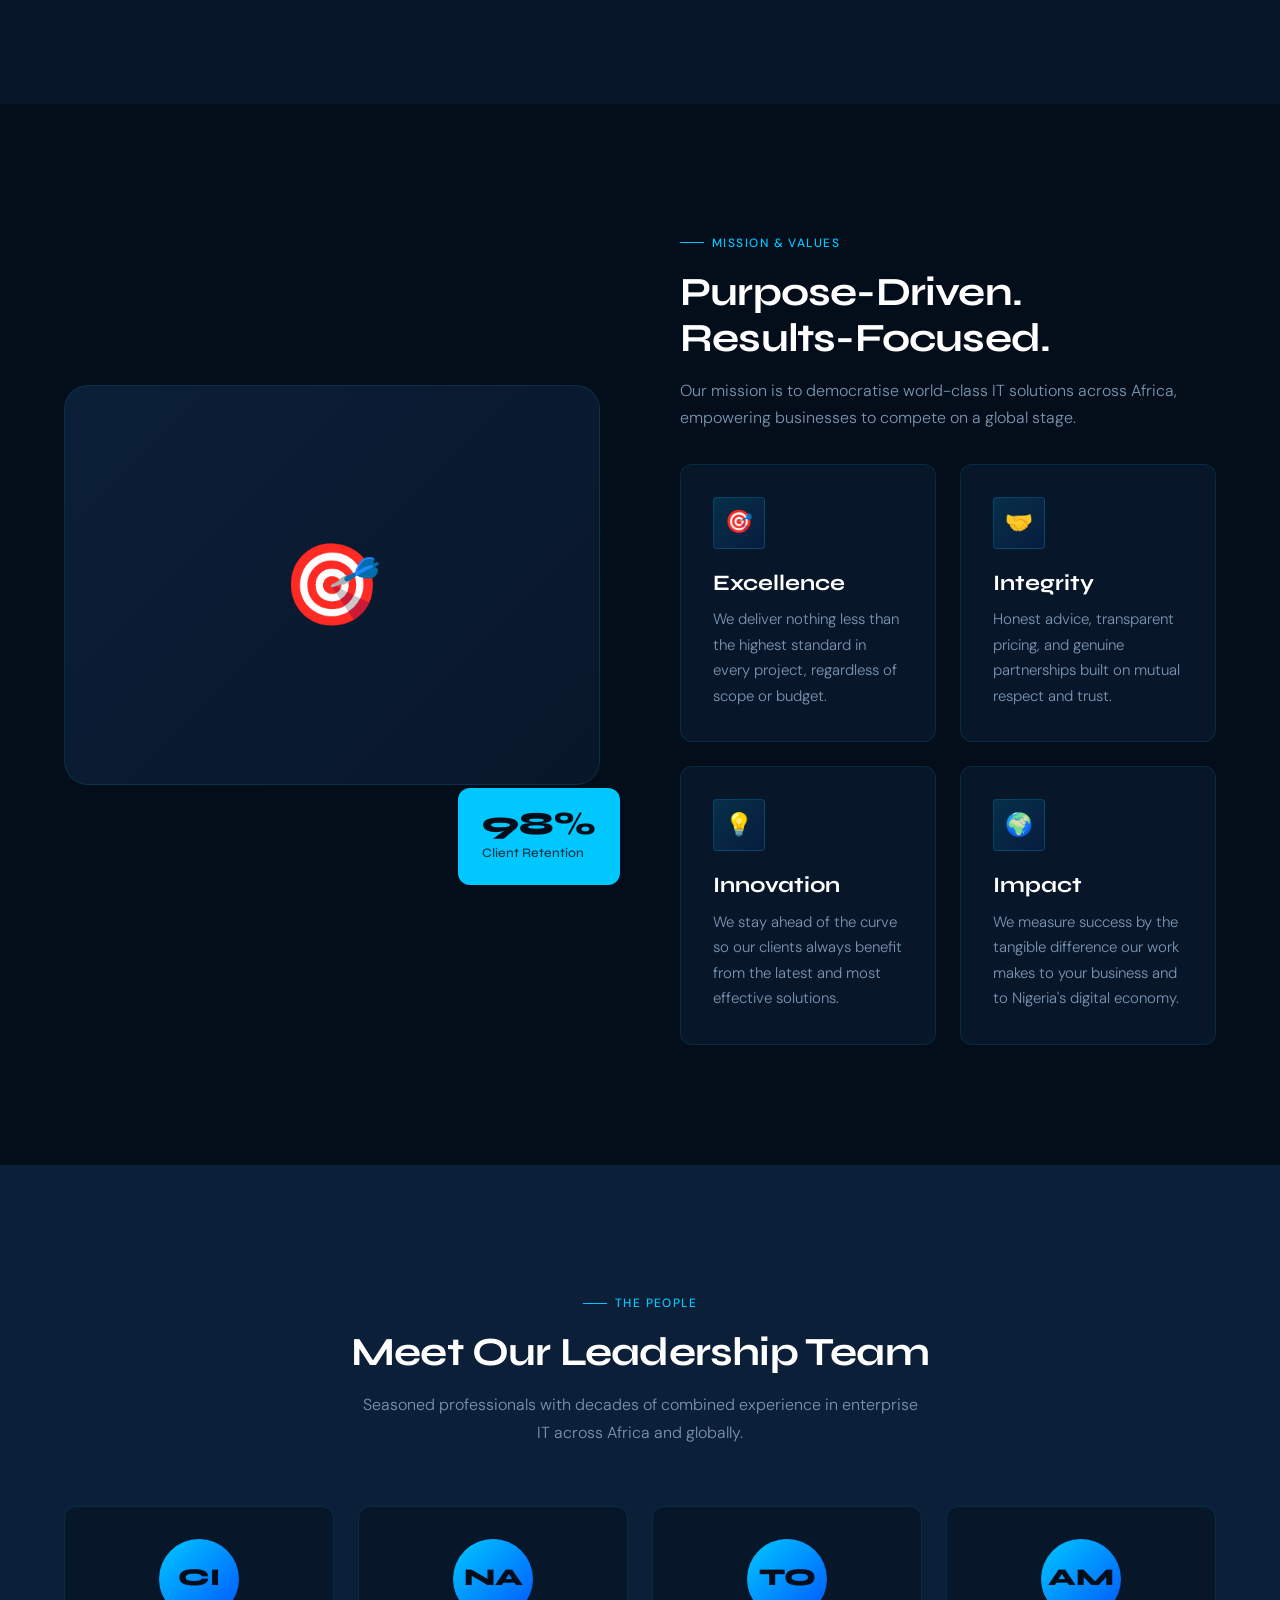
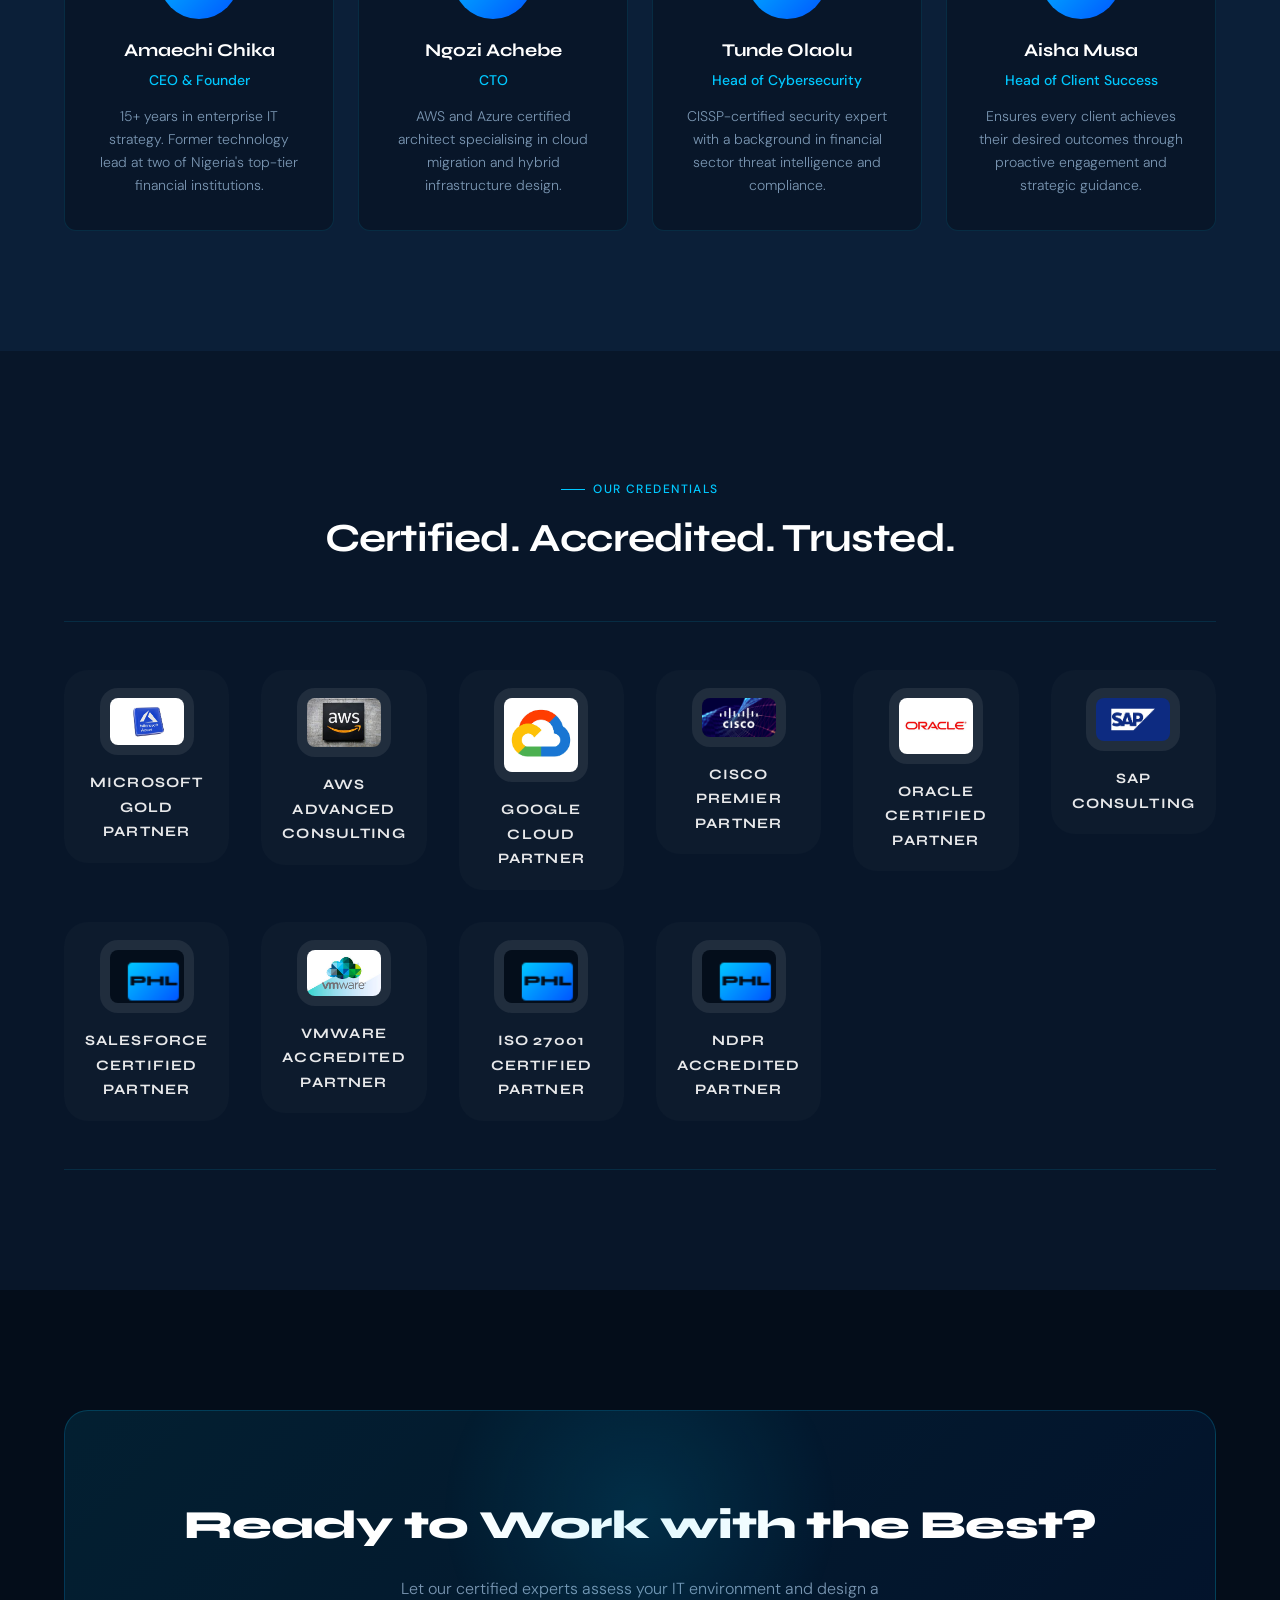
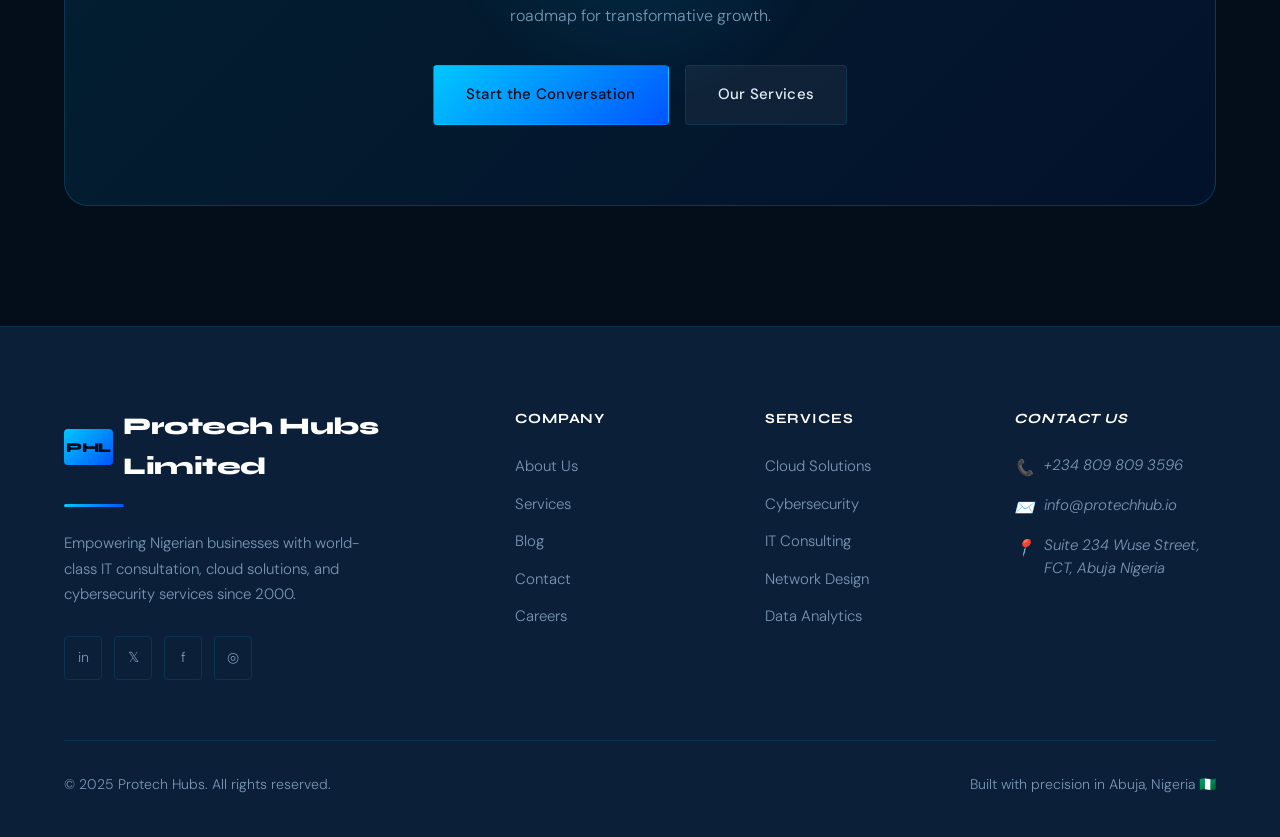
==== commit 8795a3a1: "Debugged the service page. removed Typo errors corrected Mispelt Class names and elements Added imag" ====
--- a/about.html
+++ b/about.html
@@ -4,7 +4,7 @@
     <meta charset="UTF-8" />
     <!-- PROJECT 2: viewport meta — required for responsive design -->
     <meta name="viewport" content="width=device-width, initial-scale=1" />
-    <title>About Us — Protech Hubs | IT Consultation Abuja</title>
+    <title>About Us — Protech Hubs Ltd | IT Consultation Abuja</title>
     <meta
       name="description"
       content="Learn about Protech Hubs — our story, mission, values, and the expert team driving digital transformation across Nigeria."
@@ -76,16 +76,16 @@
           </button>
         </div>
         <nav class="nav-drawer-links" aria-label="Mobile navigation links">
-          <a href="index.html" class="nav-drawer-link">🏠 Home</a>
+          <a href="index.html" class="nav-drawer-link">Home</a>
           <a
             href="about.html"
             class="nav-drawer-link nav-drawer-link--active"
             aria-current="page"
             >👥 About</a
           >
-          <a href="services.html" class="nav-drawer-link">⚙️ Services</a>
-          <a href="blog.html" class="nav-drawer-link">📝 Blog</a>
-          <a href="contact.html" class="nav-drawer-link">📞 Contact</a>
+          <a href="services.html" class="nav-drawer-link">Services</a>
+          <a href="blog.html" class="nav-drawer-link">Blog</a>
+          <a href="contact.html" class="nav-drawer-link">Contact</a>
         </nav>
         <div class="nav-drawer-footer">
           <a href="contact.html" class="nav-drawer-cta"
@@ -127,7 +127,7 @@
               <div class="about-visual" aria-hidden="true">
                 <div class="about-visual-main">🏢</div>
                 <div class="about-visual-badge">
-                  <div class="about-visual-badge-value">2018</div>
+                  <div class="about-visual-badge-value">2000</div>
                   <div class="about-visual-badge-label">Founded in Abuja</div>
                 </div>
               </div>
@@ -479,7 +479,7 @@
               <div class="footer-accent-bar" aria-hidden="true"></div>
               <p class="footer-brand-tagline">
                 Empowering Nigerian businesses with world-class IT consultation,
-                cloud solutions, and cybersecurity services since 2018.
+                cloud solutions, and cybersecurity services since 2000.
               </p>
               <div class="footer-socials" aria-label="Social media">
                 <a href="#" class="footer-social-link" aria-label="LinkedIn"
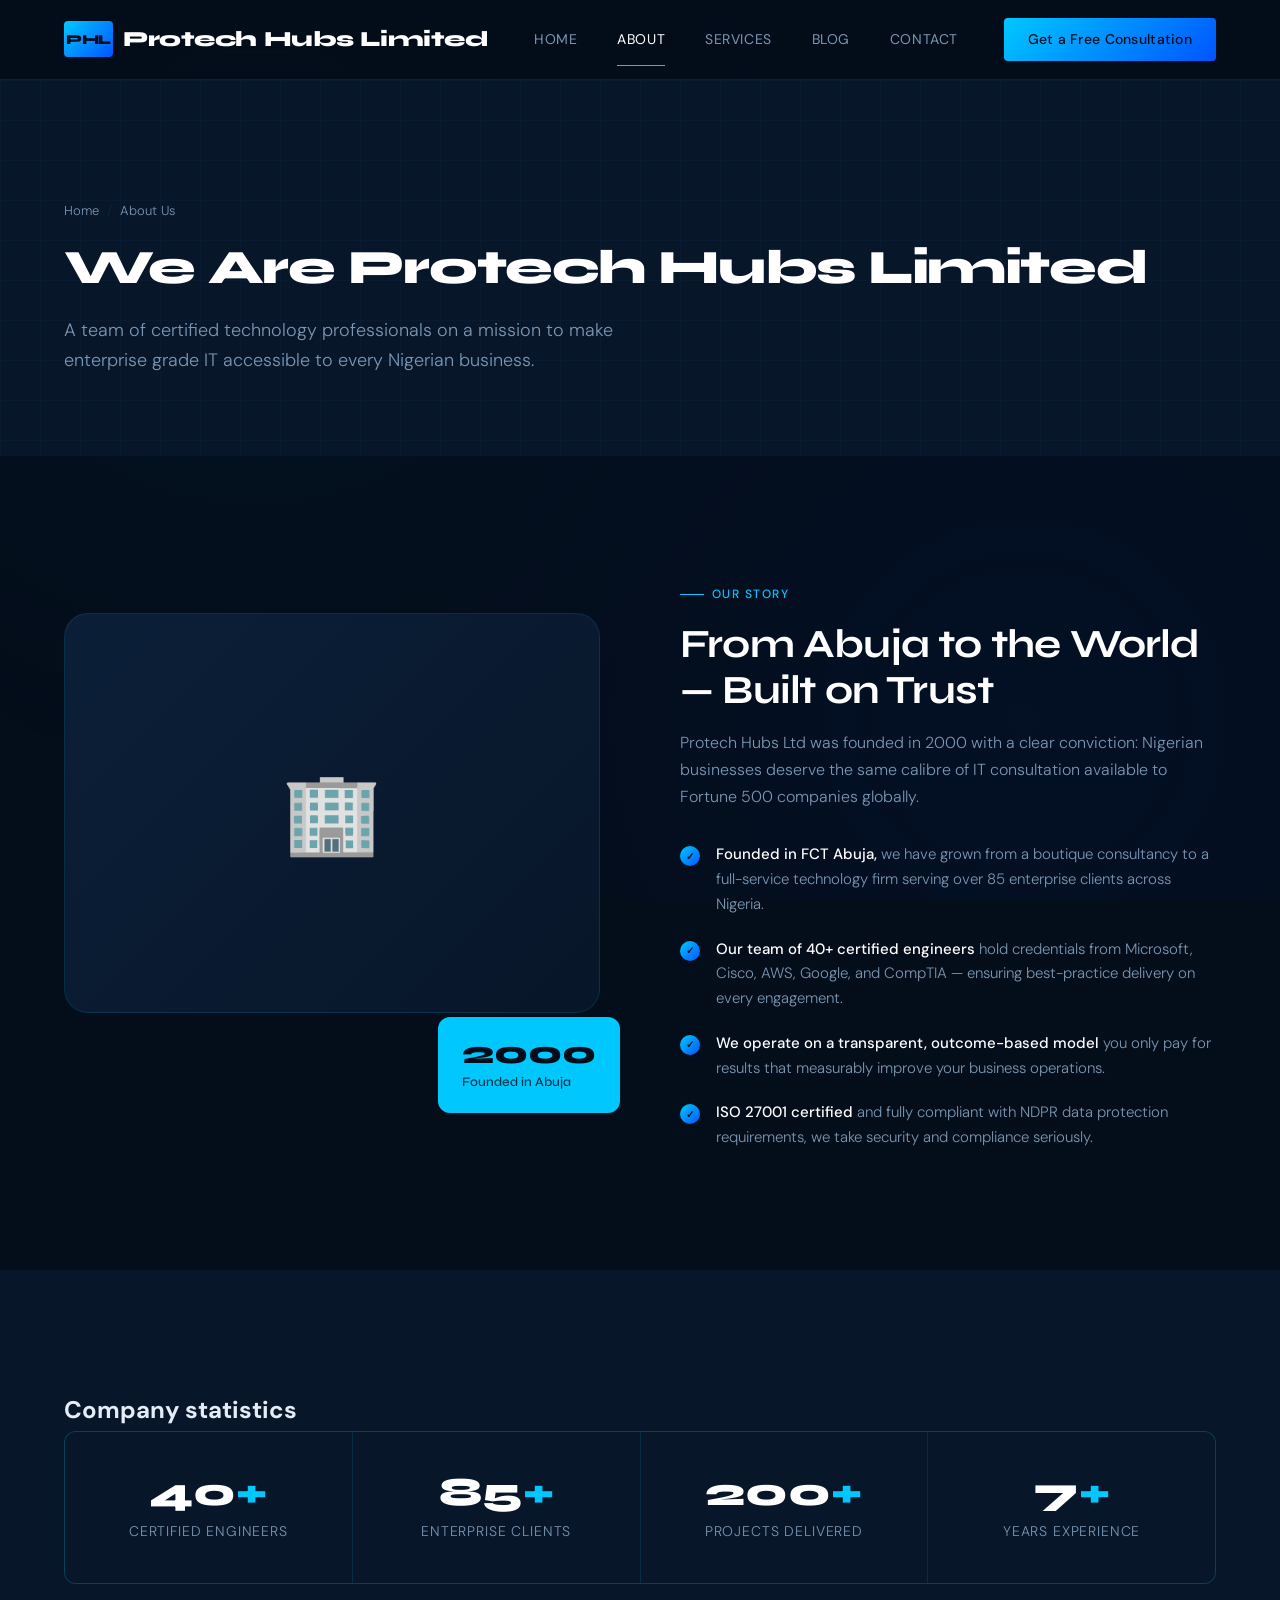
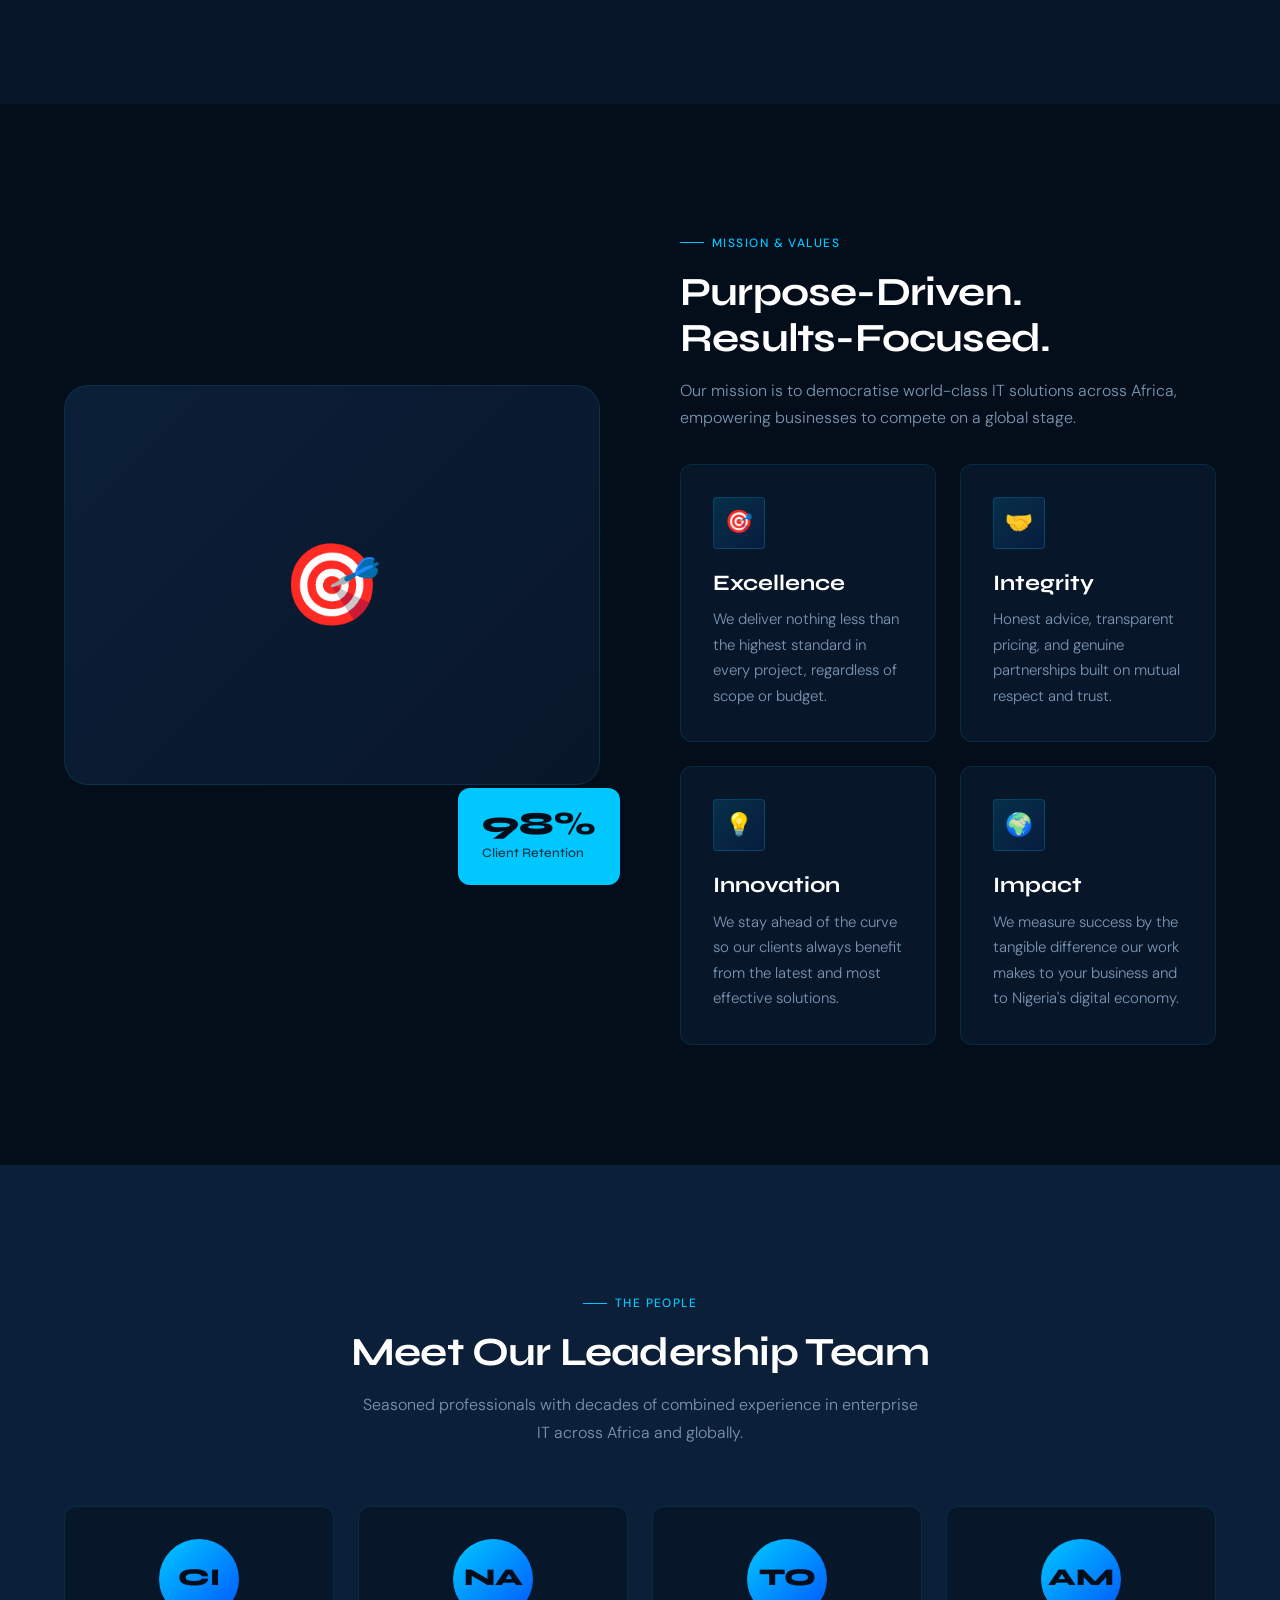
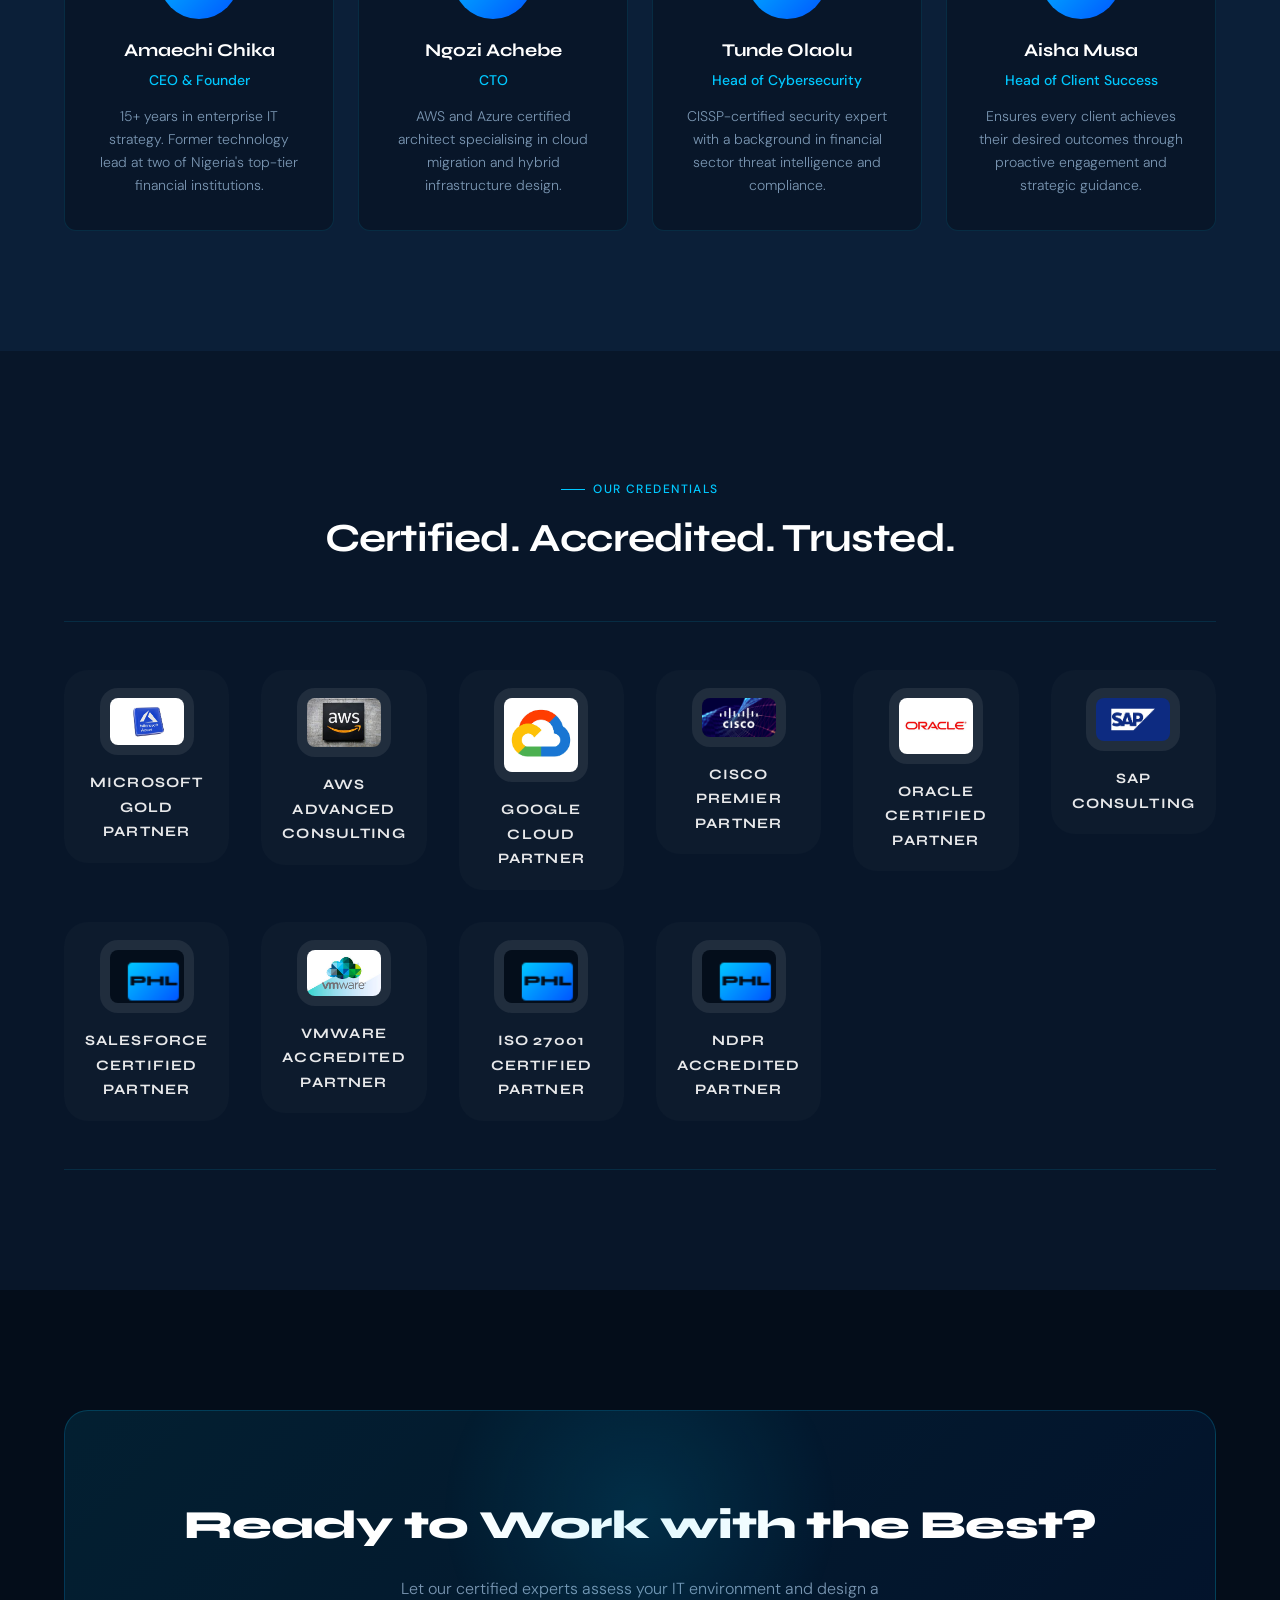
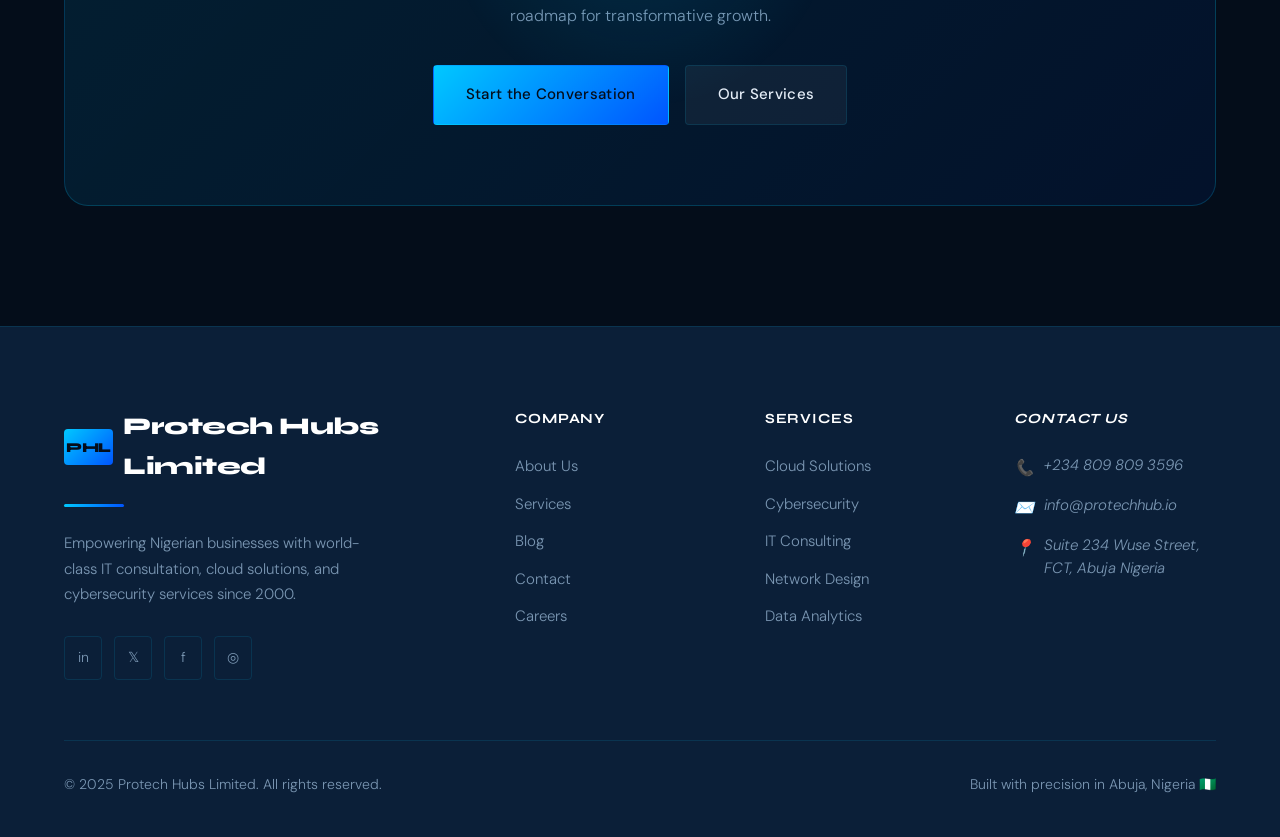
==== commit 67a1d93b: "Debugged code for possible errors and corrected bugs found." ====
--- a/about.html
+++ b/about.html
@@ -7,7 +7,7 @@
     <title>About Us — Protech Hubs Ltd | IT Consultation Abuja</title>
     <meta
       name="description"
-      content="Learn about Protech Hubs — our story, mission, values, and the expert team driving digital transformation across Nigeria."
+      content="Learn about Protech Hubs Limited — our story, mission, values, and the expert team driving digital transformation across Nigeria."
     />
     <link rel="stylesheet" href="./asset/css/style.css" />
   </head>
@@ -18,7 +18,11 @@
     <!-- NAVIGATION -->
     <nav class="nav" aria-label="Main navigation">
       <div class="nav-inner">
-        <a href="index.html" class="nav-logo" aria-label="Protech Hubs home">
+        <a
+          href="index.html"
+          class="nav-logo"
+          aria-label="Protech Hubs Limited home"
+        >
           <span class="nav-logo-mark" aria-hidden="true">PHL</span>
           Protech Hubs Limited
         </a>
@@ -547,7 +551,7 @@
             </address>
           </div>
           <div class="footer-bottom">
-            <span>© 2025 Protech Hubs. All rights reserved.</span>
+            <span>© 2025 Protech Hubs Limited. All rights reserved.</span>
             <span>Built with precision in Abuja, Nigeria 🇳🇬</span>
           </div>
         </div>
